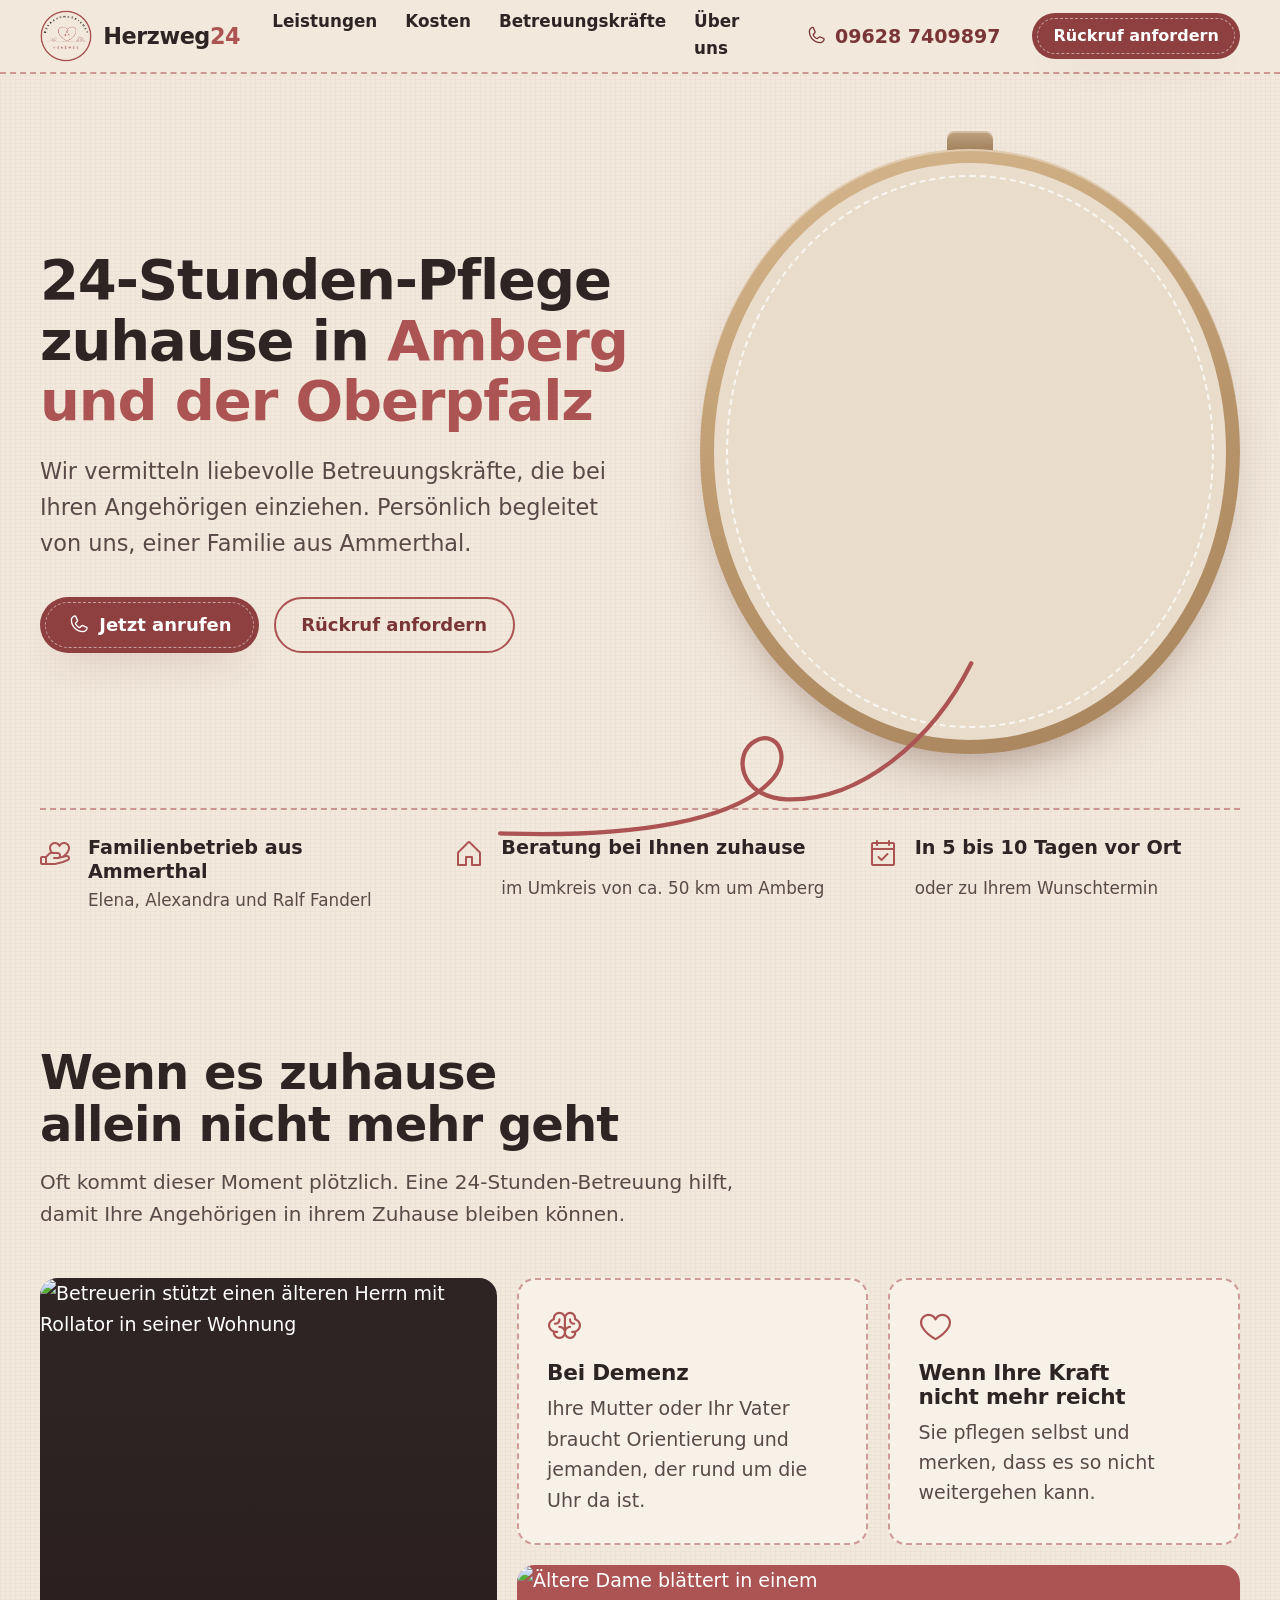
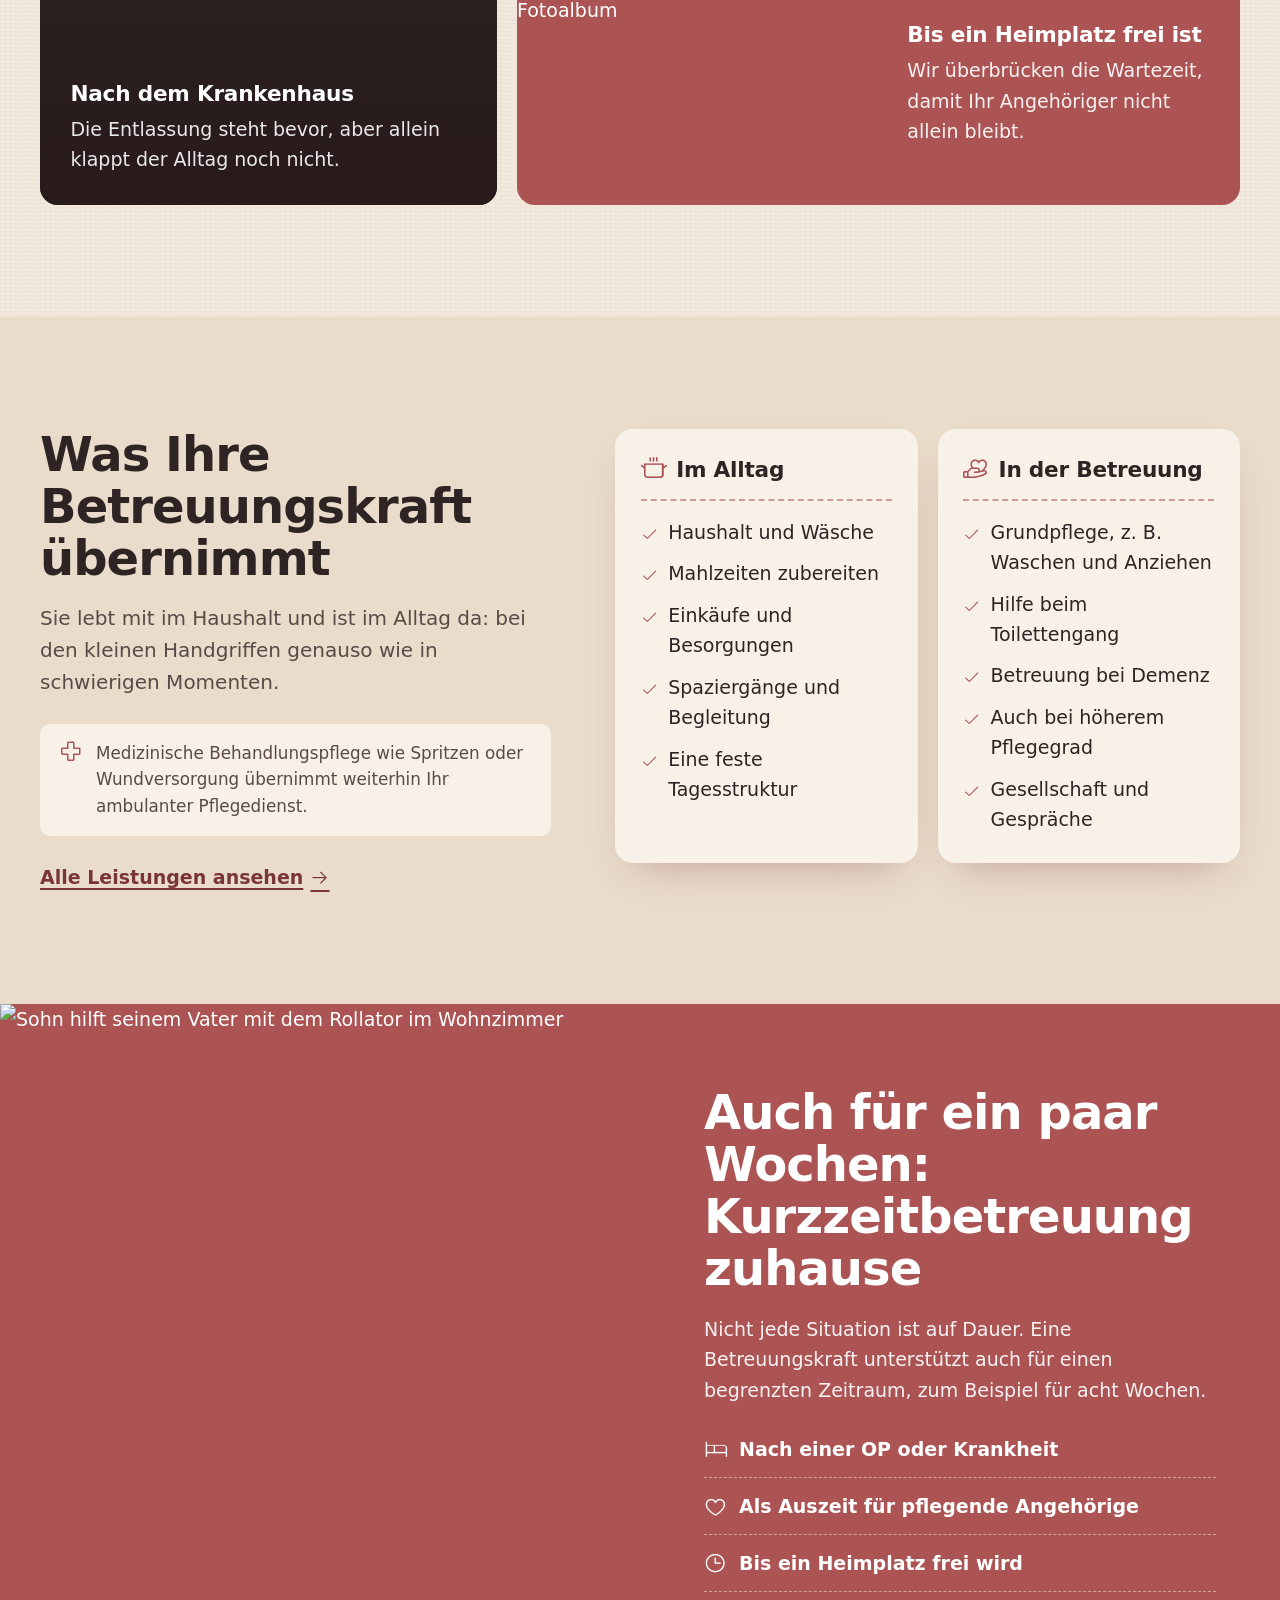
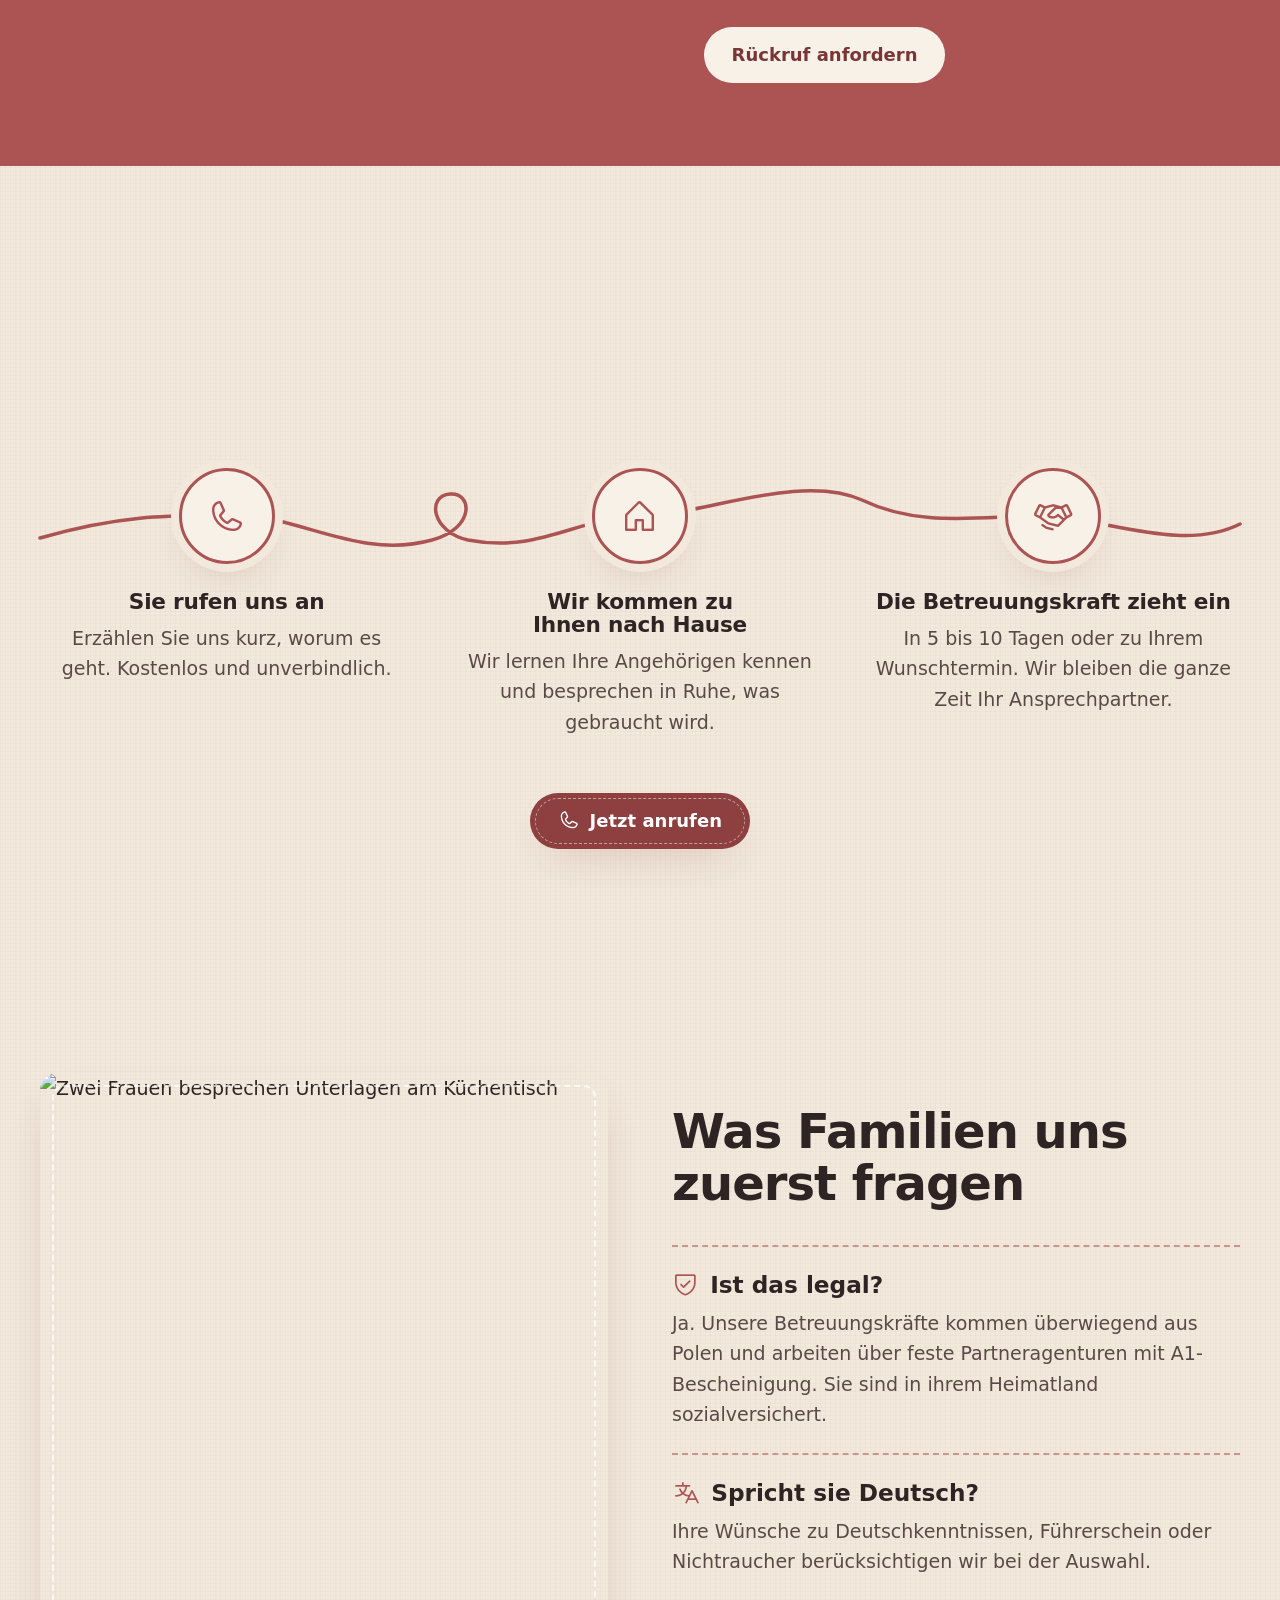
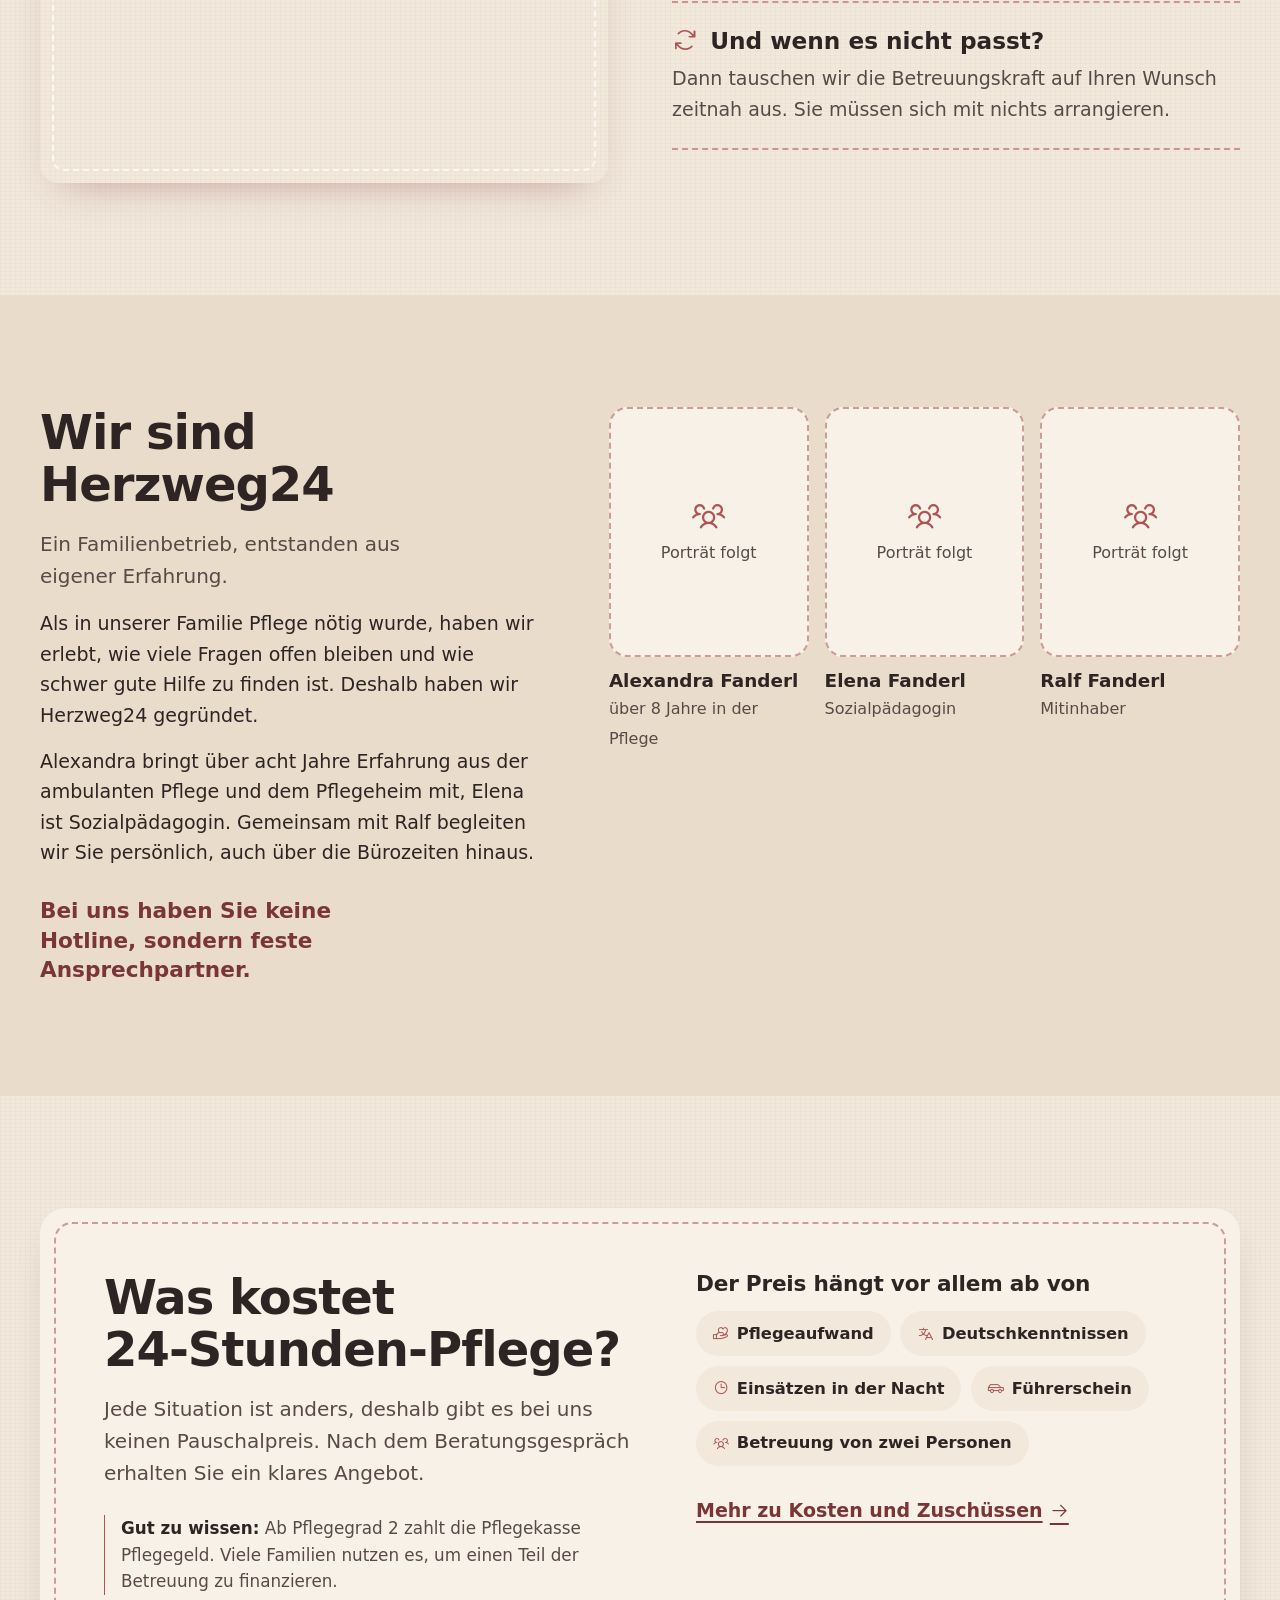
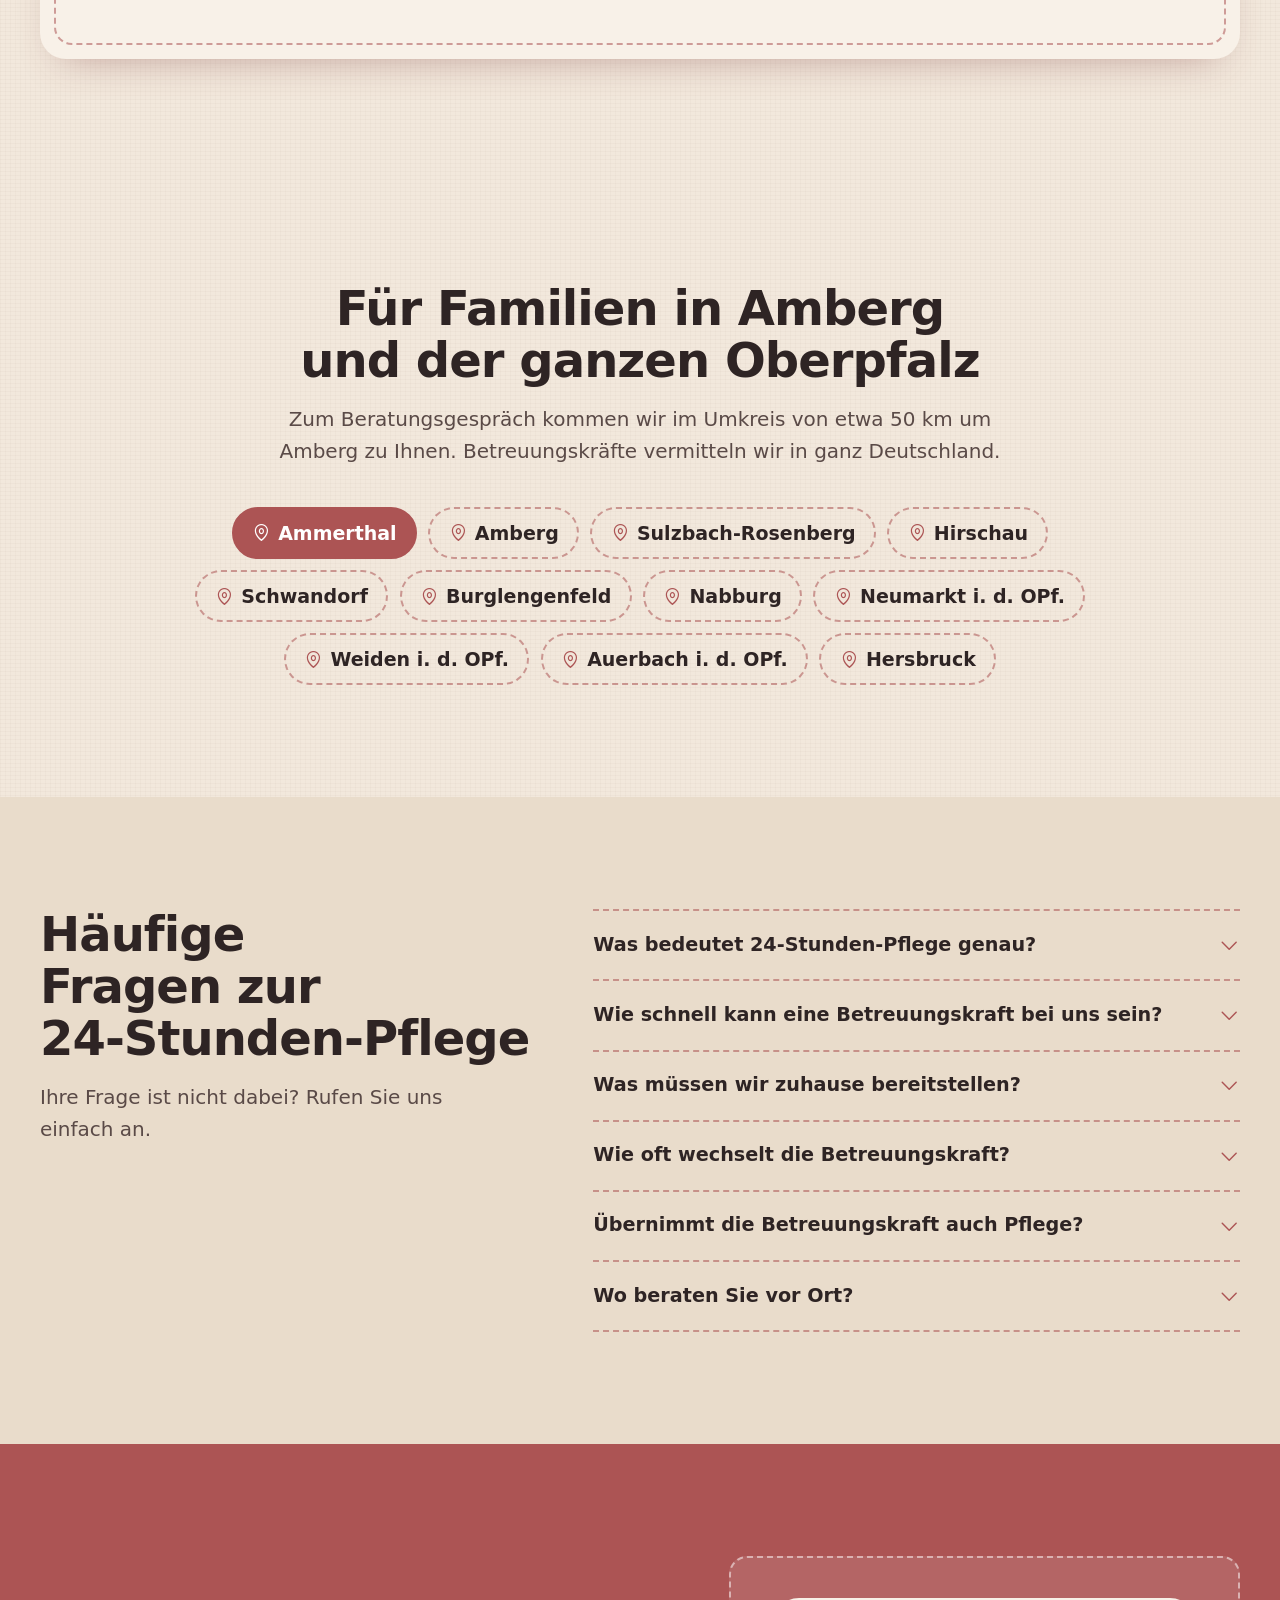
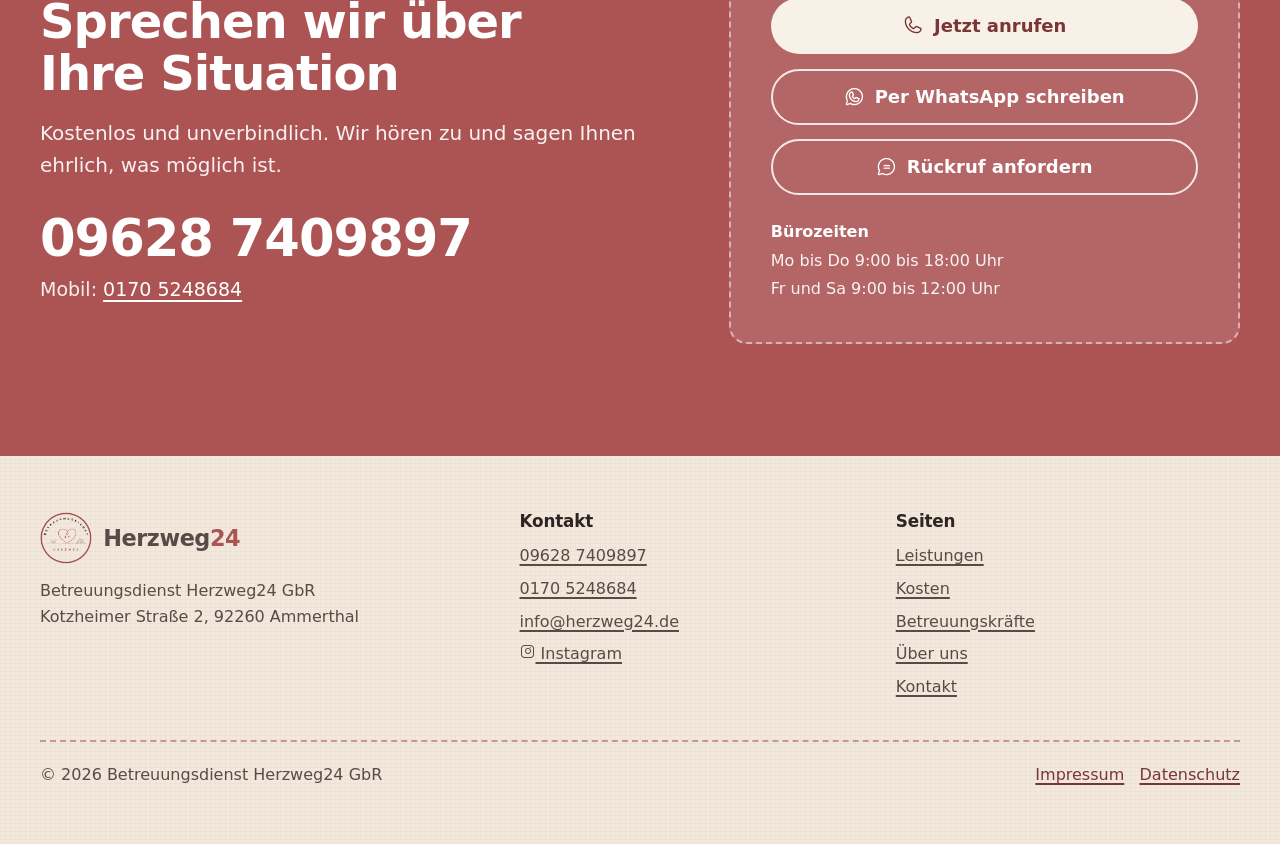
==== index.html @ 2f5ca5cc "Prototyp Startseite: Der rote Faden Startseite mit Hero, Situationen, Leistungen, Kurzzeitbetreuung," ====
<!doctype html>
<html lang="de">
<head>
  <meta charset="utf-8">
  <meta name="viewport" content="width=device-width, initial-scale=1">
  <title>24 Stunden Pflege Amberg &amp; Oberpfalz | Herzweg24</title>
  <meta name="description" content="Liebevolle 24-Stunden-Betreuung für Ihre Angehörigen in den eigenen vier Wänden. Persönliche Beratung vor Ort im Raum Amberg. Jetzt kostenlos anfragen.">
  <meta name="theme-color" content="#f2e8dc">
  <link rel="icon" href="assets/img/logo-herzweg24.png">
  <link rel="preload" href="assets/fonts/bricolage-grotesque-latin-800-normal.woff2" as="font" type="font/woff2" crossorigin>
  <link rel="preload" href="assets/fonts/atkinson-hyperlegible-next-latin-400-normal.woff2" as="font" type="font/woff2" crossorigin>
  <link rel="stylesheet" href="assets/icons/icons.css">
  <link rel="stylesheet" href="assets/css/style.css">
  <meta property="og:title" content="24-Stunden-Pflege zuhause in Amberg und der Oberpfalz | Herzweg24">
  <meta property="og:description" content="Familienbetrieb aus Ammerthal. Persönliche Beratung bei Ihnen zuhause, Betreuungskraft in 5 bis 10 Tagen.">
  <meta property="og:locale" content="de_DE">
  <script>document.documentElement.classList.add('js')</script>
  <script type="application/ld+json">
  {
    "@context": "https://schema.org",
    "@type": "LocalBusiness",
    "name": "Betreuungsdienst Herzweg24",
    "description": "Vermittlung von 24-Stunden-Betreuungskräften im Raum Amberg und Oberpfalz",
    "url": "https://www.herzweg24.de/",
    "telephone": "+49 9628 7409897",
    "email": "info@herzweg24.de",
    "address": { "@type": "PostalAddress", "streetAddress": "Kotzheimer Straße 2", "postalCode": "92260", "addressLocality": "Ammerthal", "addressRegion": "Bayern", "addressCountry": "DE" },
    "areaServed": ["Amberg", "Amberg-Sulzbach", "Oberpfalz"],
    "openingHoursSpecification": [
      { "@type": "OpeningHoursSpecification", "dayOfWeek": ["Monday", "Tuesday", "Wednesday", "Thursday"], "opens": "09:00", "closes": "18:00" },
      { "@type": "OpeningHoursSpecification", "dayOfWeek": ["Friday", "Saturday"], "opens": "09:00", "closes": "12:00" }
    ]
  }
  </script>
</head>
<body>

<a class="sr-only" href="#inhalt">Zum Inhalt springen</a>

<header class="site-header" id="top">
  <div class="wrap header-inner">
    <a class="brand" href="#top" aria-label="Herzweg24 Startseite">
      <img src="assets/img/logo-herzweg24.png" alt="" width="52" height="52">
      <span>Herzweg<b>24</b></span>
    </a>
    <nav class="main-nav" aria-label="Hauptnavigation">
      <a href="#leistungen">Leistungen</a>
      <a href="#kosten">Kosten</a>
      <a href="#betreuungskraefte">Betreuungskräfte</a>
      <a href="#ueber-uns">Über uns</a>
    </nav>
    <a class="header-phone" href="tel:+4996287409897" data-conversion="anruf"><i class="ph ph-phone" aria-hidden="true"></i>09628 7409897</a>
    <a class="btn btn-primary header-cta" href="https://forms.cloud.microsoft/Pages/ResponsePage.aspx?id=EPrh1cgauUe2HvMaPHXPu1EsKyl7h5tHnTXdQtuc9rlUN0JQUEFRRExWUlhVMlFURk5WVlhBMkpTNy4u" target="_blank" rel="noopener" data-conversion="formular">Rückruf anfordern</a>
    <button class="menu-toggle" type="button" aria-expanded="false" aria-controls="nav" aria-label="Menü öffnen"><i class="ph ph-list" aria-hidden="true"></i></button>
  </div>
</header>

<main id="inhalt">

  <!-- Hero -->
  <section class="hero">
    <div class="wrap hero-grid">
      <div class="hero-copy">
        <h1>24-Stunden-Pflege zuhause in <span class="accent">Amberg und der Oberpfalz</span></h1>
        <p class="hero-sub">Wir vermitteln liebevolle Betreuungskräfte, die bei Ihren Angehörigen einziehen. Persönlich begleitet von uns, einer Familie aus Ammerthal.</p>
        <div class="hero-actions">
          <a class="btn btn-primary" href="tel:+4996287409897" data-conversion="anruf"><i class="ph ph-phone" aria-hidden="true"></i>Jetzt anrufen</a>
          <a class="btn btn-ghost" href="https://forms.cloud.microsoft/Pages/ResponsePage.aspx?id=EPrh1cgauUe2HvMaPHXPu1EsKyl7h5tHnTXdQtuc9rlUN0JQUEFRRExWUlhVMlFURk5WVlhBMkpTNy4u" target="_blank" rel="noopener" data-conversion="formular">Rückruf anfordern</a>
        </div>
      </div>
      <div class="hoop">
        <span class="hoop-screw" aria-hidden="true"></span>
        <div class="hoop-frame">
          <!-- Platzhalter: wird durch das Teamfoto ersetzt -->
          <img src="https://img.magnific.com/premium-photo/senior-woman-caregiver-drinking-coffee-kitchen-with-talking-bonding-healthcare-support-assisted-living-home-old-person-with-beverage-wellness-retirement-assistance-service_590464-648895.jpg?w=1100" width="1100" height="734" alt="Betreuungskraft und ältere Dame beim Kaffee in der Küche" fetchpriority="high">
        </div>
        <svg class="hoop-thread draw" viewBox="0 0 400 160" aria-hidden="true">
          <path class="thread-path" pathLength="1" d="M392 6 C 360 70, 300 120, 240 118 C 200 116, 196 80, 214 70 C 232 60, 246 84, 226 104 C 196 134, 120 150, 4 146"/>
        </svg>
      </div>
    </div>
  </section>

  <section class="facts" aria-label="Das Wichtigste auf einen Blick">
    <div class="wrap">
      <ul class="facts-list">
        <li><i class="ph ph-hand-heart" aria-hidden="true"></i><strong>Familienbetrieb aus Ammerthal</strong><span>Elena, Alexandra und Ralf Fanderl</span></li>
        <li><i class="ph ph-house" aria-hidden="true"></i><strong>Beratung bei Ihnen zuhause</strong><span>im Umkreis von ca. 50 km um Amberg</span></li>
        <li><i class="ph ph-calendar-check" aria-hidden="true"></i><strong>In 5 bis 10 Tagen vor Ort</strong><span>oder zu Ihrem Wunschtermin</span></li>
      </ul>
    </div>
  </section>

  <!-- Situationen -->
  <section class="section situations">
    <div class="wrap">
      <div class="situations-head reveal">
        <h2>Wenn es zuhause allein nicht mehr geht</h2>
        <p class="lead">Oft kommt dieser Moment plötzlich. Eine 24-Stunden-Betreuung hilft, damit Ihre Angehörigen in ihrem Zuhause bleiben können.</p>
      </div>
      <div class="situations-grid">
        <article class="sit sit-photo reveal">
          <img src="https://img.magnific.com/premium-photo/old-man-caregiver-help-with-walker-home-mobility-support-assistance-rehabilitation-health-worker-senior-person-walking-guide-assisted-living-facility-balance-recovery_590464-535054.jpg?w=1000" width="1000" height="527" alt="Betreuerin stützt einen älteren Herrn mit Rollator in seiner Wohnung" loading="lazy">
          <div class="sit-body">
            <h3>Nach dem Krankenhaus</h3>
            <p>Die Entlassung steht bevor, aber allein klappt der Alltag noch nicht.</p>
          </div>
        </article>
        <article class="sit sit-plain sit-b reveal">
          <i class="ph ph-brain" aria-hidden="true"></i>
          <h3>Bei Demenz</h3>
          <p>Ihre Mutter oder Ihr Vater braucht Orientierung und jemanden, der rund um die Uhr da ist.</p>
        </article>
        <article class="sit sit-plain sit-c reveal">
          <i class="ph ph-heart" aria-hidden="true"></i>
          <h3>Wenn Ihre Kraft nicht mehr reicht</h3>
          <p>Sie pflegen selbst und merken, dass es so nicht weitergehen kann.</p>
        </article>
        <article class="sit sit-wide reveal">
          <img src="https://img.magnific.com/free-photo/senior-woman-looking-into-photo-album_23-2148388908.jpg?w=900" width="900" height="600" alt="Ältere Dame blättert in einem Fotoalbum" loading="lazy">
          <div class="sit-body">
            <h3>Bis ein Heimplatz frei ist</h3>
            <p>Wir überbrücken die Wartezeit, damit Ihr Angehöriger nicht allein bleibt.</p>
          </div>
        </article>
      </div>
    </div>
  </section>

  <!-- Leistungen -->
  <section class="section services" id="leistungen">
    <div class="wrap services-grid">
      <div class="services-intro reveal">
        <h2>Was Ihre Betreuungskraft übernimmt</h2>
        <p class="lead">Sie lebt mit im Haushalt und ist im Alltag da: bei den kleinen Handgriffen genauso wie in schwierigen Momenten.</p>
        <p class="note"><i class="ph ph-first-aid" aria-hidden="true"></i><span>Medizinische Behandlungspflege wie Spritzen oder Wundversorgung übernimmt weiterhin Ihr ambulanter Pflegedienst.</span></p>
        <a class="text-link" href="#leistungen">Alle Leistungen ansehen <i class="ph ph-arrow-right" aria-hidden="true"></i></a>
      </div>
      <div class="service-groups">
        <div class="service-group reveal">
          <h3><i class="ph ph-cooking-pot" aria-hidden="true"></i>Im Alltag</h3>
          <ul>
            <li><i class="ph ph-check" aria-hidden="true"></i>Haushalt und Wäsche</li>
            <li><i class="ph ph-check" aria-hidden="true"></i>Mahlzeiten zubereiten</li>
            <li><i class="ph ph-check" aria-hidden="true"></i>Einkäufe und Besorgungen</li>
            <li><i class="ph ph-check" aria-hidden="true"></i>Spaziergänge und Begleitung</li>
            <li><i class="ph ph-check" aria-hidden="true"></i>Eine feste Tagesstruktur</li>
          </ul>
        </div>
        <div class="service-group reveal">
          <h3><i class="ph ph-hand-heart" aria-hidden="true"></i>In der Betreuung</h3>
          <ul>
            <li><i class="ph ph-check" aria-hidden="true"></i>Grundpflege, z. B. Waschen und Anziehen</li>
            <li><i class="ph ph-check" aria-hidden="true"></i>Hilfe beim Toilettengang</li>
            <li><i class="ph ph-check" aria-hidden="true"></i>Betreuung bei Demenz</li>
            <li><i class="ph ph-check" aria-hidden="true"></i>Auch bei höherem Pflegegrad</li>
            <li><i class="ph ph-check" aria-hidden="true"></i>Gesellschaft und Gespräche</li>
          </ul>
        </div>
      </div>
    </div>
  </section>

  <!-- Kurzzeitbetreuung -->
  <section class="shortterm" id="kurzzeitbetreuung">
    <div class="shortterm-grid">
      <div class="shortterm-media">
        <img src="https://img.magnific.com/premium-photo/adult-son-carefully-assisting-his-senior-father-using-walker-living-room-father-day-concept_35674-33184.jpg?w=1200" width="1200" height="800" alt="Sohn hilft seinem Vater mit dem Rollator im Wohnzimmer" loading="lazy">
      </div>
      <div class="shortterm-body reveal">
        <h2>Auch für ein paar Wochen: Kurzzeitbetreuung zuhause</h2>
        <p>Nicht jede Situation ist auf Dauer. Eine Betreuungskraft unterstützt auch für einen begrenzten Zeitraum, zum Beispiel für acht Wochen.</p>
        <ul>
          <li><i class="ph ph-bed" aria-hidden="true"></i>Nach einer OP oder Krankheit</li>
          <li><i class="ph ph-heart" aria-hidden="true"></i>Als Auszeit für pflegende Angehörige</li>
          <li><i class="ph ph-clock" aria-hidden="true"></i>Bis ein Heimplatz frei wird</li>
        </ul>
        <a class="btn btn-light" href="https://forms.cloud.microsoft/Pages/ResponsePage.aspx?id=EPrh1cgauUe2HvMaPHXPu1EsKyl7h5tHnTXdQtuc9rlUN0JQUEFRRExWUlhVMlFURk5WVlhBMkpTNy4u" target="_blank" rel="noopener" data-conversion="formular">Rückruf anfordern</a>
      </div>
    </div>
  </section>

  <!-- Ablauf -->
  <section class="section">
    <div class="wrap">
      <div class="steps-head reveal">
        <h2>So einfach geht es los</h2>
        <p class="lead">Vom ersten Anruf bis zur Anreise begleiten wir Sie persönlich.</p>
      </div>
      <div class="steps">
        <svg class="steps-thread draw" viewBox="0 0 1200 150" preserveAspectRatio="none" aria-hidden="true">
          <path class="thread-path" pathLength="1" vector-effect="non-scaling-stroke" d="M0 96 C 90 70, 140 74, 200 74 S 320 118, 392 98 C 436 86, 432 50, 410 52 C 386 54, 392 90, 428 98 C 500 112, 540 74, 600 74 S 760 30, 822 58 C 880 86, 940 74, 1000 74 S 1140 112, 1200 82"/>
        </svg>
        <svg class="steps-thread-v draw" viewBox="0 0 40 1000" preserveAspectRatio="none" aria-hidden="true">
          <path class="thread-path" pathLength="1" vector-effect="non-scaling-stroke" d="M20 0 C 2 180, 38 320, 20 500 S 2 820, 20 1000"/>
        </svg>
        <ol>
          <li class="step reveal">
            <div class="step-knot"><i class="ph ph-phone" aria-hidden="true"></i></div>
            <h3>Sie rufen uns an</h3>
            <p>Erzählen Sie uns kurz, worum es geht. Kostenlos und unverbindlich.</p>
          </li>
          <li class="step reveal">
            <div class="step-knot"><i class="ph ph-house" aria-hidden="true"></i></div>
            <h3>Wir kommen zu Ihnen nach Hause</h3>
            <p>Wir lernen Ihre Angehörigen kennen und besprechen in Ruhe, was gebraucht wird.</p>
          </li>
          <li class="step reveal">
            <div class="step-knot"><i class="ph ph-handshake" aria-hidden="true"></i></div>
            <h3>Die Betreuungskraft zieht ein</h3>
            <p>In 5 bis 10 Tagen oder zu Ihrem Wunschtermin. Wir bleiben die ganze Zeit Ihr Ansprechpartner.</p>
          </li>
        </ol>
      </div>
      <div class="steps-cta">
        <a class="btn btn-primary" href="tel:+4996287409897" data-conversion="anruf"><i class="ph ph-phone" aria-hidden="true"></i>Jetzt anrufen</a>
      </div>
    </div>
  </section>

  <!-- Sorgen -->
  <section class="section worries" id="betreuungskraefte">
    <div class="wrap worries-grid">
      <div class="worries-photo reveal">
        <img src="https://img.magnific.com/premium-photo/smiling-women-talking-papers-kitchen-table_53876-2152100019.jpg?w=1000" width="1000" height="667" alt="Zwei Frauen besprechen Unterlagen am Küchentisch" loading="lazy">
      </div>
      <div class="reveal">
        <h2>Was Familien uns zuerst fragen</h2>
        <dl>
          <div class="worry">
            <dt><i class="ph ph-shield-check" aria-hidden="true"></i>Ist das legal?</dt>
            <dd>Ja. Unsere Betreuungskräfte kommen überwiegend aus Polen und arbeiten über feste Partneragenturen mit A1-Bescheinigung. Sie sind in ihrem Heimatland sozialversichert.</dd>
          </div>
          <div class="worry">
            <dt><i class="ph ph-translate" aria-hidden="true"></i>Spricht sie Deutsch?</dt>
            <dd>Ihre Wünsche zu Deutschkenntnissen, Führerschein oder Nichtraucher berücksichtigen wir bei der Auswahl.</dd>
          </div>
          <div class="worry">
            <dt><i class="ph ph-arrows-clockwise" aria-hidden="true"></i>Und wenn es nicht passt?</dt>
            <dd>Dann tauschen wir die Betreuungskraft auf Ihren Wunsch zeitnah aus. Sie müssen sich mit nichts arrangieren.</dd>
          </div>
        </dl>
      </div>
    </div>
  </section>

  <!-- Über uns -->
  <section class="section team" id="ueber-uns">
    <div class="wrap team-grid">
      <div class="team-text reveal">
        <h2>Wir sind Herzweg24</h2>
        <p class="lead">Ein Familienbetrieb, entstanden aus eigener Erfahrung.</p>
        <p>Als in unserer Familie Pflege nötig wurde, haben wir erlebt, wie viele Fragen offen bleiben und wie schwer gute Hilfe zu finden ist. Deshalb haben wir Herzweg24 gegründet.</p>
        <p>Alexandra bringt über acht Jahre Erfahrung aus der ambulanten Pflege und dem Pflegeheim mit, Elena ist Sozialpädagogin. Gemeinsam mit Ralf begleiten wir Sie persönlich, auch über die Bürozeiten hinaus.</p>
        <p class="quote-line">Bei uns haben Sie keine Hotline, sondern feste Ansprechpartner.</p>
      </div>
      <div class="team-photos">
        <!-- Platzhalter: Fotos vom Fotografen folgen -->
        <figure class="person reveal">
          <div class="photo-slot"><span><i class="ph ph-users-three" aria-hidden="true"></i>Porträt folgt</span></div>
          <figcaption><strong>Alexandra Fanderl</strong><span>über 8 Jahre in der Pflege</span></figcaption>
        </figure>
        <figure class="person reveal">
          <div class="photo-slot"><span><i class="ph ph-users-three" aria-hidden="true"></i>Porträt folgt</span></div>
          <figcaption><strong>Elena Fanderl</strong><span>Sozialpädagogin</span></figcaption>
        </figure>
        <figure class="person reveal">
          <div class="photo-slot"><span><i class="ph ph-users-three" aria-hidden="true"></i>Porträt folgt</span></div>
          <figcaption><strong>Ralf Fanderl</strong><span>Mitinhaber</span></figcaption>
        </figure>
      </div>
    </div>
  </section>

  <!-- Kosten -->
  <section class="section" id="kosten">
    <div class="wrap">
      <div class="costs-card reveal">
        <div>
          <h2>Was kostet <span class="nowrap">24-Stunden-Pflege</span>?</h2>
          <p class="lead">Jede Situation ist anders, deshalb gibt es bei uns keinen Pauschalpreis. Nach dem Beratungsgespräch erhalten Sie ein klares Angebot.</p>
          <p class="tip"><strong>Gut zu wissen:</strong> Ab Pflegegrad 2 zahlt die Pflegekasse Pflegegeld. Viele Familien nutzen es, um einen Teil der Betreuung zu finanzieren.</p>
        </div>
        <div class="factors">
          <h3>Der Preis hängt vor allem ab von</h3>
          <ul>
            <li><i class="ph ph-hand-heart" aria-hidden="true"></i>Pflegeaufwand</li>
            <li><i class="ph ph-translate" aria-hidden="true"></i>Deutschkenntnissen</li>
            <li><i class="ph ph-clock" aria-hidden="true"></i>Einsätzen in der Nacht</li>
            <li><i class="ph ph-car-profile" aria-hidden="true"></i>Führerschein</li>
            <li><i class="ph ph-users-three" aria-hidden="true"></i>Betreuung von zwei Personen</li>
          </ul>
          <a class="text-link" href="#kosten">Mehr zu Kosten und Zuschüssen <i class="ph ph-arrow-right" aria-hidden="true"></i></a>
        </div>
      </div>
    </div>
  </section>

  <!-- Einzugsgebiet -->
  <section class="section area">
    <div class="wrap reveal">
      <h2>Für Familien in Amberg und der ganzen Oberpfalz</h2>
      <p class="lead">Zum Beratungsgespräch kommen wir im Umkreis von etwa 50 km um Amberg zu Ihnen. Betreuungskräfte vermitteln wir in ganz Deutschland.</p>
      <ul class="places">
        <li class="home"><i class="ph ph-map-pin" aria-hidden="true"></i>Ammerthal</li>
        <li><i class="ph ph-map-pin" aria-hidden="true"></i>Amberg</li>
        <li><i class="ph ph-map-pin" aria-hidden="true"></i>Sulzbach-Rosenberg</li>
        <li><i class="ph ph-map-pin" aria-hidden="true"></i>Hirschau</li>
        <li><i class="ph ph-map-pin" aria-hidden="true"></i>Schwandorf</li>
        <li><i class="ph ph-map-pin" aria-hidden="true"></i>Burglengenfeld</li>
        <li><i class="ph ph-map-pin" aria-hidden="true"></i>Nabburg</li>
        <li><i class="ph ph-map-pin" aria-hidden="true"></i>Neumarkt i. d. OPf.</li>
        <li><i class="ph ph-map-pin" aria-hidden="true"></i>Weiden i. d. OPf.</li>
        <li><i class="ph ph-map-pin" aria-hidden="true"></i>Auerbach i. d. OPf.</li>
        <li><i class="ph ph-map-pin" aria-hidden="true"></i>Hersbruck</li>
      </ul>
    </div>
  </section>

  <!-- FAQ -->
  <section class="section faq" id="faq">
    <div class="wrap faq-grid">
      <div class="reveal">
        <h2>Häufige Fragen zur <span class="nowrap">24-Stunden-Pflege</span></h2>
        <p class="lead" style="margin-top:1rem">Ihre Frage ist nicht dabei? Rufen Sie uns einfach an.</p>
      </div>
      <div class="faq-list reveal">
        <details>
          <summary>Was bedeutet 24-Stunden-Pflege genau?<i class="ph ph-caret-down" aria-hidden="true"></i></summary>
          <p class="answer">Eine Betreuungskraft wohnt mit im Haushalt Ihres Angehörigen und unterstützt im Alltag und bei der Grundpflege. Sie hat geregelte Pausen und Freizeit, ist aber im Haus und damit da, wenn sie gebraucht wird.</p>
        </details>
        <details>
          <summary>Wie schnell kann eine Betreuungskraft bei uns sein?<i class="ph ph-caret-down" aria-hidden="true"></i></summary>
          <p class="answer">In der Regel innerhalb von 5 bis 10 Tagen nach dem Beratungsgespräch. Wenn Sie einen bestimmten Starttermin brauchen, zum Beispiel die Entlassung aus dem Krankenhaus, planen wir darauf hin.</p>
        </details>
        <details>
          <summary>Was müssen wir zuhause bereitstellen?<i class="ph ph-caret-down" aria-hidden="true"></i></summary>
          <p class="answer">Ein eigenes Zimmer für die Betreuungskraft, einen Internetzugang sowie die Mitbenutzung von Bad und Küche.</p>
        </details>
        <details>
          <summary>Wie oft wechselt die Betreuungskraft?<i class="ph ph-caret-down" aria-hidden="true"></i></summary>
          <p class="answer">Üblich ist ein Wechsel alle 2 bis 3 Monate. Wir begleiten jeden Wechsel persönlich, damit die Übergabe gut gelingt.</p>
        </details>
        <details>
          <summary>Übernimmt die Betreuungskraft auch Pflege?<i class="ph ph-caret-down" aria-hidden="true"></i></summary>
          <p class="answer">Ja, die Grundpflege wie Waschen, Anziehen und Hilfe beim Toilettengang. Medizinische Behandlungspflege wie Spritzen oder Wundversorgung übernimmt ein ambulanter Pflegedienst.</p>
        </details>
        <details>
          <summary>Wo beraten Sie vor Ort?<i class="ph ph-caret-down" aria-hidden="true"></i></summary>
          <p class="answer">Im Umkreis von etwa 50 km um Amberg, also zum Beispiel in Sulzbach-Rosenberg, Schwandorf, Neumarkt und Weiden. Außerhalb davon vermitteln wir ebenfalls und beraten Sie telefonisch.</p>
        </details>
      </div>
    </div>
  </section>

  <!-- Abschluss -->
  <section class="section closing" id="kontakt">
    <div class="wrap closing-grid">
      <div class="reveal">
        <h2>Sprechen wir über Ihre Situation</h2>
        <p class="lead">Kostenlos und unverbindlich. Wir hören zu und sagen Ihnen ehrlich, was möglich ist.</p>
        <a class="closing-phone" href="tel:+4996287409897" data-conversion="anruf">09628 7409897</a>
        <p class="closing-mobile">Mobil: <a href="tel:+491705248684" data-conversion="anruf">0170 5248684</a></p>
      </div>
      <div class="closing-actions reveal">
        <a class="btn btn-light" href="tel:+4996287409897" data-conversion="anruf"><i class="ph ph-phone" aria-hidden="true"></i>Jetzt anrufen</a>
        <a class="btn btn-onred" href="https://wa.me/491705248684" target="_blank" rel="noopener" data-conversion="whatsapp"><i class="ph ph-whatsapp-logo" aria-hidden="true"></i>Per WhatsApp schreiben</a>
        <a class="btn btn-onred" href="https://forms.cloud.microsoft/Pages/ResponsePage.aspx?id=EPrh1cgauUe2HvMaPHXPu1EsKyl7h5tHnTXdQtuc9rlUN0JQUEFRRExWUlhVMlFURk5WVlhBMkpTNy4u" target="_blank" rel="noopener" data-conversion="formular"><i class="ph ph-chat-circle-text" aria-hidden="true"></i>Rückruf anfordern</a>
        <div class="hours">
          <strong>Bürozeiten</strong>
          <span>Mo bis Do 9:00 bis 18:00 Uhr</span>
          <span>Fr und Sa 9:00 bis 12:00 Uhr</span>
        </div>
      </div>
    </div>
  </section>

</main>

<footer class="site-footer">
  <div class="wrap">
    <div class="footer-grid">
      <div class="footer-brand">
        <a class="brand" href="#top"><img src="assets/img/logo-herzweg24.png" alt="" width="52" height="52"><span>Herzweg<b>24</b></span></a>
        <p>Betreuungsdienst Herzweg24 GbR<br>Kotzheimer Straße 2, 92260 Ammerthal</p>
      </div>
      <div>
        <h3>Kontakt</h3>
        <ul>
          <li><a href="tel:+4996287409897" data-conversion="anruf">09628 7409897</a></li>
          <li><a href="tel:+491705248684" data-conversion="anruf">0170 5248684</a></li>
          <li><a href="mailto:info@herzweg24.de">info@herzweg24.de</a></li>
          <li><a href="#" aria-disabled="true"><i class="ph ph-instagram-logo" aria-hidden="true"></i> Instagram</a></li>
        </ul>
      </div>
      <div>
        <h3>Seiten</h3>
        <ul>
          <li><a href="#leistungen">Leistungen</a></li>
          <li><a href="#kosten">Kosten</a></li>
          <li><a href="#betreuungskraefte">Betreuungskräfte</a></li>
          <li><a href="#ueber-uns">Über uns</a></li>
          <li><a href="#kontakt">Kontakt</a></li>
        </ul>
      </div>
    </div>
    <div class="footer-bottom">
      <span>© 2026 Betreuungsdienst Herzweg24 GbR</span>
      <span><a href="#">Impressum</a> &nbsp; <a href="#">Datenschutz</a></span>
    </div>
  </div>
</footer>

<nav class="mobile-bar" aria-label="Schnellkontakt">
  <a class="call" href="tel:+4996287409897" data-conversion="anruf"><i class="ph ph-phone" aria-hidden="true"></i>Anrufen</a>
  <a href="https://wa.me/491705248684" target="_blank" rel="noopener" data-conversion="whatsapp"><i class="ph ph-whatsapp-logo" aria-hidden="true"></i>WhatsApp</a>
  <a href="https://forms.cloud.microsoft/Pages/ResponsePage.aspx?id=EPrh1cgauUe2HvMaPHXPu1EsKyl7h5tHnTXdQtuc9rlUN0JQUEFRRExWUlhVMlFURk5WVlhBMkpTNy4u" target="_blank" rel="noopener" data-conversion="formular"><i class="ph ph-chat-circle-text" aria-hidden="true"></i>Rückruf</a>
</nav>

<script>
(function () {
  // Menü
  var header = document.querySelector('.site-header');
  var toggle = document.querySelector('.menu-toggle');
  var nav = document.querySelector('.main-nav');
  nav.id = 'nav';
  toggle.addEventListener('click', function () {
    var open = header.classList.toggle('open');
    toggle.setAttribute('aria-expanded', open);
    toggle.setAttribute('aria-label', open ? 'Menü schließen' : 'Menü öffnen');
    toggle.firstElementChild.className = 'ph ' + (open ? 'ph-x' : 'ph-list');
  });
  nav.addEventListener('click', function (e) { if (e.target.tagName === 'A') { header.classList.remove('open'); toggle.setAttribute('aria-expanded', false); toggle.firstElementChild.className = 'ph ph-list'; } });

  // Roter Faden zeichnet sich, Inhalte erscheinen
  var reduce = window.matchMedia('(prefers-reduced-motion: reduce)').matches;
  var items = document.querySelectorAll('.draw, .reveal');
  if (reduce || !('IntersectionObserver' in window)) {
    items.forEach(function (el) { el.classList.add('is-drawn', 'is-in'); });
    return;
  }
  var io = new IntersectionObserver(function (entries) {
    entries.forEach(function (entry) {
      if (!entry.isIntersecting) return;
      entry.target.classList.add('is-drawn', 'is-in');
      io.unobserve(entry.target);
    });
  }, { rootMargin: '0px 0px -12% 0px', threshold: 0.15 });
  items.forEach(function (el) { io.observe(el); });
})();
</script>
</body>
</html>
---- assets/icons/icons.css ----
@font-face{font-family:"Phosphor";src:url("Phosphor.woff2") format("woff2");font-display:block}
.ph{font-family:"Phosphor"!important;font-style:normal;font-weight:normal;line-height:1;speak:never;-webkit-font-smoothing:antialiased;display:inline-block}
.ph-phone:before{content:"\e3b8"}
.ph-whatsapp-logo:before{content:"\e5d0"}
.ph-house:before{content:"\e2c2"}
.ph-heart:before{content:"\e2a8"}
.ph-handshake:before{content:"\e582"}
.ph-clock:before{content:"\e19a"}
.ph-shield-check:before{content:"\e40c"}
.ph-translate:before{content:"\e4a2"}
.ph-arrows-clockwise:before{content:"\e094"}
.ph-map-pin:before{content:"\e316"}
.ph-calendar-check:before{content:"\e712"}
.ph-chat-circle-text:before{content:"\e16e"}
.ph-bed:before{content:"\e0cc"}
.ph-first-aid:before{content:"\e56e"}
.ph-caret-down:before{content:"\e136"}
.ph-arrow-right:before{content:"\e06c"}
.ph-envelope-simple:before{content:"\e218"}
.ph-instagram-logo:before{content:"\e2d0"}
.ph-car-profile:before{content:"\e8cc"}
.ph-check:before{content:"\e182"}
.ph-list:before{content:"\e2f0"}
.ph-x:before{content:"\e4f6"}
.ph-users-three:before{content:"\e68e"}
.ph-hand-heart:before{content:"\e810"}
.ph-brain:before{content:"\e74e"}
.ph-cooking-pot:before{content:"\e764"}
.ph-person-simple-walk:before{content:"\e73a"}
---- assets/css/style.css ----
/* Herzweg24 Startseite, Prototyp */

@font-face { font-family: "Bricolage"; src: url("../fonts/bricolage-grotesque-latin-500-normal.woff2") format("woff2"); font-weight: 500; font-display: swap; }
@font-face { font-family: "Bricolage"; src: url("../fonts/bricolage-grotesque-latin-700-normal.woff2") format("woff2"); font-weight: 700; font-display: swap; }
@font-face { font-family: "Bricolage"; src: url("../fonts/bricolage-grotesque-latin-800-normal.woff2") format("woff2"); font-weight: 800; font-display: swap; }
@font-face { font-family: "Atkinson"; src: url("../fonts/atkinson-hyperlegible-next-latin-400-normal.woff2") format("woff2"); font-weight: 400; font-display: swap; }
@font-face { font-family: "Atkinson"; src: url("../fonts/atkinson-hyperlegible-next-latin-700-normal.woff2") format("woff2"); font-weight: 700; font-display: swap; }

/* Ziffern aus Bricolage: Atkinson hat eine durchgestrichene Null, die in Telefonnummern wie "Ø" wirkt */
@font-face { font-family: "Digits"; src: url("../fonts/bricolage-grotesque-latin-500-normal.woff2") format("woff2"); font-weight: 400; unicode-range: U+0030-0039; font-display: swap; }
@font-face { font-family: "Digits"; src: url("../fonts/bricolage-grotesque-latin-700-normal.woff2") format("woff2"); font-weight: 700; unicode-range: U+0030-0039; font-display: swap; }

:root {
  --linen: #f2e8dc;
  --linen-deep: #e9dccb;
  --linen-light: #f8f1e8;
  --thread: #ac5454;
  --thread-dark: #8e3f40;
  --thread-ink: #7a3536;
  --ink: #2e2424;
  --ink-soft: #5a4a47;
  --stitch: rgb(172 84 84 / .55);
  --radius: 18px;
  --radius-sm: 10px;
  --shadow: 0 18px 40px -22px rgb(122 53 54 / .45);
  --display: "Bricolage", "Atkinson", system-ui, sans-serif;
  --body: "Digits", "Atkinson", system-ui, sans-serif;
  --wrap: min(1200px, 100% - 2.5rem);
  --ease: cubic-bezier(.16, 1, .3, 1);
  color-scheme: light;
}

*, *::before, *::after { box-sizing: border-box; }
html { scroll-behavior: smooth; scroll-padding-top: 6rem; -webkit-text-size-adjust: 100%; }
@media (prefers-reduced-motion: reduce) { html { scroll-behavior: auto; } }

body {
  margin: 0;
  font-family: var(--body);
  font-size: 1.1875rem;
  line-height: 1.6;
  color: var(--ink);
  background-color: var(--linen);
  /* Leinenstruktur: feine Kett- und Schussfäden */
  background-image:
    repeating-linear-gradient(0deg, rgb(120 90 70 / .035) 0 1px, transparent 1px 4px),
    repeating-linear-gradient(90deg, rgb(120 90 70 / .03) 0 1px, transparent 1px 5px);
  -webkit-font-smoothing: antialiased;
  text-rendering: optimizeLegibility;
}

::selection { background: var(--thread); color: #fff; }
:focus-visible { outline: 3px solid var(--thread); outline-offset: 3px; border-radius: 6px; }
html { scrollbar-color: var(--thread) var(--linen-deep); }

img { display: block; max-width: 100%; height: auto; }
a { color: var(--thread-ink); text-underline-offset: .2em; text-decoration-thickness: 1.5px; }
a:hover { color: var(--thread-dark); }

h1, h2, h3 { font-family: var(--display); line-height: 1.08; letter-spacing: -.02em; margin: 0; text-wrap: balance; color: var(--ink); }
h1 { font-size: clamp(2.2rem, 1.5rem + 2.6vw, 3.5rem); font-weight: 800; }
h2 { font-size: clamp(1.9rem, 1.3rem + 2.2vw, 3rem); font-weight: 800; }
h3 { font-size: 1.35rem; font-weight: 700; letter-spacing: -.01em; }
p { margin: 0; text-wrap: pretty; }

.wrap { width: var(--wrap); margin-inline: auto; }
.section { padding-block: clamp(4.5rem, 3rem + 5vw, 7.5rem); }
.facts + .section { padding-top: clamp(2.5rem, 1.5rem + 3vw, 4.5rem); }
.nowrap { white-space: nowrap; }
.lead { font-size: 1.25rem; color: var(--ink-soft); max-width: 58ch; }
.sr-only { position: absolute; width: 1px; height: 1px; overflow: hidden; clip: rect(0 0 0 0); white-space: nowrap; }

/* Vorstich-Naht */
.seam { border: 0; height: 0; border-top: 2px dashed var(--stitch); margin: 0; }

/* Buttons */
.btn {
  display: inline-flex; align-items: center; justify-content: center; gap: .6rem;
  min-height: 3.5rem; padding: .85rem 1.6rem;
  font: 700 1.125rem/1.1 var(--body); text-decoration: none; white-space: nowrap;
  border-radius: 999px; border: 2px solid transparent; cursor: pointer;
  transition: transform .2s var(--ease), background-color .2s var(--ease), box-shadow .3s var(--ease);
}
.btn .ph { font-size: 1.35rem; }
.btn:active { transform: translateY(1px) scale(.985); }
.btn-primary { background: var(--thread-dark); color: #fff; box-shadow: var(--shadow); }
.btn-primary:hover { background: var(--thread-ink); color: #fff; }
/* Ziernaht innen */
.btn-primary { outline: 1.5px dashed rgb(255 255 255 / .5); outline-offset: -6px; }
.btn-primary:focus-visible { outline: 3px solid var(--ink); outline-offset: 3px; }
.btn-ghost { background: transparent; color: var(--thread-ink); border-color: var(--thread); }
.btn-ghost:hover { background: rgb(172 84 84 / .08); color: var(--thread-dark); }
.btn-light { background: var(--linen-light); color: var(--thread-ink); }
.btn-light:hover { background: #fff; color: var(--thread-dark); }

/* Header */
.site-header {
  position: sticky; top: 0; z-index: 30;
  background: rgb(242 232 220 / .94);
  backdrop-filter: saturate(1.2) blur(8px);
  border-bottom: 2px dashed var(--stitch);
}
.header-inner { display: flex; align-items: center; gap: 2rem; min-height: 4.5rem; }
.brand { display: flex; align-items: center; gap: .7rem; text-decoration: none; color: var(--ink); flex-shrink: 0; }
.brand img { width: 52px; height: 52px; border-radius: 50%; mix-blend-mode: multiply; }
.brand span { font: 800 1.4rem/1 var(--display); letter-spacing: -.02em; }
.brand span b { color: var(--thread); font-weight: 800; }
.main-nav { display: flex; gap: 1.75rem; margin-left: auto; }
.main-nav a { color: var(--ink); text-decoration: none; font-weight: 700; font-size: 1.05rem; padding-block: .4rem; border-bottom: 2px dashed transparent; }
.main-nav a:hover { color: var(--thread-ink); border-bottom-color: var(--thread); }
.header-phone { display: flex; align-items: center; gap: .5rem; font-weight: 700; color: var(--thread-ink); text-decoration: none; white-space: nowrap; }
.header-phone .ph { font-size: 1.3rem; }
.header-cta { min-height: 2.9rem; padding: .6rem 1.2rem; font-size: 1rem; }
.menu-toggle { display: none; margin-left: auto; background: none; border: 0; padding: .6rem; color: var(--ink); cursor: pointer; font-size: 1.8rem; }

@media (max-width: 1080px) {
  .header-phone { display: none; }
}
@media (max-width: 880px) {
  .main-nav, .header-cta { display: none; }
  .menu-toggle { display: inline-flex; }
  .site-header.open .main-nav {
    display: flex; flex-direction: column; gap: 0; position: absolute; inset: 100% 0 auto 0;
    background: var(--linen); border-bottom: 2px dashed var(--stitch); padding: .5rem 1.25rem 1.25rem;
  }
  .site-header.open .main-nav a { padding: .9rem 0; border-bottom: 1px dashed var(--stitch); font-size: 1.15rem; }
}

/* Hero */
.hero { padding-block: clamp(2.5rem, 1.5rem + 4vw, 5rem) clamp(2rem, 1rem + 3vw, 3.5rem); position: relative; }
.hero-grid { display: grid; grid-template-columns: 1.05fr .95fr; gap: clamp(2rem, 4vw, 4.5rem); align-items: center; }
.hero h1 { max-width: 18ch; }
.hero h1 .accent { color: var(--thread); }
.hero-sub { margin-top: 1.4rem; font-size: clamp(1.2rem, 1.1rem + .4vw, 1.4rem); color: var(--ink-soft); max-width: 40ch; }
.hero-actions { display: flex; flex-wrap: wrap; gap: .9rem; margin-top: 2.2rem; }

.hoop { position: relative; aspect-ratio: 5 / 5.6; max-width: 540px; justify-self: end; width: 100%; }
.hoop-frame {
  position: absolute; inset: 0; border-radius: 50%;
  padding: 14px; background: #c9a77f;
  background-image: linear-gradient(160deg, #d8b98f, #b8946a 55%, #a7845c);
  box-shadow: 0 30px 60px -30px rgb(80 40 30 / .55), inset 0 2px 0 rgb(255 255 255 / .35);
}
.hoop-frame::after { /* Stichkante auf dem Stoff */
  content: ""; position: absolute; inset: 26px; border-radius: 50%; border: 2px dashed rgb(255 255 255 / .75); pointer-events: none;
}
.hoop-frame img { width: 100%; height: 100%; object-fit: cover; border-radius: 50%; background: var(--linen-deep); color: transparent; }
.hoop-screw { position: absolute; top: -18px; left: 50%; translate: -50% 0; width: 46px; height: 30px; border-radius: 8px; background: linear-gradient(#bfa27d, #93724e); box-shadow: inset 0 2px 0 rgb(255 255 255 / .3); }
.hoop-thread { position: absolute; left: -38%; bottom: -16%; width: 90%; height: auto; overflow: visible; pointer-events: none; }
.thread-path { fill: none; stroke: var(--thread); stroke-width: 3.5; stroke-linecap: round; stroke-linejoin: round; }

@media (max-width: 880px) {
  .hero-grid { grid-template-columns: 1fr; }
  .hoop { justify-self: center; max-width: 300px; aspect-ratio: 1 / 1.05; margin-top: .5rem; }
  .hoop-thread { display: none; }
  .hero h1 { max-width: none; }
}

/* Vertrauens-Leiste */
.facts { padding-block: 0 clamp(3rem, 2rem + 3vw, 4.5rem); }
.facts-list { list-style: none; margin: 0; padding: 1.6rem 0 0; display: grid; grid-template-columns: repeat(3, 1fr); gap: 1.5rem 2.5rem; border-top: 2px dashed var(--stitch); }
.facts-list li { display: grid; grid-template-columns: auto 1fr; gap: .2rem 1rem; align-items: start; }
.facts-list .ph { grid-row: span 2; font-size: 2rem; color: var(--thread); padding-top: .15rem; }
.facts-list strong { font: 700 1.2rem/1.25 var(--display); }
.facts-list span { color: var(--ink-soft); font-size: 1.05rem; }
@media (max-width: 880px) { .facts-list { grid-template-columns: 1fr; } }

/* Situationen */
.situations-head { max-width: 46rem; }
.situations-head .lead { margin-top: 1rem; }
.situations-grid {
  margin-top: 3rem; display: grid; gap: 1.25rem;
  grid-template-columns: 1.3fr 1fr 1fr;
  grid-template-areas: "a b c" "a d d";
}
.sit { border-radius: var(--radius); padding: 1.75rem; position: relative; overflow: hidden; }
.sit h3 { margin-bottom: .55rem; }
.sit p { color: var(--ink-soft); }
.sit-photo { grid-area: a; padding: 0; min-height: 520px; display: flex; align-items: flex-end; color: #fff; background: var(--ink); }
.sit-photo img { position: absolute; inset: 0; width: 100%; height: 100%; object-fit: cover; }
.sit-photo::before { content: ""; position: absolute; inset: 0; background: linear-gradient(to top, rgb(40 25 25 / .88) 0%, rgb(40 25 25 / .25) 55%, transparent 80%); z-index: 1; }
.sit-photo .sit-body { position: relative; z-index: 2; padding: 1.9rem; }
.sit-photo h3, .sit-photo p { color: #fff; }
.sit-photo p { color: rgb(255 255 255 / .9); }
.sit-plain { background: var(--linen-light); border: 2px dashed var(--stitch); }
.sit-plain .ph { font-size: 2.2rem; color: var(--thread); display: block; margin-bottom: 1.1rem; }
.sit-b { grid-area: b; }
.sit-c { grid-area: c; }
.sit-wide { grid-area: d; padding: 0; display: grid; grid-template-columns: 1fr 1.1fr; background: var(--thread); color: #fff; }
.sit-wide img { width: 100%; height: 100%; object-fit: cover; min-height: 240px; }
.sit-wide .sit-body { padding: 1.9rem; align-self: center; }
.sit-wide h3 { color: #fff; }
.sit-wide p { color: rgb(255 255 255 / .92); }
@media (max-width: 980px) {
  .situations-grid { grid-template-columns: 1fr 1fr; grid-template-areas: "a a" "b c" "d d"; }
  .sit-photo { min-height: 420px; }
}
@media (max-width: 640px) {
  .situations-grid { grid-template-columns: 1fr; grid-template-areas: "a" "b" "c" "d"; }
  .sit-photo { min-height: 380px; }
  .sit-wide { grid-template-columns: 1fr; }
  .sit-wide img { min-height: 200px; max-height: 240px; }
}

/* Leistungen */
.services { background: var(--linen-deep); }
.services-grid { display: grid; grid-template-columns: .9fr 1.1fr; gap: clamp(2rem, 5vw, 5rem); align-items: start; }
.services-intro .lead { margin-top: 1.1rem; }
.services-intro .note { margin-top: 1.6rem; display: flex; gap: .8rem; font-size: 1.05rem; color: var(--ink-soft); background: var(--linen-light); border-radius: var(--radius-sm); padding: 1rem 1.2rem; }
.services-intro .note .ph { color: var(--thread); font-size: 1.5rem; flex-shrink: 0; }
.services-intro .text-link { margin-top: 1.6rem; display: inline-flex; align-items: center; gap: .45rem; font-weight: 700; }
.service-groups { display: grid; grid-template-columns: 1fr 1fr; gap: 1.25rem; }
.service-group { background: var(--linen-light); border-radius: var(--radius); padding: 1.75rem 1.6rem; box-shadow: var(--shadow); }
.service-group h3 { display: flex; align-items: center; gap: .6rem; padding-bottom: 1rem; border-bottom: 2px dashed var(--stitch); margin-bottom: 1rem; }
.service-group h3 .ph { color: var(--thread); font-size: 1.6rem; }
.service-group ul { list-style: none; margin: 0; padding: 0; display: grid; gap: .7rem; }
.service-group li { display: flex; gap: .65rem; align-items: baseline; }
.service-group li .ph { color: var(--thread); font-size: 1.05rem; flex-shrink: 0; transform: translateY(2px); }
@media (max-width: 980px) { .services-grid { grid-template-columns: 1fr; } }
@media (max-width: 640px) { .service-groups { grid-template-columns: 1fr; } }

/* Kurzzeitbetreuung */
.shortterm { background: var(--thread); color: #fff; overflow: hidden; }
.shortterm-grid { display: grid; grid-template-columns: 1fr 1fr; align-items: stretch; min-height: 520px; }
.shortterm-media { position: relative; }
.shortterm-media img { position: absolute; inset: 0; width: 100%; height: 100%; object-fit: cover; }
.shortterm-body { padding: clamp(3rem, 2rem + 4vw, 6rem) clamp(1.5rem, 5vw, 5rem); align-self: center; }
.shortterm h2 { color: #fff; max-width: 14ch; }
.shortterm-body > p { margin-top: 1.2rem; color: rgb(255 255 255 / .92); max-width: 46ch; }
.shortterm ul { list-style: none; padding: 0; margin: 1.8rem 0 2.2rem; display: grid; gap: .8rem; }
.shortterm li { display: flex; gap: .75rem; align-items: center; font-weight: 700; padding-bottom: .8rem; border-bottom: 1.5px dashed rgb(255 255 255 / .45); }
.shortterm li .ph { font-size: 1.4rem; }
@media (max-width: 880px) {
  .shortterm-grid { grid-template-columns: 1fr; min-height: 0; }
  .shortterm-media { aspect-ratio: 16 / 10; }
}

/* Ablauf mit rotem Faden */
.steps-head { text-align: center; max-width: 40rem; margin-inline: auto; }
.steps-head .lead { margin: 1rem auto 0; }
.steps { position: relative; margin-top: 4rem; }
.steps-thread { position: absolute; left: 0; top: 0; width: 100%; height: 150px; overflow: visible; pointer-events: none; }
.steps-thread-v { display: none; }
.steps ol { list-style: none; margin: 0; padding: 0; display: grid; grid-template-columns: repeat(3, 1fr); gap: 2.5rem; position: relative; }
.step { text-align: center; padding-inline: .5rem; }
.step-knot {
  width: 96px; height: 96px; margin: 26px auto 1.6rem; border-radius: 50%;
  display: grid; place-items: center; background: var(--linen-light);
  border: 3px solid var(--thread); box-shadow: 0 0 0 8px var(--linen), var(--shadow);
  font-size: 2.4rem; color: var(--thread);
}
.step h3 { margin-bottom: .6rem; }
.step p { color: var(--ink-soft); max-width: 30ch; margin-inline: auto; }
.steps-cta { margin-top: 3.5rem; display: flex; justify-content: center; }

.draw .thread-path { stroke-dasharray: 1; stroke-dashoffset: 1; }
.draw.is-drawn .thread-path { stroke-dashoffset: 0; transition: stroke-dashoffset 2.2s var(--ease); }
@media (prefers-reduced-motion: reduce) {
  .draw .thread-path { stroke-dasharray: none; stroke-dashoffset: 0; }
}
@media (max-width: 880px) {
  .steps-thread { display: none; }
  .steps-thread-v { display: block; position: absolute; left: 47px; top: 0; height: 100%; width: 40px; overflow: visible; }
  .steps ol { grid-template-columns: 1fr; gap: 2.5rem; }
  .step { text-align: left; display: grid; grid-template-columns: 96px 1fr; gap: 0 1.25rem; align-items: start; padding: 0; }
  .step-knot { margin: 0; width: 80px; height: 80px; font-size: 2rem; grid-row: span 2; margin-left: 8px; }
  .step p { margin: 0; }
}

/* Sorgen */
.worries-grid { display: grid; grid-template-columns: 1fr 1fr; gap: clamp(2rem, 5vw, 5rem); align-items: center; }
.worries-photo { border-radius: var(--radius); overflow: hidden; box-shadow: var(--shadow); aspect-ratio: 4 / 5; position: relative; }
.worries-photo img { width: 100%; height: 100%; object-fit: cover; }
.worries-photo::after { content: ""; position: absolute; inset: 12px; border: 2px dashed rgb(255 255 255 / .7); border-radius: calc(var(--radius) - 6px); pointer-events: none; }
.worries dl { margin: 2.2rem 0 0; display: grid; gap: 0; }
.worry { padding: 1.5rem 0; border-top: 2px dashed var(--stitch); }
.worry:last-child { border-bottom: 2px dashed var(--stitch); }
.worry dt { font: 800 1.45rem/1.2 var(--display); display: flex; gap: .7rem; align-items: center; }
.worry dt .ph { color: var(--thread); font-size: 1.7rem; }
.worry dd { margin: .55rem 0 0; color: var(--ink-soft); max-width: 52ch; }
@media (max-width: 880px) {
  .worries-grid { grid-template-columns: 1fr; }
  .worries-photo { aspect-ratio: 4 / 3; }
}

/* Über uns */
.team { background: var(--linen-deep); }
.team-grid { display: grid; grid-template-columns: 1fr 1.25fr; gap: clamp(2rem, 5vw, 5rem); align-items: start; }
.team-text .lead { margin-top: 1.1rem; }
.team-text p + p { margin-top: 1rem; }
.team-text .quote-line { margin-top: 1.8rem; font: 700 1.35rem/1.35 var(--display); color: var(--thread-ink); max-width: 26ch; }
.team-photos { display: grid; grid-template-columns: repeat(3, 1fr); gap: 1rem; }
.person figure, .person { margin: 0; }
.photo-slot {
  aspect-ratio: 4 / 5; border-radius: var(--radius); background: var(--linen-light);
  border: 2px dashed var(--stitch); display: grid; place-items: center; text-align: center;
  color: var(--ink-soft); font-size: .95rem; padding: 1rem;
}
.photo-slot .ph { font-size: 2.2rem; color: var(--thread); display: block; margin: 0 auto .4rem; }
.photo-slot-group { grid-column: 1 / -1; aspect-ratio: 16 / 8; }
.person figcaption { margin-top: .8rem; }
.person strong { display: block; font: 700 1.15rem/1.2 var(--display); }
.person span { color: var(--ink-soft); font-size: 1rem; }
@media (max-width: 980px) { .team-grid { grid-template-columns: 1fr; } }
@media (max-width: 520px) {
  .team-photos { grid-template-columns: 1fr 1fr; }
  .team-photos .person:last-of-type { grid-column: 1 / -1; }
  .team-photos .person:last-of-type .photo-slot { aspect-ratio: 16 / 10; }
}

/* Kosten */
.costs-card {
  display: grid; grid-template-columns: 1.1fr 1fr; gap: clamp(2rem, 5vw, 4.5rem);
  background: var(--linen-light); border-radius: calc(var(--radius) + 8px); padding: clamp(2rem, 1rem + 4vw, 4rem);
  box-shadow: var(--shadow); position: relative;
}
.costs-card::before { content: ""; position: absolute; inset: 14px; border: 2px dashed var(--stitch); border-radius: var(--radius); pointer-events: none; }
.costs-card .lead { margin-top: 1.1rem; }
.costs-card .tip { margin-top: 1.6rem; padding-left: 1rem; border-left: 1px solid var(--thread); font-size: 1.05rem; color: var(--ink-soft); }
.costs-card .tip strong { color: var(--ink); }
.factors h3 { margin-bottom: 1rem; }
.factors ul { list-style: none; margin: 0; padding: 0; display: flex; flex-wrap: wrap; gap: .6rem; }
.factors li { background: var(--linen); border-radius: 999px; padding: .6rem 1.05rem; font-weight: 700; font-size: 1.02rem; display: flex; align-items: center; gap: .5rem; }
.factors li .ph { color: var(--thread); }
.factors .text-link { margin-top: 1.8rem; display: inline-flex; align-items: center; gap: .45rem; font-weight: 700; }
@media (max-width: 880px) { .costs-card { grid-template-columns: 1fr; } }

/* Einzugsgebiet */
.area { text-align: center; }
.area .lead { margin: 1rem auto 0; }
.places { list-style: none; padding: 0; margin: 2.5rem auto 0; max-width: 60rem; display: flex; flex-wrap: wrap; justify-content: center; gap: .7rem; }
.places li { border: 2px dashed var(--stitch); border-radius: 999px; padding: .55rem 1.15rem; font-weight: 700; display: flex; align-items: center; gap: .45rem; }
.places li .ph { color: var(--thread); }
.places li.home { background: var(--thread); color: #fff; border-style: solid; border-color: var(--thread); }
.places li.home .ph { color: #fff; }

/* FAQ */
.faq { background: var(--linen-deep); }
.faq-grid { display: grid; grid-template-columns: .8fr 1.2fr; gap: clamp(2rem, 5vw, 5rem); align-items: start; }
.faq-list details { border-top: 2px dashed var(--stitch); }
.faq-list details:last-child { border-bottom: 2px dashed var(--stitch); }
.faq-list summary { list-style: none; cursor: pointer; padding: 1.35rem 0; display: flex; justify-content: space-between; gap: 1rem; align-items: center; font: 700 1.2rem/1.3 var(--display); }
.faq-list summary::-webkit-details-marker { display: none; }
.faq-list summary .ph { color: var(--thread); font-size: 1.4rem; transition: transform .3s var(--ease); flex-shrink: 0; }
.faq-list details[open] summary .ph { transform: rotate(180deg); }
.faq-list summary:hover { color: var(--thread-ink); }
.faq-list .answer { padding: 0 0 1.4rem; color: var(--ink-soft); max-width: 60ch; }
@media (max-width: 880px) { .faq-grid { grid-template-columns: 1fr; } }

/* Abschluss */
.closing { background: var(--thread); color: #fff; position: relative; overflow: hidden; }
.closing-grid { display: grid; grid-template-columns: 1.1fr .9fr; gap: clamp(2rem, 5vw, 5rem); align-items: center; }
.closing h2 { color: #fff; max-width: 16ch; }
.closing .lead { color: rgb(255 255 255 / .92); margin-top: 1.1rem; }
.closing-phone { display: block; margin-top: 2rem; font: 800 clamp(2rem, 1.4rem + 2.6vw, 3.2rem)/1 var(--display); color: #fff; text-decoration: none; letter-spacing: -.02em; }
.closing-phone:hover { color: var(--linen); }
.closing-mobile { margin-top: .6rem; color: rgb(255 255 255 / .9); }
.closing-mobile a { color: #fff; }
.closing-actions { display: grid; gap: .9rem; background: rgb(255 255 255 / .1); border: 2px dashed rgb(255 255 255 / .5); border-radius: var(--radius); padding: clamp(1.5rem, 4vw, 2.5rem); }
.closing-actions .btn { width: 100%; }
.btn-onred { background: transparent; color: #fff; border-color: rgb(255 255 255 / .85); }
.btn-onred:hover { background: rgb(255 255 255 / .12); color: #fff; }
.hours { margin-top: .6rem; font-size: 1rem; color: rgb(255 255 255 / .92); display: grid; gap: .2rem; }
.hours strong { color: #fff; }
.closing :focus-visible { outline-color: #fff; }
@media (max-width: 880px) { .closing-grid { grid-template-columns: 1fr; } }

/* Footer */
.site-footer { padding-block: 3.5rem 7rem; font-size: 1rem; color: var(--ink-soft); }
.footer-grid { display: grid; grid-template-columns: 1.3fr 1fr 1fr; gap: 2rem; }
.footer-grid h3 { font-size: 1.05rem; margin-bottom: .8rem; color: var(--ink); }
.footer-grid ul { list-style: none; margin: 0; padding: 0; display: grid; gap: .45rem; }
.footer-grid a { color: var(--ink-soft); }
.footer-grid a:hover { color: var(--thread-ink); }
.footer-brand p { margin-top: .9rem; max-width: 34ch; }
.footer-bottom { margin-top: 2.5rem; padding-top: 1.3rem; border-top: 2px dashed var(--stitch); display: flex; flex-wrap: wrap; gap: 1rem 2rem; justify-content: space-between; }
@media (max-width: 760px) { .footer-grid { grid-template-columns: 1fr; } }
@media (min-width: 881px) { .site-footer { padding-bottom: 3.5rem; } }

/* Mobile Kontaktleiste */
.mobile-bar { display: none; }
@media (max-width: 880px) {
  .mobile-bar {
    display: grid; grid-template-columns: 1fr 1fr 1fr; position: fixed; inset: auto 0 0 0; z-index: 40;
    background: var(--linen-light); border-top: 2px dashed var(--stitch);
    padding: .5rem .5rem calc(.5rem + env(safe-area-inset-bottom));
    box-shadow: 0 -10px 30px -18px rgb(80 40 30 / .5);
  }
  .mobile-bar a { display: flex; flex-direction: column; align-items: center; gap: .15rem; padding: .45rem .25rem; text-decoration: none; color: var(--ink); font-weight: 700; font-size: .9rem; border-radius: 12px; }
  .mobile-bar a .ph { font-size: 1.6rem; color: var(--thread); }
  .mobile-bar a.call { background: var(--thread-dark); color: #fff; }
  .mobile-bar a.call .ph { color: #fff; }
}

/* Einblenden beim Scrollen (nur mit JS, sichtbarer Standard) */
@media (prefers-reduced-motion: no-preference) {
  .js .reveal { opacity: 0; transform: translateY(18px); transition: opacity .8s var(--ease), transform .8s var(--ease); }
  .js .reveal.is-in { opacity: 1; transform: none; }
}
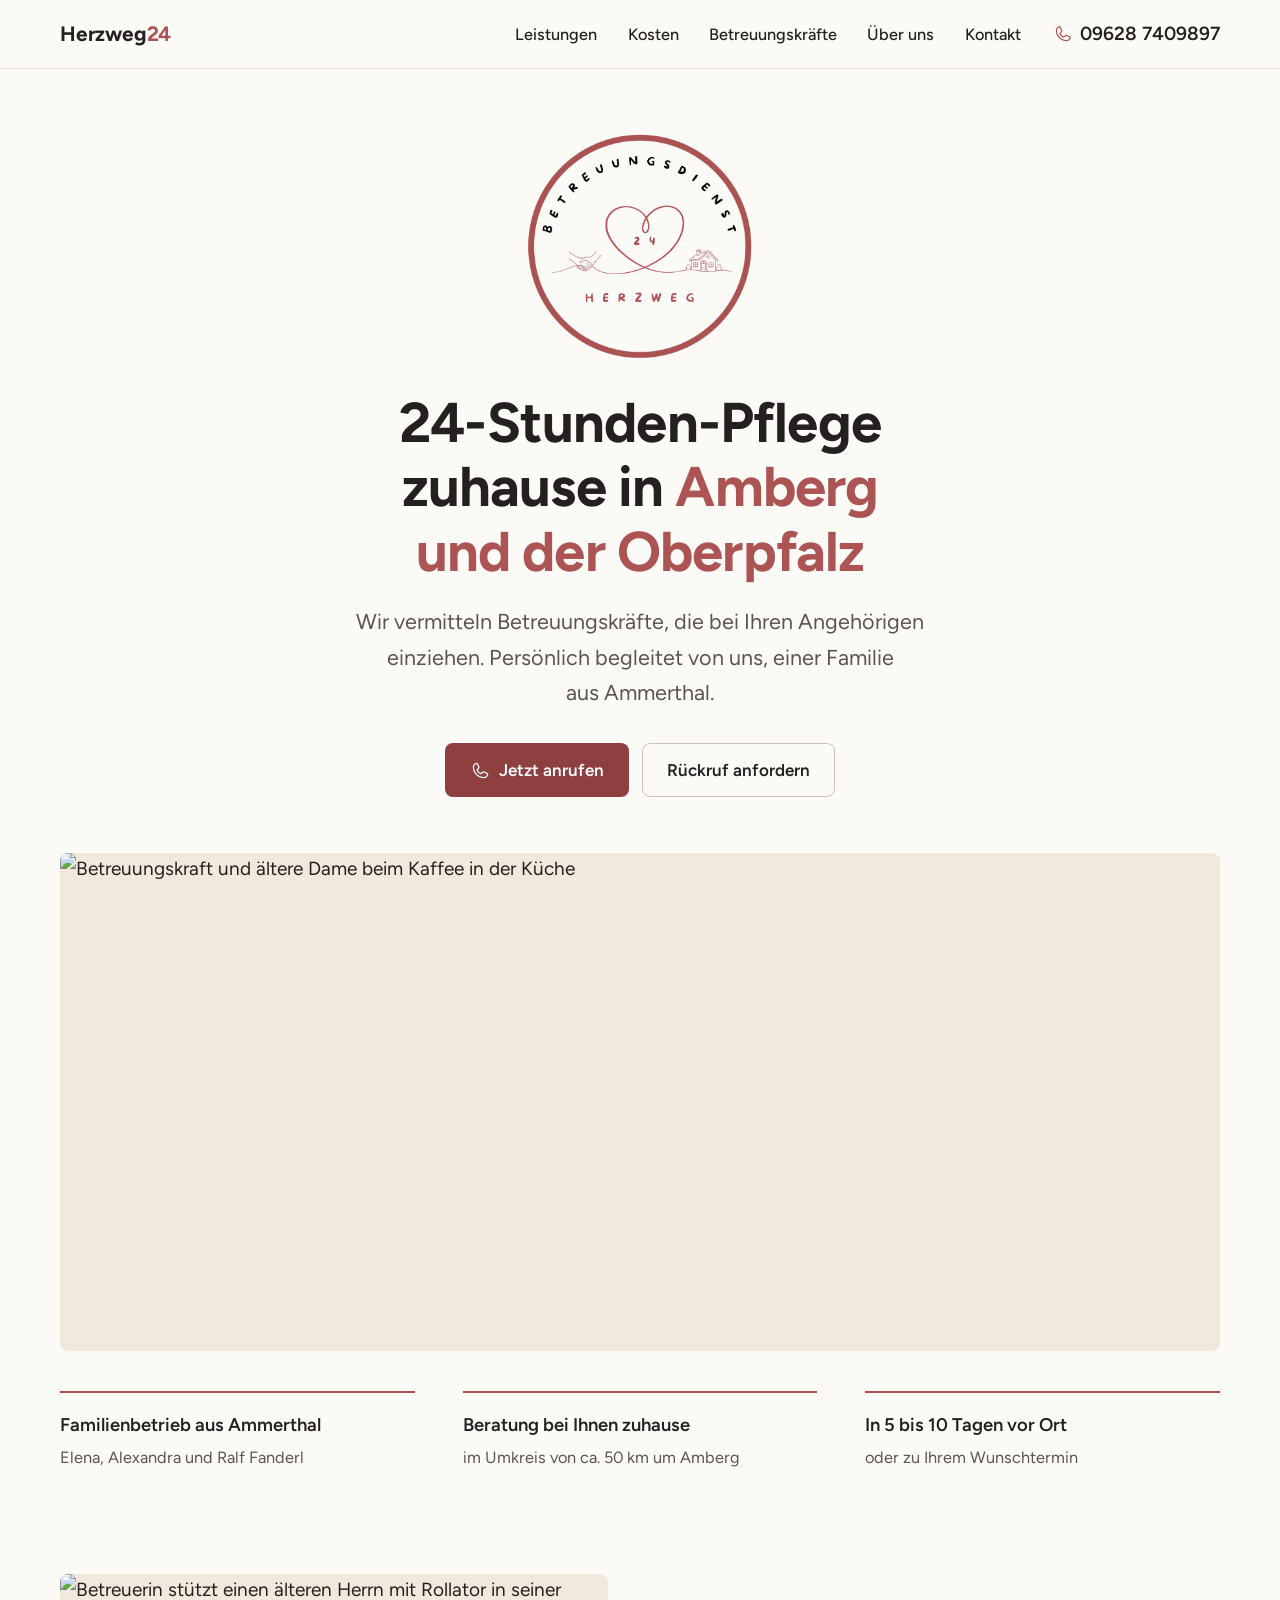
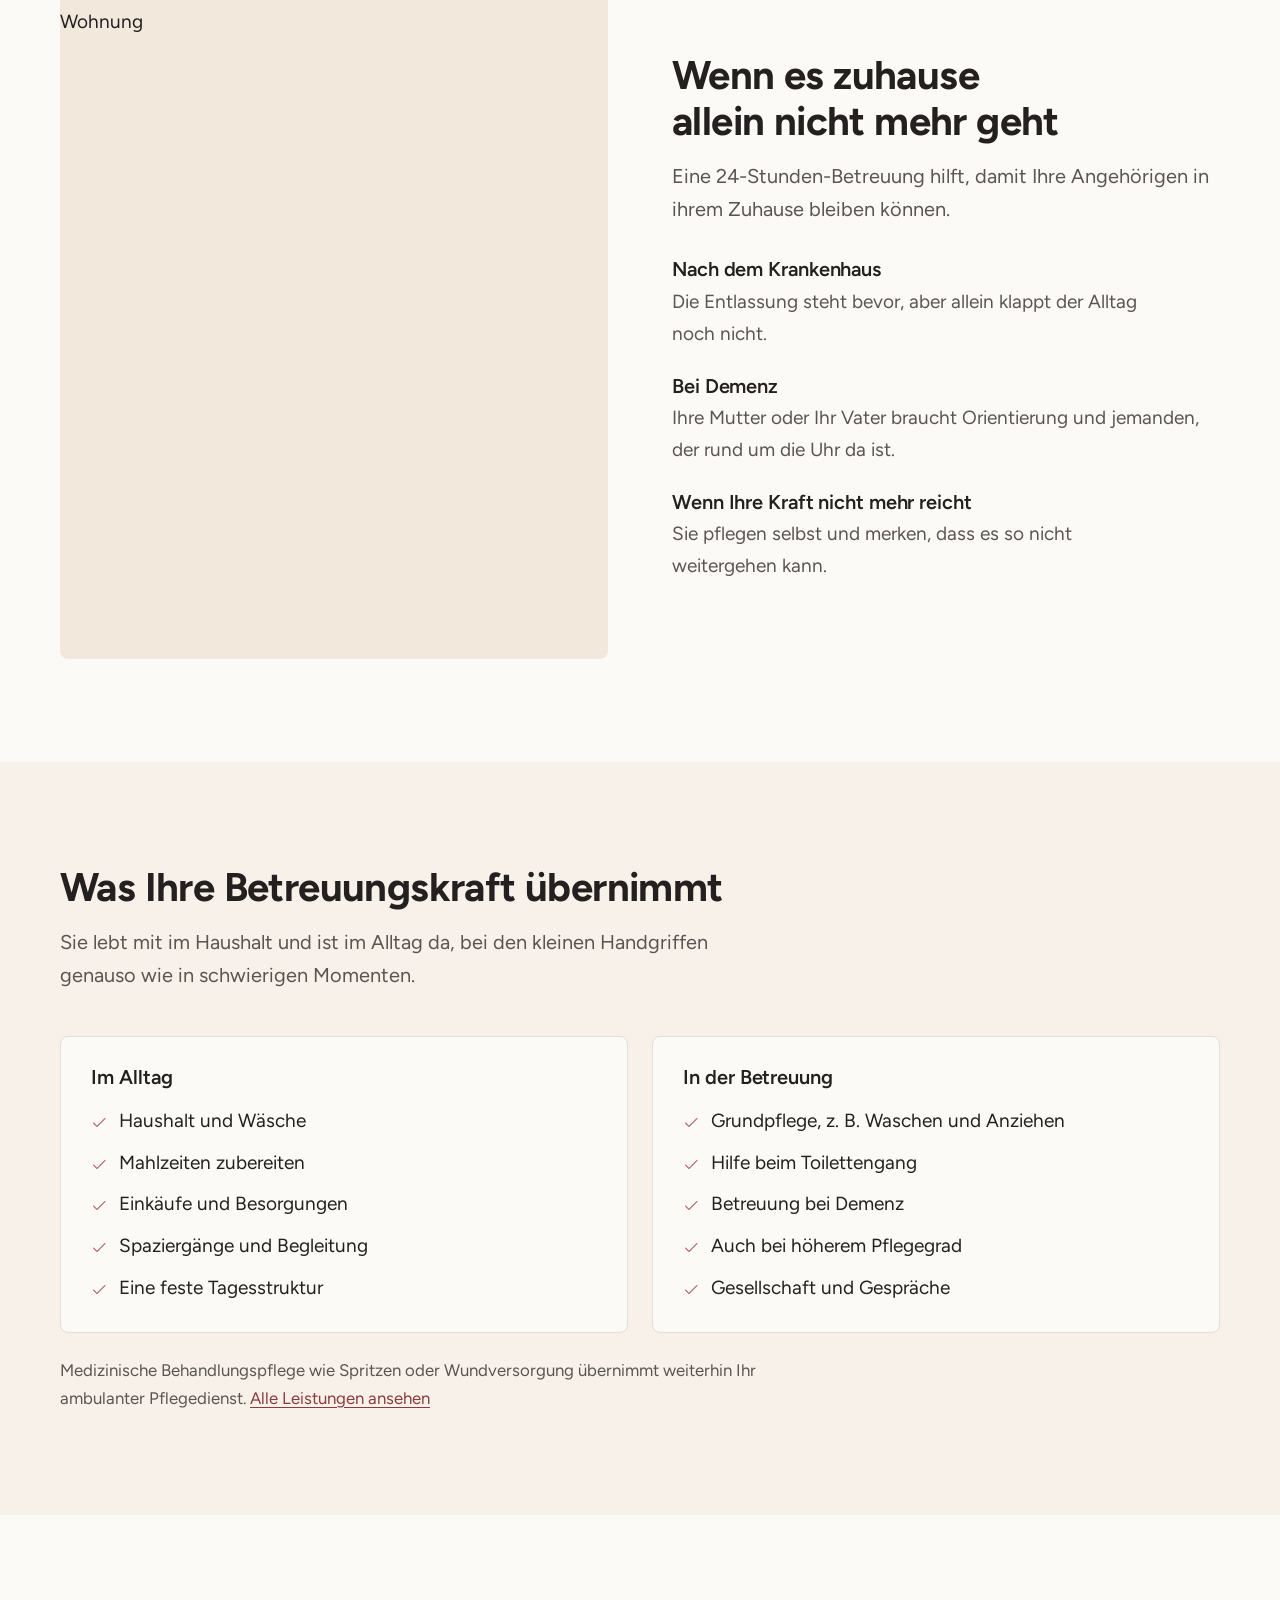
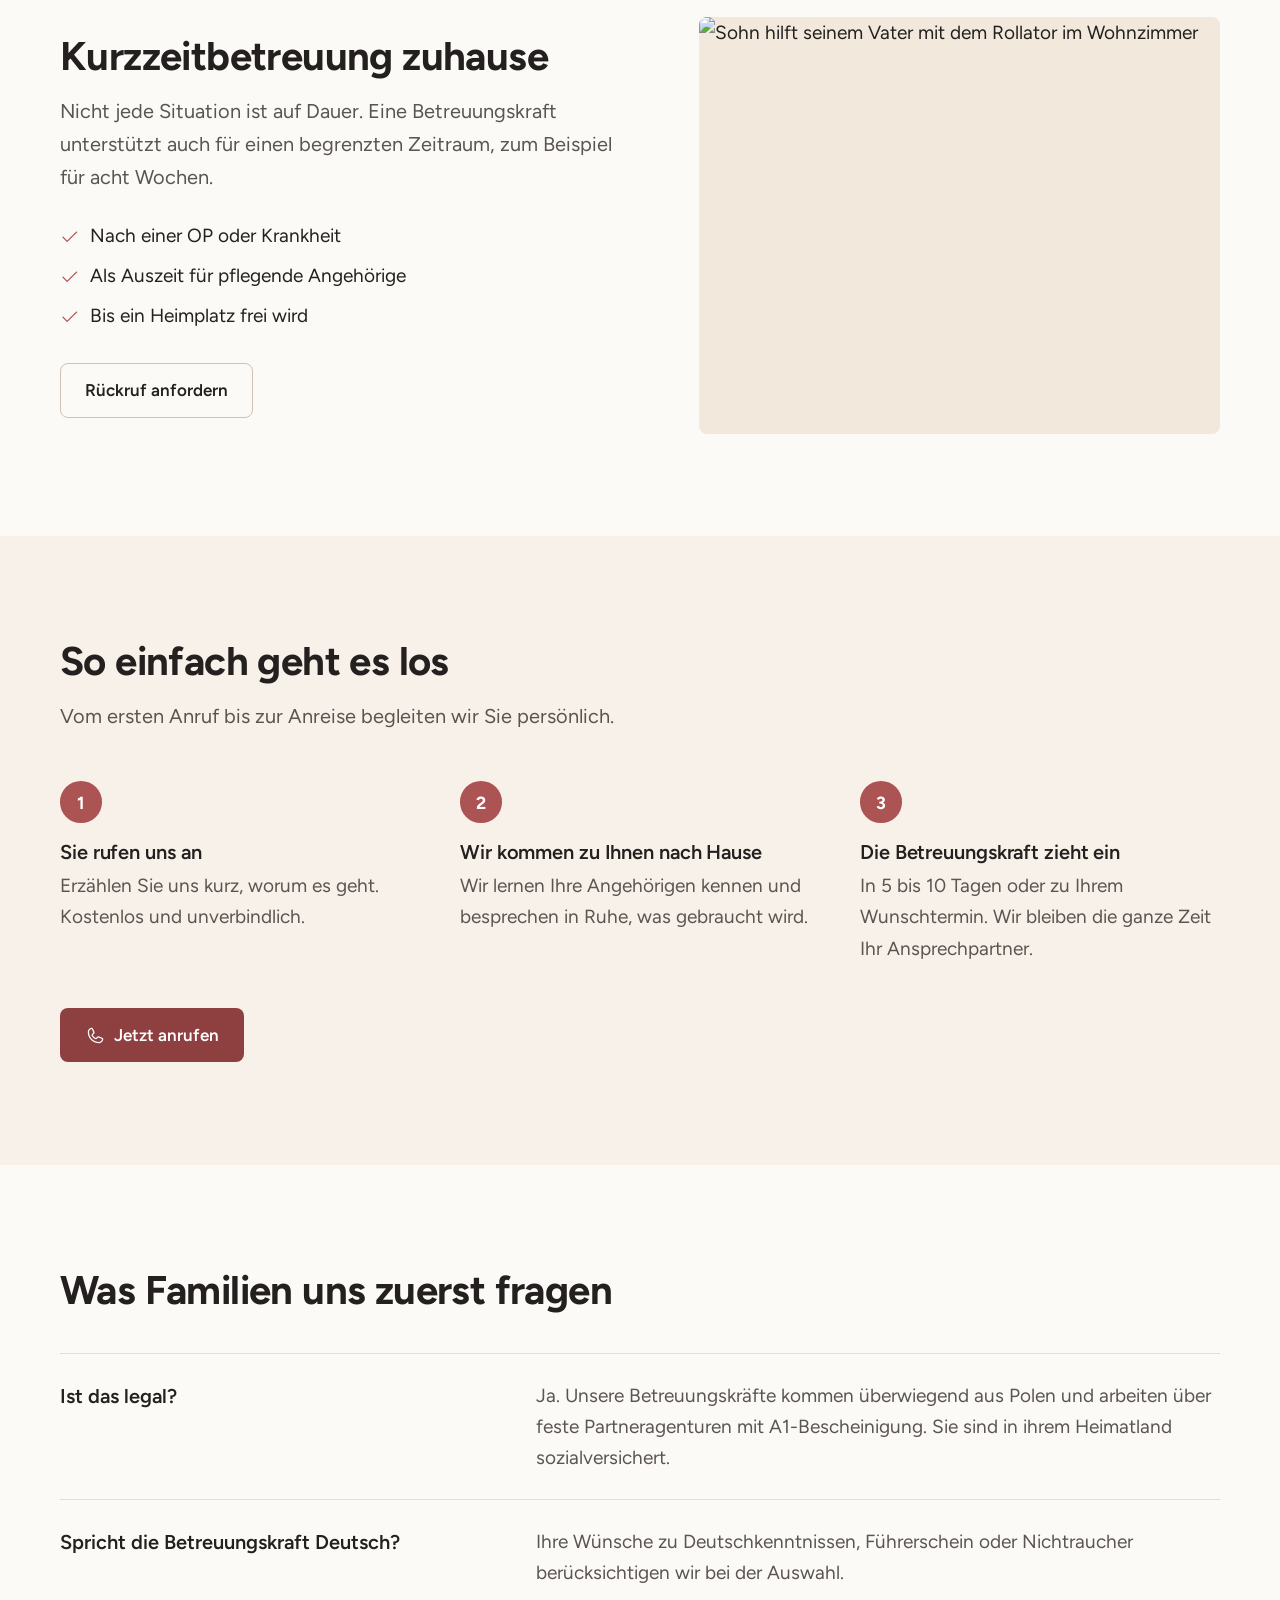
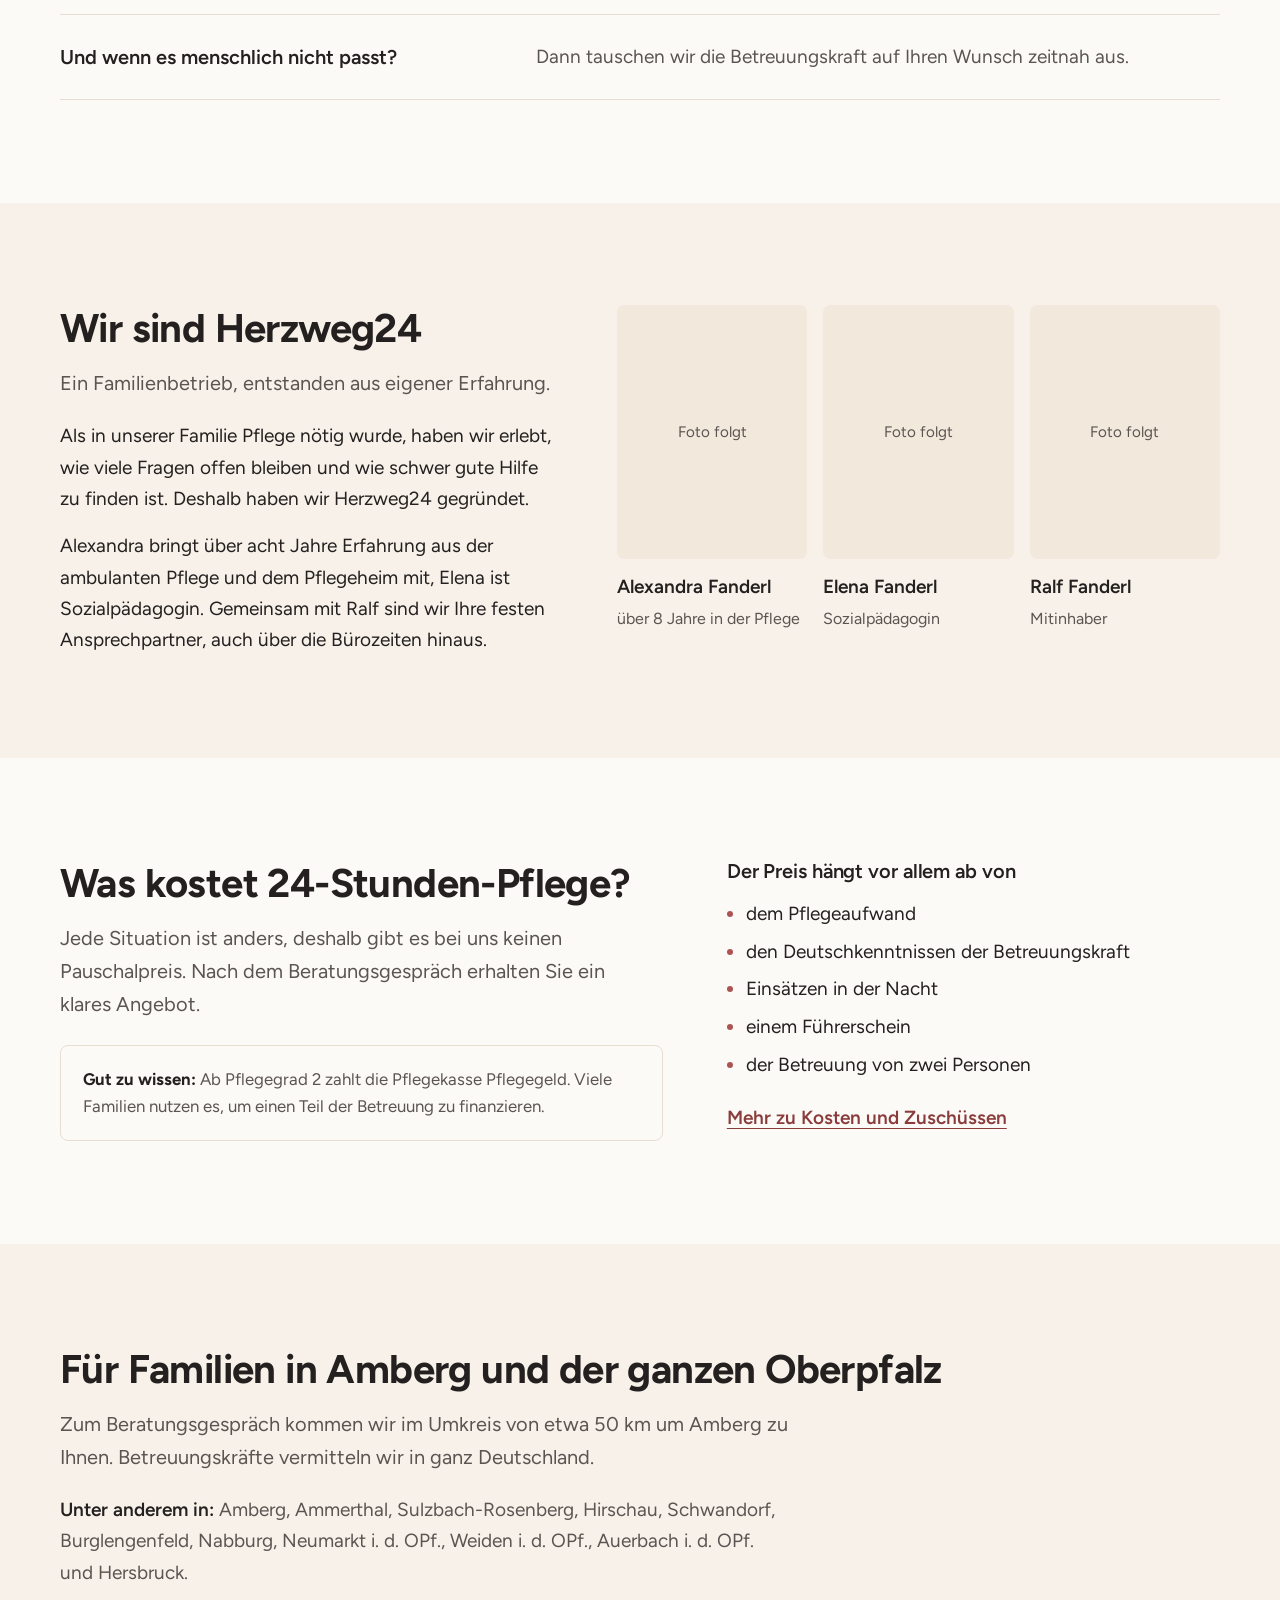
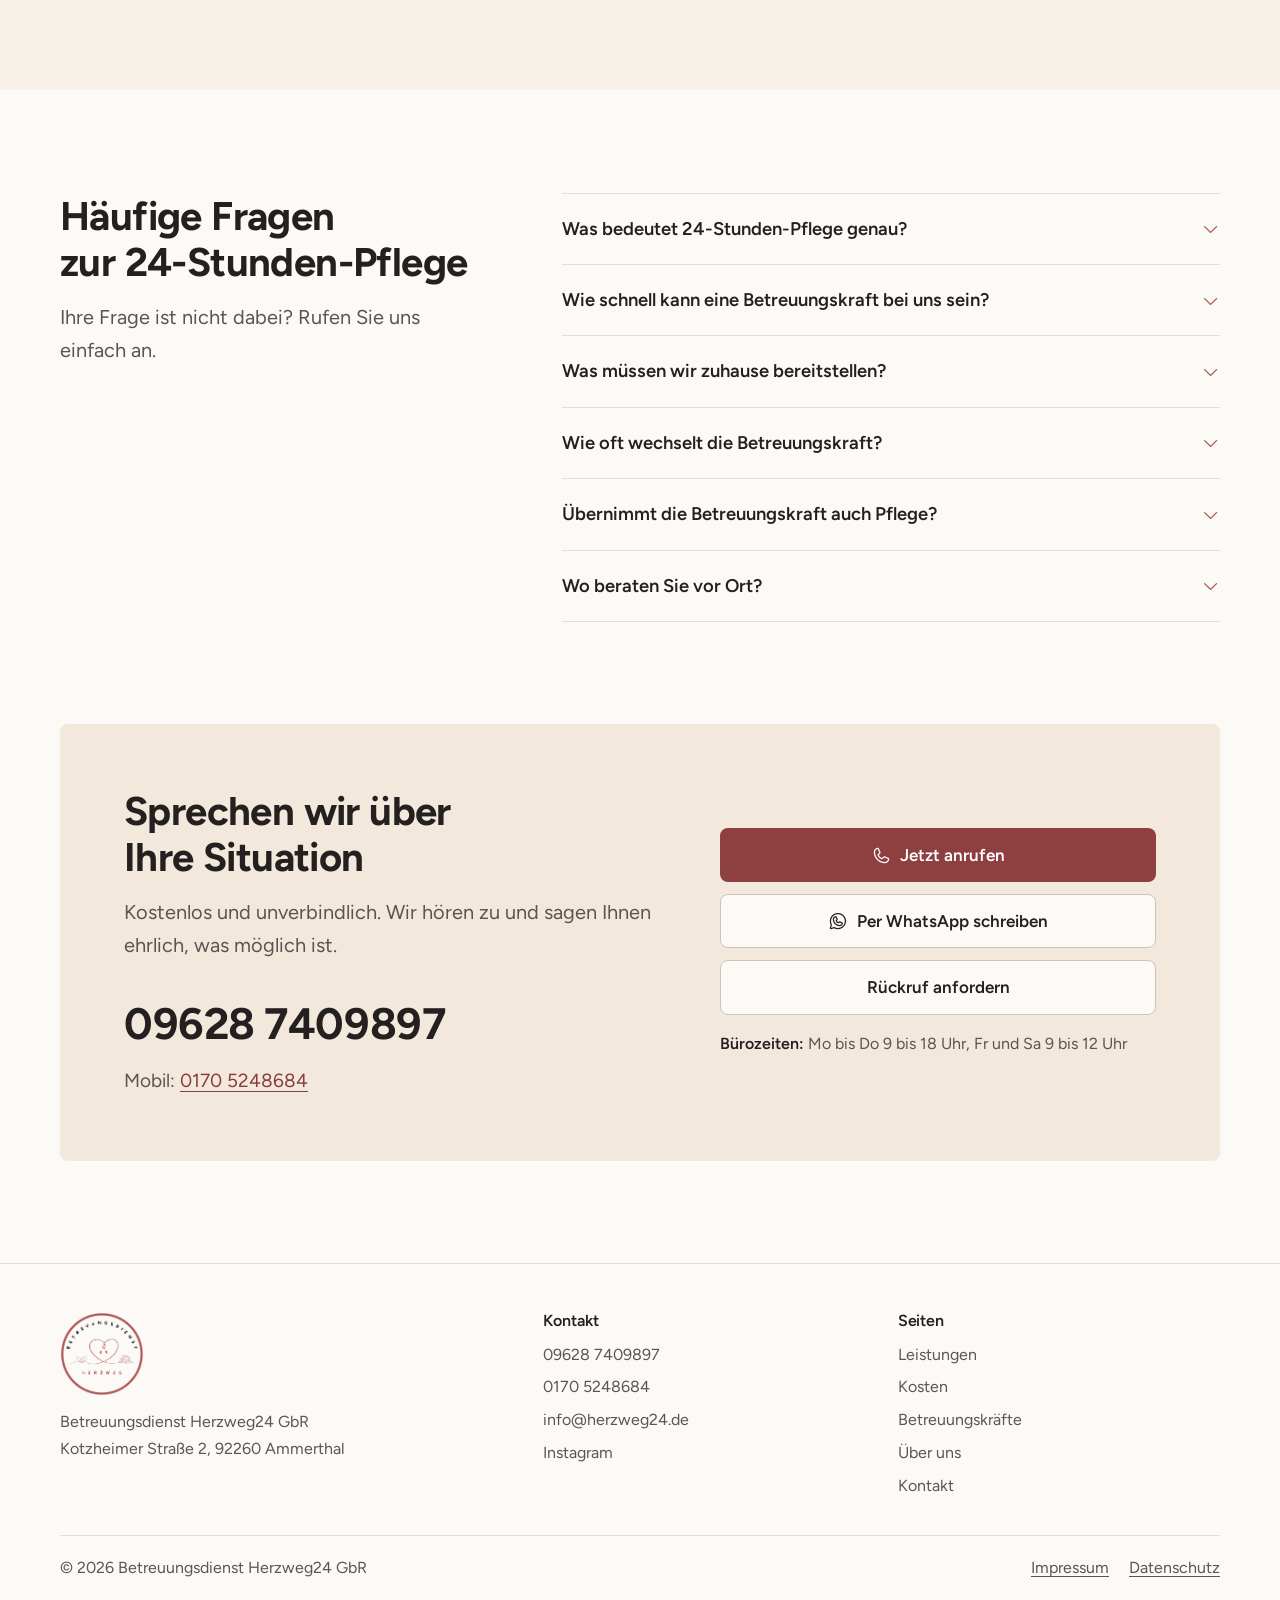
==== commit b6414fac: "Startseite v2: ruhig und seriös Deko (Stickrahmen, Faden, Nähte) entfernt, Logo groß und mittig im H" ====
--- a/index.html
+++ b/index.html
@@ -5,16 +5,15 @@
   <meta name="viewport" content="width=device-width, initial-scale=1">
   <title>24 Stunden Pflege Amberg &amp; Oberpfalz | Herzweg24</title>
   <meta name="description" content="Liebevolle 24-Stunden-Betreuung für Ihre Angehörigen in den eigenen vier Wänden. Persönliche Beratung vor Ort im Raum Amberg. Jetzt kostenlos anfragen.">
-  <meta name="theme-color" content="#f2e8dc">
+  <meta name="theme-color" content="#fcfaf7">
   <link rel="icon" href="assets/img/logo-herzweg24.png">
-  <link rel="preload" href="assets/fonts/bricolage-grotesque-latin-800-normal.woff2" as="font" type="font/woff2" crossorigin>
-  <link rel="preload" href="assets/fonts/atkinson-hyperlegible-next-latin-400-normal.woff2" as="font" type="font/woff2" crossorigin>
+  <link rel="preload" href="assets/fonts/figtree-latin-700-normal.woff2" as="font" type="font/woff2" crossorigin>
+  <link rel="preload" href="assets/fonts/figtree-latin-400-normal.woff2" as="font" type="font/woff2" crossorigin>
   <link rel="stylesheet" href="assets/icons/icons.css">
   <link rel="stylesheet" href="assets/css/style.css">
   <meta property="og:title" content="24-Stunden-Pflege zuhause in Amberg und der Oberpfalz | Herzweg24">
   <meta property="og:description" content="Familienbetrieb aus Ammerthal. Persönliche Beratung bei Ihnen zuhause, Betreuungskraft in 5 bis 10 Tagen.">
   <meta property="og:locale" content="de_DE">
-  <script>document.documentElement.classList.add('js')</script>
   <script type="application/ld+json">
   {
     "@context": "https://schema.org",
@@ -32,6 +31,20 @@
     ]
   }
   </script>
+  <script type="application/ld+json">
+  {
+    "@context": "https://schema.org",
+    "@type": "FAQPage",
+    "mainEntity": [
+      { "@type": "Question", "name": "Was bedeutet 24-Stunden-Pflege genau?", "acceptedAnswer": { "@type": "Answer", "text": "Eine Betreuungskraft wohnt mit im Haushalt Ihres Angehörigen und unterstützt im Alltag und bei der Grundpflege. Sie hat geregelte Pausen und Freizeit, ist aber im Haus und damit da, wenn sie gebraucht wird." } },
+      { "@type": "Question", "name": "Wie schnell kann eine Betreuungskraft bei uns sein?", "acceptedAnswer": { "@type": "Answer", "text": "In der Regel innerhalb von 5 bis 10 Tagen nach dem Beratungsgespräch oder zu Ihrem Wunschtermin." } },
+      { "@type": "Question", "name": "Was müssen wir zuhause bereitstellen?", "acceptedAnswer": { "@type": "Answer", "text": "Ein eigenes Zimmer für die Betreuungskraft, einen Internetzugang sowie die Mitbenutzung von Bad und Küche." } },
+      { "@type": "Question", "name": "Wie oft wechselt die Betreuungskraft?", "acceptedAnswer": { "@type": "Answer", "text": "Üblich ist ein Wechsel alle 2 bis 3 Monate. Wir begleiten jeden Wechsel persönlich." } },
+      { "@type": "Question", "name": "Übernimmt die Betreuungskraft auch Pflege?", "acceptedAnswer": { "@type": "Answer", "text": "Ja, die Grundpflege wie Waschen, Anziehen und Hilfe beim Toilettengang. Medizinische Behandlungspflege übernimmt ein ambulanter Pflegedienst." } },
+      { "@type": "Question", "name": "Wo beraten Sie vor Ort?", "acceptedAnswer": { "@type": "Answer", "text": "Im Umkreis von etwa 50 km um Amberg. Außerhalb davon vermitteln wir ebenfalls und beraten Sie telefonisch." } }
+    ]
+  }
+  </script>
 </head>
 <body>
 
@@ -39,106 +52,74 @@
 
 <header class="site-header" id="top">
   <div class="wrap header-inner">
-    <a class="brand" href="#top" aria-label="Herzweg24 Startseite">
-      <img src="assets/img/logo-herzweg24.png" alt="" width="52" height="52">
-      <span>Herzweg<b>24</b></span>
-    </a>
-    <nav class="main-nav" aria-label="Hauptnavigation">
+    <a class="wordmark" href="#top">Herzweg<b>24</b></a>
+    <nav class="main-nav" id="nav" aria-label="Hauptnavigation">
       <a href="#leistungen">Leistungen</a>
       <a href="#kosten">Kosten</a>
       <a href="#betreuungskraefte">Betreuungskräfte</a>
       <a href="#ueber-uns">Über uns</a>
+      <a href="#kontakt">Kontakt</a>
     </nav>
     <a class="header-phone" href="tel:+4996287409897" data-conversion="anruf"><i class="ph ph-phone" aria-hidden="true"></i>09628 7409897</a>
-    <a class="btn btn-primary header-cta" href="https://forms.cloud.microsoft/Pages/ResponsePage.aspx?id=EPrh1cgauUe2HvMaPHXPu1EsKyl7h5tHnTXdQtuc9rlUN0JQUEFRRExWUlhVMlFURk5WVlhBMkpTNy4u" target="_blank" rel="noopener" data-conversion="formular">Rückruf anfordern</a>
     <button class="menu-toggle" type="button" aria-expanded="false" aria-controls="nav" aria-label="Menü öffnen"><i class="ph ph-list" aria-hidden="true"></i></button>
   </div>
 </header>
 
 <main id="inhalt">
 
-  <!-- Hero -->
   <section class="hero">
-    <div class="wrap hero-grid">
-      <div class="hero-copy">
-        <h1>24-Stunden-Pflege zuhause in <span class="accent">Amberg und der Oberpfalz</span></h1>
-        <p class="hero-sub">Wir vermitteln liebevolle Betreuungskräfte, die bei Ihren Angehörigen einziehen. Persönlich begleitet von uns, einer Familie aus Ammerthal.</p>
-        <div class="hero-actions">
-          <a class="btn btn-primary" href="tel:+4996287409897" data-conversion="anruf"><i class="ph ph-phone" aria-hidden="true"></i>Jetzt anrufen</a>
-          <a class="btn btn-ghost" href="https://forms.cloud.microsoft/Pages/ResponsePage.aspx?id=EPrh1cgauUe2HvMaPHXPu1EsKyl7h5tHnTXdQtuc9rlUN0JQUEFRRExWUlhVMlFURk5WVlhBMkpTNy4u" target="_blank" rel="noopener" data-conversion="formular">Rückruf anfordern</a>
-        </div>
-      </div>
-      <div class="hoop">
-        <span class="hoop-screw" aria-hidden="true"></span>
-        <div class="hoop-frame">
-          <!-- Platzhalter: wird durch das Teamfoto ersetzt -->
-          <img src="https://img.magnific.com/premium-photo/senior-woman-caregiver-drinking-coffee-kitchen-with-talking-bonding-healthcare-support-assisted-living-home-old-person-with-beverage-wellness-retirement-assistance-service_590464-648895.jpg?w=1100" width="1100" height="734" alt="Betreuungskraft und ältere Dame beim Kaffee in der Küche" fetchpriority="high">
-        </div>
-        <svg class="hoop-thread draw" viewBox="0 0 400 160" aria-hidden="true">
-          <path class="thread-path" pathLength="1" d="M392 6 C 360 70, 300 120, 240 118 C 200 116, 196 80, 214 70 C 232 60, 246 84, 226 104 C 196 134, 120 150, 4 146"/>
-        </svg>
-      </div>
-    </div>
-  </section>
+    <div class="wrap">
+      <img class="hero-logo" src="assets/img/logo-herzweg24.png" width="230" height="231" alt="Betreuungsdienst Herzweg24">
+      <h1>24-Stunden-Pflege zuhause in <span>Amberg und der Oberpfalz</span></h1>
+      <p class="hero-sub">Wir vermitteln Betreuungskräfte, die bei Ihren Angehörigen einziehen. Persönlich begleitet von uns, einer Familie aus Ammerthal.</p>
+      <div class="hero-actions">
+        <a class="btn btn-primary" href="tel:+4996287409897" data-conversion="anruf"><i class="ph ph-phone" aria-hidden="true"></i>Jetzt anrufen</a>
+        <a class="btn btn-secondary" href="https://forms.cloud.microsoft/Pages/ResponsePage.aspx?id=EPrh1cgauUe2HvMaPHXPu1EsKyl7h5tHnTXdQtuc9rlUN0JQUEFRRExWUlhVMlFURk5WVlhBMkpTNy4u" target="_blank" rel="noopener" data-conversion="formular">Rückruf anfordern</a>
+      </div>
+    </div>
+  </section>
+
+  <div class="hero-photo">
+    <!-- Platzhalter: später Teamfoto oder echtes Foto aus einer Betreuung -->
+    <img src="https://img.magnific.com/premium-photo/senior-woman-caregiver-drinking-coffee-kitchen-with-talking-bonding-healthcare-support-assisted-living-home-old-person-with-beverage-wellness-retirement-assistance-service_590464-648895.jpg?w=1600" width="1600" height="686" alt="Betreuungskraft und ältere Dame beim Kaffee in der Küche" fetchpriority="high">
+  </div>
 
   <section class="facts" aria-label="Das Wichtigste auf einen Blick">
     <div class="wrap">
-      <ul class="facts-list">
-        <li><i class="ph ph-hand-heart" aria-hidden="true"></i><strong>Familienbetrieb aus Ammerthal</strong><span>Elena, Alexandra und Ralf Fanderl</span></li>
-        <li><i class="ph ph-house" aria-hidden="true"></i><strong>Beratung bei Ihnen zuhause</strong><span>im Umkreis von ca. 50 km um Amberg</span></li>
-        <li><i class="ph ph-calendar-check" aria-hidden="true"></i><strong>In 5 bis 10 Tagen vor Ort</strong><span>oder zu Ihrem Wunschtermin</span></li>
+      <ul>
+        <li><strong>Familienbetrieb aus Ammerthal</strong><span>Elena, Alexandra und Ralf Fanderl</span></li>
+        <li><strong>Beratung bei Ihnen zuhause</strong><span>im Umkreis von ca. 50 km um Amberg</span></li>
+        <li><strong>In 5 bis 10 Tagen vor Ort</strong><span>oder zu Ihrem Wunschtermin</span></li>
       </ul>
     </div>
   </section>
 
-  <!-- Situationen -->
-  <section class="section situations">
-    <div class="wrap">
-      <div class="situations-head reveal">
+  <section class="section">
+    <div class="wrap split">
+      <div class="split-photo">
+        <img src="https://img.magnific.com/premium-photo/old-man-caregiver-help-with-walker-home-mobility-support-assistance-rehabilitation-health-worker-senior-person-walking-guide-assisted-living-facility-balance-recovery_590464-535054.jpg?w=1000" width="1000" height="1250" alt="Betreuerin stützt einen älteren Herrn mit Rollator in seiner Wohnung" loading="lazy">
+      </div>
+      <div>
         <h2>Wenn es zuhause allein nicht mehr geht</h2>
-        <p class="lead">Oft kommt dieser Moment plötzlich. Eine 24-Stunden-Betreuung hilft, damit Ihre Angehörigen in ihrem Zuhause bleiben können.</p>
-      </div>
-      <div class="situations-grid">
-        <article class="sit sit-photo reveal">
-          <img src="https://img.magnific.com/premium-photo/old-man-caregiver-help-with-walker-home-mobility-support-assistance-rehabilitation-health-worker-senior-person-walking-guide-assisted-living-facility-balance-recovery_590464-535054.jpg?w=1000" width="1000" height="527" alt="Betreuerin stützt einen älteren Herrn mit Rollator in seiner Wohnung" loading="lazy">
-          <div class="sit-body">
-            <h3>Nach dem Krankenhaus</h3>
-            <p>Die Entlassung steht bevor, aber allein klappt der Alltag noch nicht.</p>
-          </div>
-        </article>
-        <article class="sit sit-plain sit-b reveal">
-          <i class="ph ph-brain" aria-hidden="true"></i>
-          <h3>Bei Demenz</h3>
-          <p>Ihre Mutter oder Ihr Vater braucht Orientierung und jemanden, der rund um die Uhr da ist.</p>
-        </article>
-        <article class="sit sit-plain sit-c reveal">
-          <i class="ph ph-heart" aria-hidden="true"></i>
-          <h3>Wenn Ihre Kraft nicht mehr reicht</h3>
-          <p>Sie pflegen selbst und merken, dass es so nicht weitergehen kann.</p>
-        </article>
-        <article class="sit sit-wide reveal">
-          <img src="https://img.magnific.com/free-photo/senior-woman-looking-into-photo-album_23-2148388908.jpg?w=900" width="900" height="600" alt="Ältere Dame blättert in einem Fotoalbum" loading="lazy">
-          <div class="sit-body">
-            <h3>Bis ein Heimplatz frei ist</h3>
-            <p>Wir überbrücken die Wartezeit, damit Ihr Angehöriger nicht allein bleibt.</p>
-          </div>
-        </article>
-      </div>
-    </div>
-  </section>
-
-  <!-- Leistungen -->
-  <section class="section services" id="leistungen">
-    <div class="wrap services-grid">
-      <div class="services-intro reveal">
+        <p class="lead" style="margin-top:1rem">Eine 24-Stunden-Betreuung hilft, damit Ihre Angehörigen in ihrem Zuhause bleiben können.</p>
+        <div class="situations-list">
+          <div><h3>Nach dem Krankenhaus</h3><p>Die Entlassung steht bevor, aber allein klappt der Alltag noch nicht.</p></div>
+          <div><h3>Bei Demenz</h3><p>Ihre Mutter oder Ihr Vater braucht Orientierung und jemanden, der rund um die Uhr da ist.</p></div>
+          <div><h3>Wenn Ihre Kraft nicht mehr reicht</h3><p>Sie pflegen selbst und merken, dass es so nicht weitergehen kann.</p></div>
+        </div>
+      </div>
+    </div>
+  </section>
+
+  <section class="section tint" id="leistungen">
+    <div class="wrap">
+      <div class="head">
         <h2>Was Ihre Betreuungskraft übernimmt</h2>
-        <p class="lead">Sie lebt mit im Haushalt und ist im Alltag da: bei den kleinen Handgriffen genauso wie in schwierigen Momenten.</p>
-        <p class="note"><i class="ph ph-first-aid" aria-hidden="true"></i><span>Medizinische Behandlungspflege wie Spritzen oder Wundversorgung übernimmt weiterhin Ihr ambulanter Pflegedienst.</span></p>
-        <a class="text-link" href="#leistungen">Alle Leistungen ansehen <i class="ph ph-arrow-right" aria-hidden="true"></i></a>
-      </div>
-      <div class="service-groups">
-        <div class="service-group reveal">
-          <h3><i class="ph ph-cooking-pot" aria-hidden="true"></i>Im Alltag</h3>
+        <p class="lead">Sie lebt mit im Haushalt und ist im Alltag da, bei den kleinen Handgriffen genauso wie in schwierigen Momenten.</p>
+      </div>
+      <div class="services-cols">
+        <div class="services-col">
+          <h3>Im Alltag</h3>
           <ul>
             <li><i class="ph ph-check" aria-hidden="true"></i>Haushalt und Wäsche</li>
             <li><i class="ph ph-check" aria-hidden="true"></i>Mahlzeiten zubereiten</li>
@@ -147,8 +128,8 @@
             <li><i class="ph ph-check" aria-hidden="true"></i>Eine feste Tagesstruktur</li>
           </ul>
         </div>
-        <div class="service-group reveal">
-          <h3><i class="ph ph-hand-heart" aria-hidden="true"></i>In der Betreuung</h3>
+        <div class="services-col">
+          <h3>In der Betreuung</h3>
           <ul>
             <li><i class="ph ph-check" aria-hidden="true"></i>Grundpflege, z. B. Waschen und Anziehen</li>
             <li><i class="ph ph-check" aria-hidden="true"></i>Hilfe beim Toilettengang</li>
@@ -158,173 +139,120 @@
           </ul>
         </div>
       </div>
-    </div>
-  </section>
-
-  <!-- Kurzzeitbetreuung -->
-  <section class="shortterm" id="kurzzeitbetreuung">
-    <div class="shortterm-grid">
-      <div class="shortterm-media">
-        <img src="https://img.magnific.com/premium-photo/adult-son-carefully-assisting-his-senior-father-using-walker-living-room-father-day-concept_35674-33184.jpg?w=1200" width="1200" height="800" alt="Sohn hilft seinem Vater mit dem Rollator im Wohnzimmer" loading="lazy">
-      </div>
-      <div class="shortterm-body reveal">
-        <h2>Auch für ein paar Wochen: Kurzzeitbetreuung zuhause</h2>
-        <p>Nicht jede Situation ist auf Dauer. Eine Betreuungskraft unterstützt auch für einen begrenzten Zeitraum, zum Beispiel für acht Wochen.</p>
+      <p class="services-note">Medizinische Behandlungspflege wie Spritzen oder Wundversorgung übernimmt weiterhin Ihr ambulanter Pflegedienst. <a href="#leistungen">Alle Leistungen ansehen</a></p>
+    </div>
+  </section>
+
+  <section class="section shortterm" id="kurzzeitbetreuung">
+    <div class="wrap split">
+      <div>
+        <h2>Kurzzeitbetreuung zuhause</h2>
+        <p class="lead" style="margin-top:1rem">Nicht jede Situation ist auf Dauer. Eine Betreuungskraft unterstützt auch für einen begrenzten Zeitraum, zum Beispiel für acht Wochen.</p>
         <ul>
-          <li><i class="ph ph-bed" aria-hidden="true"></i>Nach einer OP oder Krankheit</li>
-          <li><i class="ph ph-heart" aria-hidden="true"></i>Als Auszeit für pflegende Angehörige</li>
-          <li><i class="ph ph-clock" aria-hidden="true"></i>Bis ein Heimplatz frei wird</li>
+          <li><i class="ph ph-check" aria-hidden="true"></i>Nach einer OP oder Krankheit</li>
+          <li><i class="ph ph-check" aria-hidden="true"></i>Als Auszeit für pflegende Angehörige</li>
+          <li><i class="ph ph-check" aria-hidden="true"></i>Bis ein Heimplatz frei wird</li>
         </ul>
-        <a class="btn btn-light" href="https://forms.cloud.microsoft/Pages/ResponsePage.aspx?id=EPrh1cgauUe2HvMaPHXPu1EsKyl7h5tHnTXdQtuc9rlUN0JQUEFRRExWUlhVMlFURk5WVlhBMkpTNy4u" target="_blank" rel="noopener" data-conversion="formular">Rückruf anfordern</a>
-      </div>
-    </div>
-  </section>
-
-  <!-- Ablauf -->
-  <section class="section">
-    <div class="wrap">
-      <div class="steps-head reveal">
+        <a class="btn btn-secondary" href="https://forms.cloud.microsoft/Pages/ResponsePage.aspx?id=EPrh1cgauUe2HvMaPHXPu1EsKyl7h5tHnTXdQtuc9rlUN0JQUEFRRExWUlhVMlFURk5WVlhBMkpTNy4u" target="_blank" rel="noopener" data-conversion="formular">Rückruf anfordern</a>
+      </div>
+      <div class="split-photo">
+        <img src="https://img.magnific.com/premium-photo/adult-son-carefully-assisting-his-senior-father-using-walker-living-room-father-day-concept_35674-33184.jpg?w=1100" width="1100" height="880" alt="Sohn hilft seinem Vater mit dem Rollator im Wohnzimmer" loading="lazy">
+      </div>
+    </div>
+  </section>
+
+  <section class="section tint">
+    <div class="wrap">
+      <div class="head">
         <h2>So einfach geht es los</h2>
         <p class="lead">Vom ersten Anruf bis zur Anreise begleiten wir Sie persönlich.</p>
       </div>
-      <div class="steps">
-        <svg class="steps-thread draw" viewBox="0 0 1200 150" preserveAspectRatio="none" aria-hidden="true">
-          <path class="thread-path" pathLength="1" vector-effect="non-scaling-stroke" d="M0 96 C 90 70, 140 74, 200 74 S 320 118, 392 98 C 436 86, 432 50, 410 52 C 386 54, 392 90, 428 98 C 500 112, 540 74, 600 74 S 760 30, 822 58 C 880 86, 940 74, 1000 74 S 1140 112, 1200 82"/>
-        </svg>
-        <svg class="steps-thread-v draw" viewBox="0 0 40 1000" preserveAspectRatio="none" aria-hidden="true">
-          <path class="thread-path" pathLength="1" vector-effect="non-scaling-stroke" d="M20 0 C 2 180, 38 320, 20 500 S 2 820, 20 1000"/>
-        </svg>
-        <ol>
-          <li class="step reveal">
-            <div class="step-knot"><i class="ph ph-phone" aria-hidden="true"></i></div>
-            <h3>Sie rufen uns an</h3>
-            <p>Erzählen Sie uns kurz, worum es geht. Kostenlos und unverbindlich.</p>
-          </li>
-          <li class="step reveal">
-            <div class="step-knot"><i class="ph ph-house" aria-hidden="true"></i></div>
-            <h3>Wir kommen zu Ihnen nach Hause</h3>
-            <p>Wir lernen Ihre Angehörigen kennen und besprechen in Ruhe, was gebraucht wird.</p>
-          </li>
-          <li class="step reveal">
-            <div class="step-knot"><i class="ph ph-handshake" aria-hidden="true"></i></div>
-            <h3>Die Betreuungskraft zieht ein</h3>
-            <p>In 5 bis 10 Tagen oder zu Ihrem Wunschtermin. Wir bleiben die ganze Zeit Ihr Ansprechpartner.</p>
-          </li>
-        </ol>
-      </div>
+      <ol class="steps">
+        <li><h3>Sie rufen uns an</h3><p>Erzählen Sie uns kurz, worum es geht. Kostenlos und unverbindlich.</p></li>
+        <li><h3>Wir kommen zu Ihnen nach Hause</h3><p>Wir lernen Ihre Angehörigen kennen und besprechen in Ruhe, was gebraucht wird.</p></li>
+        <li><h3>Die Betreuungskraft zieht ein</h3><p>In 5 bis 10 Tagen oder zu Ihrem Wunschtermin. Wir bleiben die ganze Zeit Ihr Ansprechpartner.</p></li>
+      </ol>
       <div class="steps-cta">
         <a class="btn btn-primary" href="tel:+4996287409897" data-conversion="anruf"><i class="ph ph-phone" aria-hidden="true"></i>Jetzt anrufen</a>
       </div>
     </div>
   </section>
 
-  <!-- Sorgen -->
-  <section class="section worries" id="betreuungskraefte">
-    <div class="wrap worries-grid">
-      <div class="worries-photo reveal">
-        <img src="https://img.magnific.com/premium-photo/smiling-women-talking-papers-kitchen-table_53876-2152100019.jpg?w=1000" width="1000" height="667" alt="Zwei Frauen besprechen Unterlagen am Küchentisch" loading="lazy">
-      </div>
-      <div class="reveal">
+  <section class="section" id="betreuungskraefte">
+    <div class="wrap">
+      <div class="head">
         <h2>Was Familien uns zuerst fragen</h2>
-        <dl>
-          <div class="worry">
-            <dt><i class="ph ph-shield-check" aria-hidden="true"></i>Ist das legal?</dt>
-            <dd>Ja. Unsere Betreuungskräfte kommen überwiegend aus Polen und arbeiten über feste Partneragenturen mit A1-Bescheinigung. Sie sind in ihrem Heimatland sozialversichert.</dd>
-          </div>
-          <div class="worry">
-            <dt><i class="ph ph-translate" aria-hidden="true"></i>Spricht sie Deutsch?</dt>
-            <dd>Ihre Wünsche zu Deutschkenntnissen, Führerschein oder Nichtraucher berücksichtigen wir bei der Auswahl.</dd>
-          </div>
-          <div class="worry">
-            <dt><i class="ph ph-arrows-clockwise" aria-hidden="true"></i>Und wenn es nicht passt?</dt>
-            <dd>Dann tauschen wir die Betreuungskraft auf Ihren Wunsch zeitnah aus. Sie müssen sich mit nichts arrangieren.</dd>
-          </div>
-        </dl>
-      </div>
-    </div>
-  </section>
-
-  <!-- Über uns -->
-  <section class="section team" id="ueber-uns">
+      </div>
+      <dl class="answers">
+        <div class="answer-row">
+          <dt>Ist das legal?</dt>
+          <dd>Ja. Unsere Betreuungskräfte kommen überwiegend aus Polen und arbeiten über feste Partneragenturen mit A1-Bescheinigung. Sie sind in ihrem Heimatland sozialversichert.</dd>
+        </div>
+        <div class="answer-row">
+          <dt>Spricht die Betreuungskraft Deutsch?</dt>
+          <dd>Ihre Wünsche zu Deutschkenntnissen, Führerschein oder Nichtraucher berücksichtigen wir bei der Auswahl.</dd>
+        </div>
+        <div class="answer-row">
+          <dt>Und wenn es menschlich nicht passt?</dt>
+          <dd>Dann tauschen wir die Betreuungskraft auf Ihren Wunsch zeitnah aus.</dd>
+        </div>
+      </dl>
+    </div>
+  </section>
+
+  <section class="section tint" id="ueber-uns">
     <div class="wrap team-grid">
-      <div class="team-text reveal">
+      <div class="team-text">
         <h2>Wir sind Herzweg24</h2>
         <p class="lead">Ein Familienbetrieb, entstanden aus eigener Erfahrung.</p>
         <p>Als in unserer Familie Pflege nötig wurde, haben wir erlebt, wie viele Fragen offen bleiben und wie schwer gute Hilfe zu finden ist. Deshalb haben wir Herzweg24 gegründet.</p>
-        <p>Alexandra bringt über acht Jahre Erfahrung aus der ambulanten Pflege und dem Pflegeheim mit, Elena ist Sozialpädagogin. Gemeinsam mit Ralf begleiten wir Sie persönlich, auch über die Bürozeiten hinaus.</p>
-        <p class="quote-line">Bei uns haben Sie keine Hotline, sondern feste Ansprechpartner.</p>
-      </div>
-      <div class="team-photos">
-        <!-- Platzhalter: Fotos vom Fotografen folgen -->
-        <figure class="person reveal">
-          <div class="photo-slot"><span><i class="ph ph-users-three" aria-hidden="true"></i>Porträt folgt</span></div>
-          <figcaption><strong>Alexandra Fanderl</strong><span>über 8 Jahre in der Pflege</span></figcaption>
-        </figure>
-        <figure class="person reveal">
-          <div class="photo-slot"><span><i class="ph ph-users-three" aria-hidden="true"></i>Porträt folgt</span></div>
-          <figcaption><strong>Elena Fanderl</strong><span>Sozialpädagogin</span></figcaption>
-        </figure>
-        <figure class="person reveal">
-          <div class="photo-slot"><span><i class="ph ph-users-three" aria-hidden="true"></i>Porträt folgt</span></div>
-          <figcaption><strong>Ralf Fanderl</strong><span>Mitinhaber</span></figcaption>
-        </figure>
-      </div>
-    </div>
-  </section>
-
-  <!-- Kosten -->
+        <p>Alexandra bringt über acht Jahre Erfahrung aus der ambulanten Pflege und dem Pflegeheim mit, Elena ist Sozialpädagogin. Gemeinsam mit Ralf sind wir Ihre festen Ansprechpartner, auch über die Bürozeiten hinaus.</p>
+      </div>
+      <div class="people">
+        <!-- Platzhalter: Porträts vom Fotografen folgen -->
+        <figure><div class="photo-slot">Foto folgt</div><figcaption><strong>Alexandra Fanderl</strong><span>über 8 Jahre in der Pflege</span></figcaption></figure>
+        <figure><div class="photo-slot">Foto folgt</div><figcaption><strong>Elena Fanderl</strong><span>Sozialpädagogin</span></figcaption></figure>
+        <figure><div class="photo-slot">Foto folgt</div><figcaption><strong>Ralf Fanderl</strong><span>Mitinhaber</span></figcaption></figure>
+      </div>
+    </div>
+  </section>
+
   <section class="section" id="kosten">
-    <div class="wrap">
-      <div class="costs-card reveal">
-        <div>
-          <h2>Was kostet <span class="nowrap">24-Stunden-Pflege</span>?</h2>
-          <p class="lead">Jede Situation ist anders, deshalb gibt es bei uns keinen Pauschalpreis. Nach dem Beratungsgespräch erhalten Sie ein klares Angebot.</p>
-          <p class="tip"><strong>Gut zu wissen:</strong> Ab Pflegegrad 2 zahlt die Pflegekasse Pflegegeld. Viele Familien nutzen es, um einen Teil der Betreuung zu finanzieren.</p>
-        </div>
-        <div class="factors">
-          <h3>Der Preis hängt vor allem ab von</h3>
-          <ul>
-            <li><i class="ph ph-hand-heart" aria-hidden="true"></i>Pflegeaufwand</li>
-            <li><i class="ph ph-translate" aria-hidden="true"></i>Deutschkenntnissen</li>
-            <li><i class="ph ph-clock" aria-hidden="true"></i>Einsätzen in der Nacht</li>
-            <li><i class="ph ph-car-profile" aria-hidden="true"></i>Führerschein</li>
-            <li><i class="ph ph-users-three" aria-hidden="true"></i>Betreuung von zwei Personen</li>
-          </ul>
-          <a class="text-link" href="#kosten">Mehr zu Kosten und Zuschüssen <i class="ph ph-arrow-right" aria-hidden="true"></i></a>
-        </div>
-      </div>
-    </div>
-  </section>
-
-  <!-- Einzugsgebiet -->
-  <section class="section area">
-    <div class="wrap reveal">
+    <div class="wrap costs-grid">
+      <div>
+        <h2>Was kostet <span class="nowrap">24-Stunden-Pflege</span>?</h2>
+        <p class="lead">Jede Situation ist anders, deshalb gibt es bei uns keinen Pauschalpreis. Nach dem Beratungsgespräch erhalten Sie ein klares Angebot.</p>
+        <p class="costs-hint"><strong>Gut zu wissen:</strong> Ab Pflegegrad 2 zahlt die Pflegekasse Pflegegeld. Viele Familien nutzen es, um einen Teil der Betreuung zu finanzieren.</p>
+      </div>
+      <div class="factors">
+        <h3>Der Preis hängt vor allem ab von</h3>
+        <ul>
+          <li>dem Pflegeaufwand</li>
+          <li>den Deutschkenntnissen der Betreuungskraft</li>
+          <li>Einsätzen in der Nacht</li>
+          <li>einem Führerschein</li>
+          <li>der Betreuung von zwei Personen</li>
+        </ul>
+        <a href="#kosten">Mehr zu Kosten und Zuschüssen</a>
+      </div>
+    </div>
+  </section>
+
+  <section class="section tint area">
+    <div class="wrap">
       <h2>Für Familien in Amberg und der ganzen Oberpfalz</h2>
-      <p class="lead">Zum Beratungsgespräch kommen wir im Umkreis von etwa 50 km um Amberg zu Ihnen. Betreuungskräfte vermitteln wir in ganz Deutschland.</p>
-      <ul class="places">
-        <li class="home"><i class="ph ph-map-pin" aria-hidden="true"></i>Ammerthal</li>
-        <li><i class="ph ph-map-pin" aria-hidden="true"></i>Amberg</li>
-        <li><i class="ph ph-map-pin" aria-hidden="true"></i>Sulzbach-Rosenberg</li>
-        <li><i class="ph ph-map-pin" aria-hidden="true"></i>Hirschau</li>
-        <li><i class="ph ph-map-pin" aria-hidden="true"></i>Schwandorf</li>
-        <li><i class="ph ph-map-pin" aria-hidden="true"></i>Burglengenfeld</li>
-        <li><i class="ph ph-map-pin" aria-hidden="true"></i>Nabburg</li>
-        <li><i class="ph ph-map-pin" aria-hidden="true"></i>Neumarkt i. d. OPf.</li>
-        <li><i class="ph ph-map-pin" aria-hidden="true"></i>Weiden i. d. OPf.</li>
-        <li><i class="ph ph-map-pin" aria-hidden="true"></i>Auerbach i. d. OPf.</li>
-        <li><i class="ph ph-map-pin" aria-hidden="true"></i>Hersbruck</li>
-      </ul>
-    </div>
-  </section>
-
-  <!-- FAQ -->
-  <section class="section faq" id="faq">
+      <p class="lead" style="margin-top:1rem">Zum Beratungsgespräch kommen wir im Umkreis von etwa 50 km um Amberg zu Ihnen. Betreuungskräfte vermitteln wir in ganz Deutschland.</p>
+      <p class="places"><strong>Unter anderem in:</strong> Amberg, Ammerthal, Sulzbach-Rosenberg, Hirschau, Schwandorf, Burglengenfeld, Nabburg, Neumarkt i. d. OPf., Weiden i. d. OPf., Auerbach i. d. OPf. und Hersbruck.</p>
+    </div>
+  </section>
+
+  <section class="section" id="faq">
     <div class="wrap faq-grid">
-      <div class="reveal">
+      <div>
         <h2>Häufige Fragen zur <span class="nowrap">24-Stunden-Pflege</span></h2>
-        <p class="lead" style="margin-top:1rem">Ihre Frage ist nicht dabei? Rufen Sie uns einfach an.</p>
-      </div>
-      <div class="faq-list reveal">
+        <p class="lead">Ihre Frage ist nicht dabei? Rufen Sie uns einfach an.</p>
+      </div>
+      <div class="faq-list">
         <details>
           <summary>Was bedeutet 24-Stunden-Pflege genau?<i class="ph ph-caret-down" aria-hidden="true"></i></summary>
           <p class="answer">Eine Betreuungskraft wohnt mit im Haushalt Ihres Angehörigen und unterstützt im Alltag und bei der Grundpflege. Sie hat geregelte Pausen und Freizeit, ist aber im Haus und damit da, wenn sie gebraucht wird.</p>
@@ -347,29 +275,28 @@
         </details>
         <details>
           <summary>Wo beraten Sie vor Ort?<i class="ph ph-caret-down" aria-hidden="true"></i></summary>
-          <p class="answer">Im Umkreis von etwa 50 km um Amberg, also zum Beispiel in Sulzbach-Rosenberg, Schwandorf, Neumarkt und Weiden. Außerhalb davon vermitteln wir ebenfalls und beraten Sie telefonisch.</p>
-        </details>
-      </div>
-    </div>
-  </section>
-
-  <!-- Abschluss -->
-  <section class="section closing" id="kontakt">
-    <div class="wrap closing-grid">
-      <div class="reveal">
-        <h2>Sprechen wir über Ihre Situation</h2>
-        <p class="lead">Kostenlos und unverbindlich. Wir hören zu und sagen Ihnen ehrlich, was möglich ist.</p>
-        <a class="closing-phone" href="tel:+4996287409897" data-conversion="anruf">09628 7409897</a>
-        <p class="closing-mobile">Mobil: <a href="tel:+491705248684" data-conversion="anruf">0170 5248684</a></p>
-      </div>
-      <div class="closing-actions reveal">
-        <a class="btn btn-light" href="tel:+4996287409897" data-conversion="anruf"><i class="ph ph-phone" aria-hidden="true"></i>Jetzt anrufen</a>
-        <a class="btn btn-onred" href="https://wa.me/491705248684" target="_blank" rel="noopener" data-conversion="whatsapp"><i class="ph ph-whatsapp-logo" aria-hidden="true"></i>Per WhatsApp schreiben</a>
-        <a class="btn btn-onred" href="https://forms.cloud.microsoft/Pages/ResponsePage.aspx?id=EPrh1cgauUe2HvMaPHXPu1EsKyl7h5tHnTXdQtuc9rlUN0JQUEFRRExWUlhVMlFURk5WVlhBMkpTNy4u" target="_blank" rel="noopener" data-conversion="formular"><i class="ph ph-chat-circle-text" aria-hidden="true"></i>Rückruf anfordern</a>
-        <div class="hours">
-          <strong>Bürozeiten</strong>
-          <span>Mo bis Do 9:00 bis 18:00 Uhr</span>
-          <span>Fr und Sa 9:00 bis 12:00 Uhr</span>
+          <p class="answer">Im Umkreis von etwa 50 km um Amberg, zum Beispiel in Sulzbach-Rosenberg, Schwandorf, Neumarkt und Weiden. Außerhalb davon vermitteln wir ebenfalls und beraten Sie telefonisch.</p>
+        </details>
+      </div>
+    </div>
+  </section>
+
+  <section class="section" id="kontakt" style="padding-top:0">
+    <div class="wrap">
+      <div class="contact-box">
+        <div>
+          <h2>Sprechen wir über Ihre Situation</h2>
+          <p class="lead">Kostenlos und unverbindlich. Wir hören zu und sagen Ihnen ehrlich, was möglich ist.</p>
+          <a class="contact-phone" href="tel:+4996287409897" data-conversion="anruf">09628 7409897</a>
+          <p class="contact-mobile">Mobil: <a href="tel:+491705248684" data-conversion="anruf">0170 5248684</a></p>
+        </div>
+        <div>
+          <div class="contact-actions">
+            <a class="btn btn-primary" href="tel:+4996287409897" data-conversion="anruf"><i class="ph ph-phone" aria-hidden="true"></i>Jetzt anrufen</a>
+            <a class="btn btn-secondary" href="https://wa.me/491705248684" target="_blank" rel="noopener" data-conversion="whatsapp"><i class="ph ph-whatsapp-logo" aria-hidden="true"></i>Per WhatsApp schreiben</a>
+            <a class="btn btn-secondary" href="https://forms.cloud.microsoft/Pages/ResponsePage.aspx?id=EPrh1cgauUe2HvMaPHXPu1EsKyl7h5tHnTXdQtuc9rlUN0JQUEFRRExWUlhVMlFURk5WVlhBMkpTNy4u" target="_blank" rel="noopener" data-conversion="formular">Rückruf anfordern</a>
+          </div>
+          <p class="hours"><strong>Bürozeiten:</strong> Mo bis Do 9 bis 18 Uhr, Fr und Sa 9 bis 12 Uhr</p>
         </div>
       </div>
     </div>
@@ -381,7 +308,7 @@
   <div class="wrap">
     <div class="footer-grid">
       <div class="footer-brand">
-        <a class="brand" href="#top"><img src="assets/img/logo-herzweg24.png" alt="" width="52" height="52"><span>Herzweg<b>24</b></span></a>
+        <img src="assets/img/logo-herzweg24.png" alt="Herzweg24" width="84" height="84">
         <p>Betreuungsdienst Herzweg24 GbR<br>Kotzheimer Straße 2, 92260 Ammerthal</p>
       </div>
       <div>
@@ -390,7 +317,7 @@
           <li><a href="tel:+4996287409897" data-conversion="anruf">09628 7409897</a></li>
           <li><a href="tel:+491705248684" data-conversion="anruf">0170 5248684</a></li>
           <li><a href="mailto:info@herzweg24.de">info@herzweg24.de</a></li>
-          <li><a href="#" aria-disabled="true"><i class="ph ph-instagram-logo" aria-hidden="true"></i> Instagram</a></li>
+          <li><a href="#">Instagram</a></li>
         </ul>
       </div>
       <div>
@@ -406,7 +333,7 @@
     </div>
     <div class="footer-bottom">
       <span>© 2026 Betreuungsdienst Herzweg24 GbR</span>
-      <span><a href="#">Impressum</a> &nbsp; <a href="#">Datenschutz</a></span>
+      <span><a href="#">Impressum</a><a href="#">Datenschutz</a></span>
     </div>
   </div>
 </footer>
@@ -419,34 +346,17 @@
 
 <script>
 (function () {
-  // Menü
   var header = document.querySelector('.site-header');
   var toggle = document.querySelector('.menu-toggle');
-  var nav = document.querySelector('.main-nav');
-  nav.id = 'nav';
-  toggle.addEventListener('click', function () {
-    var open = header.classList.toggle('open');
+  var nav = document.getElementById('nav');
+  function setOpen(open) {
+    header.classList.toggle('open', open);
     toggle.setAttribute('aria-expanded', open);
     toggle.setAttribute('aria-label', open ? 'Menü schließen' : 'Menü öffnen');
     toggle.firstElementChild.className = 'ph ' + (open ? 'ph-x' : 'ph-list');
-  });
-  nav.addEventListener('click', function (e) { if (e.target.tagName === 'A') { header.classList.remove('open'); toggle.setAttribute('aria-expanded', false); toggle.firstElementChild.className = 'ph ph-list'; } });
-
-  // Roter Faden zeichnet sich, Inhalte erscheinen
-  var reduce = window.matchMedia('(prefers-reduced-motion: reduce)').matches;
-  var items = document.querySelectorAll('.draw, .reveal');
-  if (reduce || !('IntersectionObserver' in window)) {
-    items.forEach(function (el) { el.classList.add('is-drawn', 'is-in'); });
-    return;
   }
-  var io = new IntersectionObserver(function (entries) {
-    entries.forEach(function (entry) {
-      if (!entry.isIntersecting) return;
-      entry.target.classList.add('is-drawn', 'is-in');
-      io.unobserve(entry.target);
-    });
-  }, { rootMargin: '0px 0px -12% 0px', threshold: 0.15 });
-  items.forEach(function (el) { io.observe(el); });
+  toggle.addEventListener('click', function () { setOpen(!header.classList.contains('open')); });
+  nav.addEventListener('click', function (e) { if (e.target.tagName === 'A') setOpen(false); });
 })();
 </script>
 </body>
--- a/assets/css/style.css
+++ b/assets/css/style.css
@@ -1,399 +1,236 @@
-/* Herzweg24 Startseite, Prototyp */
-
-@font-face { font-family: "Bricolage"; src: url("../fonts/bricolage-grotesque-latin-500-normal.woff2") format("woff2"); font-weight: 500; font-display: swap; }
-@font-face { font-family: "Bricolage"; src: url("../fonts/bricolage-grotesque-latin-700-normal.woff2") format("woff2"); font-weight: 700; font-display: swap; }
-@font-face { font-family: "Bricolage"; src: url("../fonts/bricolage-grotesque-latin-800-normal.woff2") format("woff2"); font-weight: 800; font-display: swap; }
-@font-face { font-family: "Atkinson"; src: url("../fonts/atkinson-hyperlegible-next-latin-400-normal.woff2") format("woff2"); font-weight: 400; font-display: swap; }
-@font-face { font-family: "Atkinson"; src: url("../fonts/atkinson-hyperlegible-next-latin-700-normal.woff2") format("woff2"); font-weight: 700; font-display: swap; }
-
-/* Ziffern aus Bricolage: Atkinson hat eine durchgestrichene Null, die in Telefonnummern wie "Ø" wirkt */
-@font-face { font-family: "Digits"; src: url("../fonts/bricolage-grotesque-latin-500-normal.woff2") format("woff2"); font-weight: 400; unicode-range: U+0030-0039; font-display: swap; }
-@font-face { font-family: "Digits"; src: url("../fonts/bricolage-grotesque-latin-700-normal.woff2") format("woff2"); font-weight: 700; unicode-range: U+0030-0039; font-display: swap; }
+/* Herzweg24 Startseite, Prototyp v2 (ruhig und seriös) */
+
+@font-face { font-family: "Figtree"; src: url("../fonts/figtree-latin-400-normal.woff2") format("woff2"); font-weight: 400; font-display: swap; }
+@font-face { font-family: "Figtree"; src: url("../fonts/figtree-latin-500-normal.woff2") format("woff2"); font-weight: 500; font-display: swap; }
+@font-face { font-family: "Figtree"; src: url("../fonts/figtree-latin-600-normal.woff2") format("woff2"); font-weight: 600; font-display: swap; }
+@font-face { font-family: "Figtree"; src: url("../fonts/figtree-latin-700-normal.woff2") format("woff2"); font-weight: 700; font-display: swap; }
 
 :root {
-  --linen: #f2e8dc;
-  --linen-deep: #e9dccb;
-  --linen-light: #f8f1e8;
-  --thread: #ac5454;
-  --thread-dark: #8e3f40;
-  --thread-ink: #7a3536;
-  --ink: #2e2424;
-  --ink-soft: #5a4a47;
-  --stitch: rgb(172 84 84 / .55);
-  --radius: 18px;
-  --radius-sm: 10px;
-  --shadow: 0 18px 40px -22px rgb(122 53 54 / .45);
-  --display: "Bricolage", "Atkinson", system-ui, sans-serif;
-  --body: "Digits", "Atkinson", system-ui, sans-serif;
-  --wrap: min(1200px, 100% - 2.5rem);
-  --ease: cubic-bezier(.16, 1, .3, 1);
+  --bg: #fcfaf7;
+  --cream: #f2e8dc;
+  --cream-soft: #f7f1ea;
+  --line: #e7ddd1;
+  --red: #ac5454;
+  --red-dark: #8e3f40;
+  --red-ink: #8a3c3d;
+  --ink: #23201f;
+  --ink-soft: #5b5552;
+  --radius: 8px;
+  --font: "Figtree", system-ui, -apple-system, "Segoe UI", sans-serif;
+  --wrap: min(1160px, 100% - 2.5rem);
   color-scheme: light;
 }
 
 *, *::before, *::after { box-sizing: border-box; }
-html { scroll-behavior: smooth; scroll-padding-top: 6rem; -webkit-text-size-adjust: 100%; }
+html { scroll-behavior: smooth; scroll-padding-top: 5.5rem; -webkit-text-size-adjust: 100%; }
 @media (prefers-reduced-motion: reduce) { html { scroll-behavior: auto; } }
 
 body {
-  margin: 0;
-  font-family: var(--body);
-  font-size: 1.1875rem;
-  line-height: 1.6;
-  color: var(--ink);
-  background-color: var(--linen);
-  /* Leinenstruktur: feine Kett- und Schussfäden */
-  background-image:
-    repeating-linear-gradient(0deg, rgb(120 90 70 / .035) 0 1px, transparent 1px 4px),
-    repeating-linear-gradient(90deg, rgb(120 90 70 / .03) 0 1px, transparent 1px 5px);
-  -webkit-font-smoothing: antialiased;
-  text-rendering: optimizeLegibility;
-}
-
-::selection { background: var(--thread); color: #fff; }
-:focus-visible { outline: 3px solid var(--thread); outline-offset: 3px; border-radius: 6px; }
-html { scrollbar-color: var(--thread) var(--linen-deep); }
+  margin: 0; font-family: var(--font); font-size: 1.1875rem; line-height: 1.65;
+  color: var(--ink); background: var(--bg); -webkit-font-smoothing: antialiased;
+}
+::selection { background: var(--red); color: #fff; }
+:focus-visible { outline: 3px solid var(--red); outline-offset: 3px; border-radius: 4px; }
 
 img { display: block; max-width: 100%; height: auto; }
-a { color: var(--thread-ink); text-underline-offset: .2em; text-decoration-thickness: 1.5px; }
-a:hover { color: var(--thread-dark); }
-
-h1, h2, h3 { font-family: var(--display); line-height: 1.08; letter-spacing: -.02em; margin: 0; text-wrap: balance; color: var(--ink); }
-h1 { font-size: clamp(2.2rem, 1.5rem + 2.6vw, 3.5rem); font-weight: 800; }
-h2 { font-size: clamp(1.9rem, 1.3rem + 2.2vw, 3rem); font-weight: 800; }
-h3 { font-size: 1.35rem; font-weight: 700; letter-spacing: -.01em; }
+a { color: var(--red-ink); text-underline-offset: .2em; text-decoration-thickness: 1px; }
+a:hover { color: var(--red-dark); }
+
+h1, h2, h3 { margin: 0; line-height: 1.15; letter-spacing: -.015em; text-wrap: balance; font-weight: 700; }
+h1 { font-size: clamp(2.2rem, 1.6rem + 2.4vw, 3.5rem); }
+h2 { font-size: clamp(1.75rem, 1.35rem + 1.6vw, 2.5rem); }
+h3 { font-size: 1.25rem; font-weight: 600; letter-spacing: -.005em; }
 p { margin: 0; text-wrap: pretty; }
 
 .wrap { width: var(--wrap); margin-inline: auto; }
-.section { padding-block: clamp(4.5rem, 3rem + 5vw, 7.5rem); }
-.facts + .section { padding-top: clamp(2.5rem, 1.5rem + 3vw, 4.5rem); }
+.section { padding-block: clamp(4rem, 2.8rem + 4.5vw, 7rem); }
+.tint { background: var(--cream-soft); }
+.lead { font-size: 1.25rem; color: var(--ink-soft); max-width: 60ch; }
+.head { max-width: 44rem; }
+.head .lead { margin-top: 1rem; }
 .nowrap { white-space: nowrap; }
-.lead { font-size: 1.25rem; color: var(--ink-soft); max-width: 58ch; }
 .sr-only { position: absolute; width: 1px; height: 1px; overflow: hidden; clip: rect(0 0 0 0); white-space: nowrap; }
-
-/* Vorstich-Naht */
-.seam { border: 0; height: 0; border-top: 2px dashed var(--stitch); margin: 0; }
 
 /* Buttons */
 .btn {
-  display: inline-flex; align-items: center; justify-content: center; gap: .6rem;
-  min-height: 3.5rem; padding: .85rem 1.6rem;
-  font: 700 1.125rem/1.1 var(--body); text-decoration: none; white-space: nowrap;
-  border-radius: 999px; border: 2px solid transparent; cursor: pointer;
-  transition: transform .2s var(--ease), background-color .2s var(--ease), box-shadow .3s var(--ease);
-}
-.btn .ph { font-size: 1.35rem; }
-.btn:active { transform: translateY(1px) scale(.985); }
-.btn-primary { background: var(--thread-dark); color: #fff; box-shadow: var(--shadow); }
-.btn-primary:hover { background: var(--thread-ink); color: #fff; }
-/* Ziernaht innen */
-.btn-primary { outline: 1.5px dashed rgb(255 255 255 / .5); outline-offset: -6px; }
-.btn-primary:focus-visible { outline: 3px solid var(--ink); outline-offset: 3px; }
-.btn-ghost { background: transparent; color: var(--thread-ink); border-color: var(--thread); }
-.btn-ghost:hover { background: rgb(172 84 84 / .08); color: var(--thread-dark); }
-.btn-light { background: var(--linen-light); color: var(--thread-ink); }
-.btn-light:hover { background: #fff; color: var(--thread-dark); }
+  display: inline-flex; align-items: center; justify-content: center; gap: .55rem;
+  min-height: 3.4rem; padding: .8rem 1.5rem; border-radius: var(--radius);
+  font: 600 1.0625rem/1.1 var(--font); text-decoration: none; white-space: nowrap;
+  border: 1.5px solid transparent; cursor: pointer;
+  transition: background-color .2s ease, border-color .2s ease, color .2s ease;
+}
+.btn .ph { font-size: 1.25rem; }
+.btn:active { transform: translateY(1px); }
+.btn-primary { background: var(--red-dark); color: #fff; }
+.btn-primary:hover { background: #7a3536; color: #fff; }
+.btn-secondary { background: transparent; color: var(--ink); border-color: #cfc3b6; }
+.btn-secondary:hover { border-color: var(--ink); color: var(--ink); }
 
 /* Header */
-.site-header {
-  position: sticky; top: 0; z-index: 30;
-  background: rgb(242 232 220 / .94);
-  backdrop-filter: saturate(1.2) blur(8px);
-  border-bottom: 2px dashed var(--stitch);
-}
-.header-inner { display: flex; align-items: center; gap: 2rem; min-height: 4.5rem; }
-.brand { display: flex; align-items: center; gap: .7rem; text-decoration: none; color: var(--ink); flex-shrink: 0; }
-.brand img { width: 52px; height: 52px; border-radius: 50%; mix-blend-mode: multiply; }
-.brand span { font: 800 1.4rem/1 var(--display); letter-spacing: -.02em; }
-.brand span b { color: var(--thread); font-weight: 800; }
-.main-nav { display: flex; gap: 1.75rem; margin-left: auto; }
-.main-nav a { color: var(--ink); text-decoration: none; font-weight: 700; font-size: 1.05rem; padding-block: .4rem; border-bottom: 2px dashed transparent; }
-.main-nav a:hover { color: var(--thread-ink); border-bottom-color: var(--thread); }
-.header-phone { display: flex; align-items: center; gap: .5rem; font-weight: 700; color: var(--thread-ink); text-decoration: none; white-space: nowrap; }
-.header-phone .ph { font-size: 1.3rem; }
-.header-cta { min-height: 2.9rem; padding: .6rem 1.2rem; font-size: 1rem; }
-.menu-toggle { display: none; margin-left: auto; background: none; border: 0; padding: .6rem; color: var(--ink); cursor: pointer; font-size: 1.8rem; }
-
-@media (max-width: 1080px) {
-  .header-phone { display: none; }
-}
-@media (max-width: 880px) {
-  .main-nav, .header-cta { display: none; }
+.site-header { position: sticky; top: 0; z-index: 30; background: rgb(252 250 247 / .96); border-bottom: 1px solid var(--line); }
+.header-inner { display: flex; align-items: center; gap: 2rem; min-height: 4.25rem; }
+.wordmark { font-weight: 700; font-size: 1.3rem; letter-spacing: -.01em; color: var(--ink); text-decoration: none; }
+.wordmark b { color: var(--red); font-weight: 700; }
+.main-nav { display: flex; gap: 1.9rem; margin-left: auto; }
+.main-nav a { color: var(--ink); text-decoration: none; font-weight: 500; font-size: 1.02rem; }
+.main-nav a:hover { color: var(--red-ink); }
+.header-phone { display: inline-flex; align-items: center; gap: .45rem; font-weight: 600; color: var(--ink); text-decoration: none; white-space: nowrap; }
+.header-phone .ph { color: var(--red); font-size: 1.2rem; }
+.menu-toggle { display: none; margin-left: auto; background: none; border: 0; padding: .5rem; color: var(--ink); cursor: pointer; font-size: 1.7rem; }
+@media (max-width: 960px) { .main-nav { gap: 1.3rem; } }
+@media (max-width: 860px) {
+  .main-nav, .header-phone { display: none; }
   .menu-toggle { display: inline-flex; }
   .site-header.open .main-nav {
     display: flex; flex-direction: column; gap: 0; position: absolute; inset: 100% 0 auto 0;
-    background: var(--linen); border-bottom: 2px dashed var(--stitch); padding: .5rem 1.25rem 1.25rem;
+    background: var(--bg); border-bottom: 1px solid var(--line); padding: .25rem 1.25rem 1rem;
   }
-  .site-header.open .main-nav a { padding: .9rem 0; border-bottom: 1px dashed var(--stitch); font-size: 1.15rem; }
+  .site-header.open .main-nav a { padding: .85rem 0; border-bottom: 1px solid var(--line); font-size: 1.1rem; }
 }
 
 /* Hero */
-.hero { padding-block: clamp(2.5rem, 1.5rem + 4vw, 5rem) clamp(2rem, 1rem + 3vw, 3.5rem); position: relative; }
-.hero-grid { display: grid; grid-template-columns: 1.05fr .95fr; gap: clamp(2rem, 4vw, 4.5rem); align-items: center; }
-.hero h1 { max-width: 18ch; }
-.hero h1 .accent { color: var(--thread); }
-.hero-sub { margin-top: 1.4rem; font-size: clamp(1.2rem, 1.1rem + .4vw, 1.4rem); color: var(--ink-soft); max-width: 40ch; }
-.hero-actions { display: flex; flex-wrap: wrap; gap: .9rem; margin-top: 2.2rem; }
-
-.hoop { position: relative; aspect-ratio: 5 / 5.6; max-width: 540px; justify-self: end; width: 100%; }
-.hoop-frame {
-  position: absolute; inset: 0; border-radius: 50%;
-  padding: 14px; background: #c9a77f;
-  background-image: linear-gradient(160deg, #d8b98f, #b8946a 55%, #a7845c);
-  box-shadow: 0 30px 60px -30px rgb(80 40 30 / .55), inset 0 2px 0 rgb(255 255 255 / .35);
-}
-.hoop-frame::after { /* Stichkante auf dem Stoff */
-  content: ""; position: absolute; inset: 26px; border-radius: 50%; border: 2px dashed rgb(255 255 255 / .75); pointer-events: none;
-}
-.hoop-frame img { width: 100%; height: 100%; object-fit: cover; border-radius: 50%; background: var(--linen-deep); color: transparent; }
-.hoop-screw { position: absolute; top: -18px; left: 50%; translate: -50% 0; width: 46px; height: 30px; border-radius: 8px; background: linear-gradient(#bfa27d, #93724e); box-shadow: inset 0 2px 0 rgb(255 255 255 / .3); }
-.hoop-thread { position: absolute; left: -38%; bottom: -16%; width: 90%; height: auto; overflow: visible; pointer-events: none; }
-.thread-path { fill: none; stroke: var(--thread); stroke-width: 3.5; stroke-linecap: round; stroke-linejoin: round; }
-
-@media (max-width: 880px) {
-  .hero-grid { grid-template-columns: 1fr; }
-  .hoop { justify-self: center; max-width: 300px; aspect-ratio: 1 / 1.05; margin-top: .5rem; }
-  .hoop-thread { display: none; }
-  .hero h1 { max-width: none; }
-}
-
-/* Vertrauens-Leiste */
-.facts { padding-block: 0 clamp(3rem, 2rem + 3vw, 4.5rem); }
-.facts-list { list-style: none; margin: 0; padding: 1.6rem 0 0; display: grid; grid-template-columns: repeat(3, 1fr); gap: 1.5rem 2.5rem; border-top: 2px dashed var(--stitch); }
-.facts-list li { display: grid; grid-template-columns: auto 1fr; gap: .2rem 1rem; align-items: start; }
-.facts-list .ph { grid-row: span 2; font-size: 2rem; color: var(--thread); padding-top: .15rem; }
-.facts-list strong { font: 700 1.2rem/1.25 var(--display); }
-.facts-list span { color: var(--ink-soft); font-size: 1.05rem; }
-@media (max-width: 880px) { .facts-list { grid-template-columns: 1fr; } }
+.hero { text-align: center; padding-block: clamp(2.5rem, 1.5rem + 3vw, 4rem) clamp(2.5rem, 1.5rem + 3vw, 3.5rem); }
+.hero-logo { width: clamp(150px, 12vw + 90px, 230px); height: auto; margin: 0 auto 1.8rem; mix-blend-mode: multiply; }
+.hero h1 { max-width: 20ch; margin-inline: auto; }
+.hero h1 span { color: var(--red); }
+.hero-sub { margin: 1.25rem auto 0; font-size: clamp(1.15rem, 1.05rem + .4vw, 1.35rem); color: var(--ink-soft); max-width: 44ch; }
+.hero-actions { display: flex; flex-wrap: wrap; justify-content: center; gap: .8rem; margin-top: 2rem; }
+.hero-photo { width: var(--wrap); margin: 0 auto; }
+.hero-photo img { width: 100%; aspect-ratio: 21 / 9; object-fit: cover; border-radius: var(--radius); background: var(--cream); }
+@media (max-width: 640px) { .hero-photo img { aspect-ratio: 4 / 3; } }
+
+/* Fakten unter dem Bild */
+.facts { padding-block: 2.5rem 0; }
+.facts ul { list-style: none; margin: 0; padding: 0; display: grid; grid-template-columns: repeat(3, 1fr); gap: 1.5rem 3rem; }
+.facts li { padding-top: 1.1rem; border-top: 2px solid var(--red); }
+.facts strong { display: block; font-size: 1.15rem; font-weight: 600; }
+.facts span { color: var(--ink-soft); font-size: 1.02rem; }
+@media (max-width: 760px) { .facts ul { grid-template-columns: 1fr; } }
 
 /* Situationen */
-.situations-head { max-width: 46rem; }
-.situations-head .lead { margin-top: 1rem; }
-.situations-grid {
-  margin-top: 3rem; display: grid; gap: 1.25rem;
-  grid-template-columns: 1.3fr 1fr 1fr;
-  grid-template-areas: "a b c" "a d d";
-}
-.sit { border-radius: var(--radius); padding: 1.75rem; position: relative; overflow: hidden; }
-.sit h3 { margin-bottom: .55rem; }
-.sit p { color: var(--ink-soft); }
-.sit-photo { grid-area: a; padding: 0; min-height: 520px; display: flex; align-items: flex-end; color: #fff; background: var(--ink); }
-.sit-photo img { position: absolute; inset: 0; width: 100%; height: 100%; object-fit: cover; }
-.sit-photo::before { content: ""; position: absolute; inset: 0; background: linear-gradient(to top, rgb(40 25 25 / .88) 0%, rgb(40 25 25 / .25) 55%, transparent 80%); z-index: 1; }
-.sit-photo .sit-body { position: relative; z-index: 2; padding: 1.9rem; }
-.sit-photo h3, .sit-photo p { color: #fff; }
-.sit-photo p { color: rgb(255 255 255 / .9); }
-.sit-plain { background: var(--linen-light); border: 2px dashed var(--stitch); }
-.sit-plain .ph { font-size: 2.2rem; color: var(--thread); display: block; margin-bottom: 1.1rem; }
-.sit-b { grid-area: b; }
-.sit-c { grid-area: c; }
-.sit-wide { grid-area: d; padding: 0; display: grid; grid-template-columns: 1fr 1.1fr; background: var(--thread); color: #fff; }
-.sit-wide img { width: 100%; height: 100%; object-fit: cover; min-height: 240px; }
-.sit-wide .sit-body { padding: 1.9rem; align-self: center; }
-.sit-wide h3 { color: #fff; }
-.sit-wide p { color: rgb(255 255 255 / .92); }
-@media (max-width: 980px) {
-  .situations-grid { grid-template-columns: 1fr 1fr; grid-template-areas: "a a" "b c" "d d"; }
-  .sit-photo { min-height: 420px; }
-}
-@media (max-width: 640px) {
-  .situations-grid { grid-template-columns: 1fr; grid-template-areas: "a" "b" "c" "d"; }
-  .sit-photo { min-height: 380px; }
-  .sit-wide { grid-template-columns: 1fr; }
-  .sit-wide img { min-height: 200px; max-height: 240px; }
+.split { display: grid; grid-template-columns: 1fr 1fr; gap: clamp(2rem, 5vw, 5rem); align-items: center; }
+.split-photo img { width: 100%; aspect-ratio: 4 / 5; object-fit: cover; border-radius: var(--radius); background: var(--cream); }
+.situations-list { margin-top: 2rem; display: grid; gap: 1.6rem; }
+.situations-list h3 { margin-bottom: .3rem; }
+.situations-list p { color: var(--ink-soft); }
+@media (max-width: 860px) {
+  .split { grid-template-columns: 1fr; }
+  .split-photo img { aspect-ratio: 4 / 3; }
 }
 
 /* Leistungen */
-.services { background: var(--linen-deep); }
-.services-grid { display: grid; grid-template-columns: .9fr 1.1fr; gap: clamp(2rem, 5vw, 5rem); align-items: start; }
-.services-intro .lead { margin-top: 1.1rem; }
-.services-intro .note { margin-top: 1.6rem; display: flex; gap: .8rem; font-size: 1.05rem; color: var(--ink-soft); background: var(--linen-light); border-radius: var(--radius-sm); padding: 1rem 1.2rem; }
-.services-intro .note .ph { color: var(--thread); font-size: 1.5rem; flex-shrink: 0; }
-.services-intro .text-link { margin-top: 1.6rem; display: inline-flex; align-items: center; gap: .45rem; font-weight: 700; }
-.service-groups { display: grid; grid-template-columns: 1fr 1fr; gap: 1.25rem; }
-.service-group { background: var(--linen-light); border-radius: var(--radius); padding: 1.75rem 1.6rem; box-shadow: var(--shadow); }
-.service-group h3 { display: flex; align-items: center; gap: .6rem; padding-bottom: 1rem; border-bottom: 2px dashed var(--stitch); margin-bottom: 1rem; }
-.service-group h3 .ph { color: var(--thread); font-size: 1.6rem; }
-.service-group ul { list-style: none; margin: 0; padding: 0; display: grid; gap: .7rem; }
-.service-group li { display: flex; gap: .65rem; align-items: baseline; }
-.service-group li .ph { color: var(--thread); font-size: 1.05rem; flex-shrink: 0; transform: translateY(2px); }
-@media (max-width: 980px) { .services-grid { grid-template-columns: 1fr; } }
-@media (max-width: 640px) { .service-groups { grid-template-columns: 1fr; } }
+.services-cols { margin-top: 2.75rem; display: grid; grid-template-columns: 1fr 1fr; gap: 1.5rem; }
+.services-col { background: var(--bg); border: 1px solid var(--line); border-radius: var(--radius); padding: 1.8rem 1.9rem; }
+.services-col h3 { margin-bottom: 1rem; }
+.services-col ul { list-style: none; margin: 0; padding: 0; display: grid; gap: .65rem; }
+.services-col li { display: flex; gap: .7rem; align-items: baseline; }
+.services-col li .ph { color: var(--red); font-size: 1rem; flex-shrink: 0; transform: translateY(2px); }
+.services-note { margin-top: 1.5rem; color: var(--ink-soft); font-size: 1.05rem; max-width: 70ch; }
+@media (max-width: 760px) { .services-cols { grid-template-columns: 1fr; } }
 
 /* Kurzzeitbetreuung */
-.shortterm { background: var(--thread); color: #fff; overflow: hidden; }
-.shortterm-grid { display: grid; grid-template-columns: 1fr 1fr; align-items: stretch; min-height: 520px; }
-.shortterm-media { position: relative; }
-.shortterm-media img { position: absolute; inset: 0; width: 100%; height: 100%; object-fit: cover; }
-.shortterm-body { padding: clamp(3rem, 2rem + 4vw, 6rem) clamp(1.5rem, 5vw, 5rem); align-self: center; }
-.shortterm h2 { color: #fff; max-width: 14ch; }
-.shortterm-body > p { margin-top: 1.2rem; color: rgb(255 255 255 / .92); max-width: 46ch; }
-.shortterm ul { list-style: none; padding: 0; margin: 1.8rem 0 2.2rem; display: grid; gap: .8rem; }
-.shortterm li { display: flex; gap: .75rem; align-items: center; font-weight: 700; padding-bottom: .8rem; border-bottom: 1.5px dashed rgb(255 255 255 / .45); }
-.shortterm li .ph { font-size: 1.4rem; }
-@media (max-width: 880px) {
-  .shortterm-grid { grid-template-columns: 1fr; min-height: 0; }
-  .shortterm-media { aspect-ratio: 16 / 10; }
-}
-
-/* Ablauf mit rotem Faden */
-.steps-head { text-align: center; max-width: 40rem; margin-inline: auto; }
-.steps-head .lead { margin: 1rem auto 0; }
-.steps { position: relative; margin-top: 4rem; }
-.steps-thread { position: absolute; left: 0; top: 0; width: 100%; height: 150px; overflow: visible; pointer-events: none; }
-.steps-thread-v { display: none; }
-.steps ol { list-style: none; margin: 0; padding: 0; display: grid; grid-template-columns: repeat(3, 1fr); gap: 2.5rem; position: relative; }
-.step { text-align: center; padding-inline: .5rem; }
-.step-knot {
-  width: 96px; height: 96px; margin: 26px auto 1.6rem; border-radius: 50%;
-  display: grid; place-items: center; background: var(--linen-light);
-  border: 3px solid var(--thread); box-shadow: 0 0 0 8px var(--linen), var(--shadow);
-  font-size: 2.4rem; color: var(--thread);
-}
-.step h3 { margin-bottom: .6rem; }
-.step p { color: var(--ink-soft); max-width: 30ch; margin-inline: auto; }
-.steps-cta { margin-top: 3.5rem; display: flex; justify-content: center; }
-
-.draw .thread-path { stroke-dasharray: 1; stroke-dashoffset: 1; }
-.draw.is-drawn .thread-path { stroke-dashoffset: 0; transition: stroke-dashoffset 2.2s var(--ease); }
-@media (prefers-reduced-motion: reduce) {
-  .draw .thread-path { stroke-dasharray: none; stroke-dashoffset: 0; }
-}
-@media (max-width: 880px) {
-  .steps-thread { display: none; }
-  .steps-thread-v { display: block; position: absolute; left: 47px; top: 0; height: 100%; width: 40px; overflow: visible; }
-  .steps ol { grid-template-columns: 1fr; gap: 2.5rem; }
-  .step { text-align: left; display: grid; grid-template-columns: 96px 1fr; gap: 0 1.25rem; align-items: start; padding: 0; }
-  .step-knot { margin: 0; width: 80px; height: 80px; font-size: 2rem; grid-row: span 2; margin-left: 8px; }
-  .step p { margin: 0; }
-}
-
-/* Sorgen */
-.worries-grid { display: grid; grid-template-columns: 1fr 1fr; gap: clamp(2rem, 5vw, 5rem); align-items: center; }
-.worries-photo { border-radius: var(--radius); overflow: hidden; box-shadow: var(--shadow); aspect-ratio: 4 / 5; position: relative; }
-.worries-photo img { width: 100%; height: 100%; object-fit: cover; }
-.worries-photo::after { content: ""; position: absolute; inset: 12px; border: 2px dashed rgb(255 255 255 / .7); border-radius: calc(var(--radius) - 6px); pointer-events: none; }
-.worries dl { margin: 2.2rem 0 0; display: grid; gap: 0; }
-.worry { padding: 1.5rem 0; border-top: 2px dashed var(--stitch); }
-.worry:last-child { border-bottom: 2px dashed var(--stitch); }
-.worry dt { font: 800 1.45rem/1.2 var(--display); display: flex; gap: .7rem; align-items: center; }
-.worry dt .ph { color: var(--thread); font-size: 1.7rem; }
-.worry dd { margin: .55rem 0 0; color: var(--ink-soft); max-width: 52ch; }
-@media (max-width: 880px) {
-  .worries-grid { grid-template-columns: 1fr; }
-  .worries-photo { aspect-ratio: 4 / 3; }
-}
-
-/* Über uns */
-.team { background: var(--linen-deep); }
-.team-grid { display: grid; grid-template-columns: 1fr 1.25fr; gap: clamp(2rem, 5vw, 5rem); align-items: start; }
-.team-text .lead { margin-top: 1.1rem; }
+.shortterm .split { grid-template-columns: 1.05fr .95fr; }
+.shortterm ul { list-style: none; padding: 0; margin: 1.6rem 0 2rem; display: grid; gap: .55rem; }
+.shortterm li { display: flex; gap: .7rem; align-items: baseline; }
+.shortterm li .ph { color: var(--red); transform: translateY(2px); }
+.shortterm .split-photo img { aspect-ratio: 5 / 4; }
+@media (max-width: 860px) { .shortterm .split { grid-template-columns: 1fr; } .shortterm .split-photo { order: -1; } }
+
+/* Ablauf */
+.steps { list-style: none; margin: 3rem 0 0; padding: 0; display: grid; grid-template-columns: repeat(3, 1fr); gap: 2.5rem; counter-reset: step; }
+.steps li { counter-increment: step; }
+.steps li::before {
+  content: counter(step); display: grid; place-items: center; width: 2.6rem; height: 2.6rem; margin-bottom: 1.1rem;
+  border-radius: 50%; background: var(--red); color: #fff; font-weight: 700; font-size: 1.1rem;
+}
+.steps h3 { margin-bottom: .4rem; }
+.steps p { color: var(--ink-soft); }
+.steps-cta { margin-top: 2.75rem; }
+@media (max-width: 760px) { .steps { grid-template-columns: 1fr; gap: 1.8rem; } }
+
+/* Fragen der Familien */
+.answers { margin: 2.5rem 0 0; }
+.answer-row { display: grid; grid-template-columns: 1fr 1.6fr; gap: 1rem 3rem; padding-block: 1.6rem; border-top: 1px solid var(--line); }
+.answer-row:last-child { border-bottom: 1px solid var(--line); }
+.answer-row dt { font-weight: 600; font-size: 1.25rem; }
+.answer-row dd { margin: 0; color: var(--ink-soft); }
+@media (max-width: 760px) { .answer-row { grid-template-columns: 1fr; gap: .35rem; } }
+
+/* Team */
+.team-grid { display: grid; grid-template-columns: .9fr 1.1fr; gap: clamp(2rem, 5vw, 5rem); align-items: start; }
 .team-text p + p { margin-top: 1rem; }
-.team-text .quote-line { margin-top: 1.8rem; font: 700 1.35rem/1.35 var(--display); color: var(--thread-ink); max-width: 26ch; }
-.team-photos { display: grid; grid-template-columns: repeat(3, 1fr); gap: 1rem; }
-.person figure, .person { margin: 0; }
-.photo-slot {
-  aspect-ratio: 4 / 5; border-radius: var(--radius); background: var(--linen-light);
-  border: 2px dashed var(--stitch); display: grid; place-items: center; text-align: center;
-  color: var(--ink-soft); font-size: .95rem; padding: 1rem;
-}
-.photo-slot .ph { font-size: 2.2rem; color: var(--thread); display: block; margin: 0 auto .4rem; }
-.photo-slot-group { grid-column: 1 / -1; aspect-ratio: 16 / 8; }
-.person figcaption { margin-top: .8rem; }
-.person strong { display: block; font: 700 1.15rem/1.2 var(--display); }
-.person span { color: var(--ink-soft); font-size: 1rem; }
-@media (max-width: 980px) { .team-grid { grid-template-columns: 1fr; } }
-@media (max-width: 520px) {
-  .team-photos { grid-template-columns: 1fr 1fr; }
-  .team-photos .person:last-of-type { grid-column: 1 / -1; }
-  .team-photos .person:last-of-type .photo-slot { aspect-ratio: 16 / 10; }
-}
+.team-text .lead { margin: 1rem 0 1.25rem; }
+.people { display: grid; grid-template-columns: repeat(3, 1fr); gap: 1rem; }
+.people figure { margin: 0; }
+.photo-slot { aspect-ratio: 3 / 4; border-radius: var(--radius); background: var(--cream); display: grid; place-items: center; color: var(--ink-soft); font-size: .95rem; }
+.people figcaption { margin-top: .75rem; }
+.people strong { display: block; font-weight: 600; }
+.people span { color: var(--ink-soft); font-size: 1rem; }
+@media (max-width: 960px) { .team-grid { grid-template-columns: 1fr; } }
+@media (max-width: 480px) { .people { gap: .6rem; } .people strong { font-size: .95rem; } .people span { font-size: .85rem; } }
 
 /* Kosten */
-.costs-card {
-  display: grid; grid-template-columns: 1.1fr 1fr; gap: clamp(2rem, 5vw, 4.5rem);
-  background: var(--linen-light); border-radius: calc(var(--radius) + 8px); padding: clamp(2rem, 1rem + 4vw, 4rem);
-  box-shadow: var(--shadow); position: relative;
-}
-.costs-card::before { content: ""; position: absolute; inset: 14px; border: 2px dashed var(--stitch); border-radius: var(--radius); pointer-events: none; }
-.costs-card .lead { margin-top: 1.1rem; }
-.costs-card .tip { margin-top: 1.6rem; padding-left: 1rem; border-left: 1px solid var(--thread); font-size: 1.05rem; color: var(--ink-soft); }
-.costs-card .tip strong { color: var(--ink); }
-.factors h3 { margin-bottom: 1rem; }
-.factors ul { list-style: none; margin: 0; padding: 0; display: flex; flex-wrap: wrap; gap: .6rem; }
-.factors li { background: var(--linen); border-radius: 999px; padding: .6rem 1.05rem; font-weight: 700; font-size: 1.02rem; display: flex; align-items: center; gap: .5rem; }
-.factors li .ph { color: var(--thread); }
-.factors .text-link { margin-top: 1.8rem; display: inline-flex; align-items: center; gap: .45rem; font-weight: 700; }
-@media (max-width: 880px) { .costs-card { grid-template-columns: 1fr; } }
+.costs-grid { display: grid; grid-template-columns: 1.1fr .9fr; gap: clamp(2rem, 5vw, 5rem); align-items: start; }
+.costs-grid .lead { margin-top: 1rem; }
+.costs-hint { margin-top: 1.5rem; padding: 1.2rem 1.4rem; background: var(--bg); border: 1px solid var(--line); border-radius: var(--radius); color: var(--ink-soft); font-size: 1.05rem; }
+.costs-hint strong { color: var(--ink); }
+.factors h3 { margin-bottom: .9rem; }
+.factors ul { margin: 0; padding-left: 1.2rem; display: grid; gap: .4rem; }
+.factors li::marker { color: var(--red); }
+.factors a { display: inline-block; margin-top: 1.4rem; font-weight: 600; }
+@media (max-width: 860px) { .costs-grid { grid-template-columns: 1fr; } }
 
 /* Einzugsgebiet */
-.area { text-align: center; }
-.area .lead { margin: 1rem auto 0; }
-.places { list-style: none; padding: 0; margin: 2.5rem auto 0; max-width: 60rem; display: flex; flex-wrap: wrap; justify-content: center; gap: .7rem; }
-.places li { border: 2px dashed var(--stitch); border-radius: 999px; padding: .55rem 1.15rem; font-weight: 700; display: flex; align-items: center; gap: .45rem; }
-.places li .ph { color: var(--thread); }
-.places li.home { background: var(--thread); color: #fff; border-style: solid; border-color: var(--thread); }
-.places li.home .ph { color: #fff; }
+.area p.places { margin-top: 1.25rem; color: var(--ink-soft); max-width: 62ch; }
+.area p.places strong { color: var(--ink); font-weight: 600; }
 
 /* FAQ */
-.faq { background: var(--linen-deep); }
 .faq-grid { display: grid; grid-template-columns: .8fr 1.2fr; gap: clamp(2rem, 5vw, 5rem); align-items: start; }
-.faq-list details { border-top: 2px dashed var(--stitch); }
-.faq-list details:last-child { border-bottom: 2px dashed var(--stitch); }
-.faq-list summary { list-style: none; cursor: pointer; padding: 1.35rem 0; display: flex; justify-content: space-between; gap: 1rem; align-items: center; font: 700 1.2rem/1.3 var(--display); }
+.faq-grid .lead { margin-top: 1rem; }
+.faq-list details { border-top: 1px solid var(--line); }
+.faq-list details:last-child { border-bottom: 1px solid var(--line); }
+.faq-list summary { list-style: none; cursor: pointer; padding: 1.25rem 0; display: flex; justify-content: space-between; gap: 1rem; align-items: center; font-weight: 600; font-size: 1.15rem; }
 .faq-list summary::-webkit-details-marker { display: none; }
-.faq-list summary .ph { color: var(--thread); font-size: 1.4rem; transition: transform .3s var(--ease); flex-shrink: 0; }
+.faq-list summary .ph { color: var(--red); font-size: 1.2rem; transition: transform .25s ease; flex-shrink: 0; }
 .faq-list details[open] summary .ph { transform: rotate(180deg); }
-.faq-list summary:hover { color: var(--thread-ink); }
-.faq-list .answer { padding: 0 0 1.4rem; color: var(--ink-soft); max-width: 60ch; }
-@media (max-width: 880px) { .faq-grid { grid-template-columns: 1fr; } }
-
-/* Abschluss */
-.closing { background: var(--thread); color: #fff; position: relative; overflow: hidden; }
-.closing-grid { display: grid; grid-template-columns: 1.1fr .9fr; gap: clamp(2rem, 5vw, 5rem); align-items: center; }
-.closing h2 { color: #fff; max-width: 16ch; }
-.closing .lead { color: rgb(255 255 255 / .92); margin-top: 1.1rem; }
-.closing-phone { display: block; margin-top: 2rem; font: 800 clamp(2rem, 1.4rem + 2.6vw, 3.2rem)/1 var(--display); color: #fff; text-decoration: none; letter-spacing: -.02em; }
-.closing-phone:hover { color: var(--linen); }
-.closing-mobile { margin-top: .6rem; color: rgb(255 255 255 / .9); }
-.closing-mobile a { color: #fff; }
-.closing-actions { display: grid; gap: .9rem; background: rgb(255 255 255 / .1); border: 2px dashed rgb(255 255 255 / .5); border-radius: var(--radius); padding: clamp(1.5rem, 4vw, 2.5rem); }
-.closing-actions .btn { width: 100%; }
-.btn-onred { background: transparent; color: #fff; border-color: rgb(255 255 255 / .85); }
-.btn-onred:hover { background: rgb(255 255 255 / .12); color: #fff; }
-.hours { margin-top: .6rem; font-size: 1rem; color: rgb(255 255 255 / .92); display: grid; gap: .2rem; }
-.hours strong { color: #fff; }
-.closing :focus-visible { outline-color: #fff; }
-@media (max-width: 880px) { .closing-grid { grid-template-columns: 1fr; } }
+.faq-list .answer { padding: 0 0 1.3rem; color: var(--ink-soft); max-width: 62ch; }
+@media (max-width: 860px) { .faq-grid { grid-template-columns: 1fr; } }
+
+/* Kontakt */
+.contact-box { display: grid; grid-template-columns: 1.1fr .9fr; gap: clamp(2rem, 5vw, 4rem); align-items: center; background: var(--cream); border-radius: var(--radius); padding: clamp(2rem, 1rem + 4vw, 4rem); }
+.contact-box .lead { margin-top: 1rem; }
+.contact-phone { display: inline-block; margin-top: 1.6rem; font-size: clamp(1.9rem, 1.4rem + 2vw, 2.75rem); font-weight: 700; letter-spacing: -.01em; color: var(--ink); text-decoration: none; }
+.contact-phone:hover { color: var(--red-ink); }
+.contact-mobile { margin-top: .3rem; color: var(--ink-soft); }
+.contact-actions { display: grid; gap: .75rem; }
+.contact-actions .btn { width: 100%; }
+.contact-actions .btn-secondary { background: var(--bg); }
+.hours { margin-top: 1rem; font-size: 1rem; color: var(--ink-soft); }
+.hours strong { color: var(--ink); font-weight: 600; }
+@media (max-width: 860px) { .contact-box { grid-template-columns: 1fr; } }
 
 /* Footer */
-.site-footer { padding-block: 3.5rem 7rem; font-size: 1rem; color: var(--ink-soft); }
-.footer-grid { display: grid; grid-template-columns: 1.3fr 1fr 1fr; gap: 2rem; }
-.footer-grid h3 { font-size: 1.05rem; margin-bottom: .8rem; color: var(--ink); }
-.footer-grid ul { list-style: none; margin: 0; padding: 0; display: grid; gap: .45rem; }
-.footer-grid a { color: var(--ink-soft); }
-.footer-grid a:hover { color: var(--thread-ink); }
-.footer-brand p { margin-top: .9rem; max-width: 34ch; }
-.footer-bottom { margin-top: 2.5rem; padding-top: 1.3rem; border-top: 2px dashed var(--stitch); display: flex; flex-wrap: wrap; gap: 1rem 2rem; justify-content: space-between; }
-@media (max-width: 760px) { .footer-grid { grid-template-columns: 1fr; } }
-@media (min-width: 881px) { .site-footer { padding-bottom: 3.5rem; } }
+.site-footer { border-top: 1px solid var(--line); padding-block: 3rem 3rem; font-size: 1rem; color: var(--ink-soft); }
+.footer-grid { display: grid; grid-template-columns: 1.4fr 1fr 1fr; gap: 2rem; }
+.footer-grid h3 { font-size: 1rem; margin-bottom: .7rem; color: var(--ink); }
+.footer-grid ul { list-style: none; margin: 0; padding: 0; display: grid; gap: .4rem; }
+.footer-grid a { color: var(--ink-soft); text-decoration: none; }
+.footer-grid a:hover { color: var(--red-ink); text-decoration: underline; }
+.footer-brand img { width: 84px; mix-blend-mode: multiply; margin-bottom: .8rem; }
+.footer-bottom { margin-top: 2.25rem; padding-top: 1.2rem; border-top: 1px solid var(--line); display: flex; flex-wrap: wrap; gap: .75rem 2rem; justify-content: space-between; }
+.footer-bottom a { color: var(--ink-soft); }
+.footer-bottom a + a { margin-left: 1.25rem; }
+@media (max-width: 760px) { .footer-grid { grid-template-columns: 1fr; } .site-footer { padding-bottom: 6.5rem; } }
 
 /* Mobile Kontaktleiste */
 .mobile-bar { display: none; }
-@media (max-width: 880px) {
+@media (max-width: 860px) {
   .mobile-bar {
-    display: grid; grid-template-columns: 1fr 1fr 1fr; position: fixed; inset: auto 0 0 0; z-index: 40;
-    background: var(--linen-light); border-top: 2px dashed var(--stitch);
-    padding: .5rem .5rem calc(.5rem + env(safe-area-inset-bottom));
-    box-shadow: 0 -10px 30px -18px rgb(80 40 30 / .5);
+    display: grid; grid-template-columns: 1.2fr 1fr 1fr; gap: .4rem; position: fixed; inset: auto 0 0 0; z-index: 40;
+    background: var(--bg); border-top: 1px solid var(--line); padding: .5rem .6rem calc(.5rem + env(safe-area-inset-bottom));
   }
-  .mobile-bar a { display: flex; flex-direction: column; align-items: center; gap: .15rem; padding: .45rem .25rem; text-decoration: none; color: var(--ink); font-weight: 700; font-size: .9rem; border-radius: 12px; }
-  .mobile-bar a .ph { font-size: 1.6rem; color: var(--thread); }
-  .mobile-bar a.call { background: var(--thread-dark); color: #fff; }
+  .mobile-bar a { display: flex; align-items: center; justify-content: center; gap: .4rem; min-height: 3rem; border-radius: var(--radius); text-decoration: none; font-weight: 600; font-size: .98rem; color: var(--ink); border: 1px solid var(--line); }
+  .mobile-bar a .ph { font-size: 1.25rem; color: var(--red); }
+  .mobile-bar a.call { background: var(--red-dark); border-color: var(--red-dark); color: #fff; }
   .mobile-bar a.call .ph { color: #fff; }
 }
-
-/* Einblenden beim Scrollen (nur mit JS, sichtbarer Standard) */
-@media (prefers-reduced-motion: no-preference) {
-  .js .reveal { opacity: 0; transform: translateY(18px); transition: opacity .8s var(--ease), transform .8s var(--ease); }
-  .js .reveal.is-in { opacity: 1; transform: none; }
-}
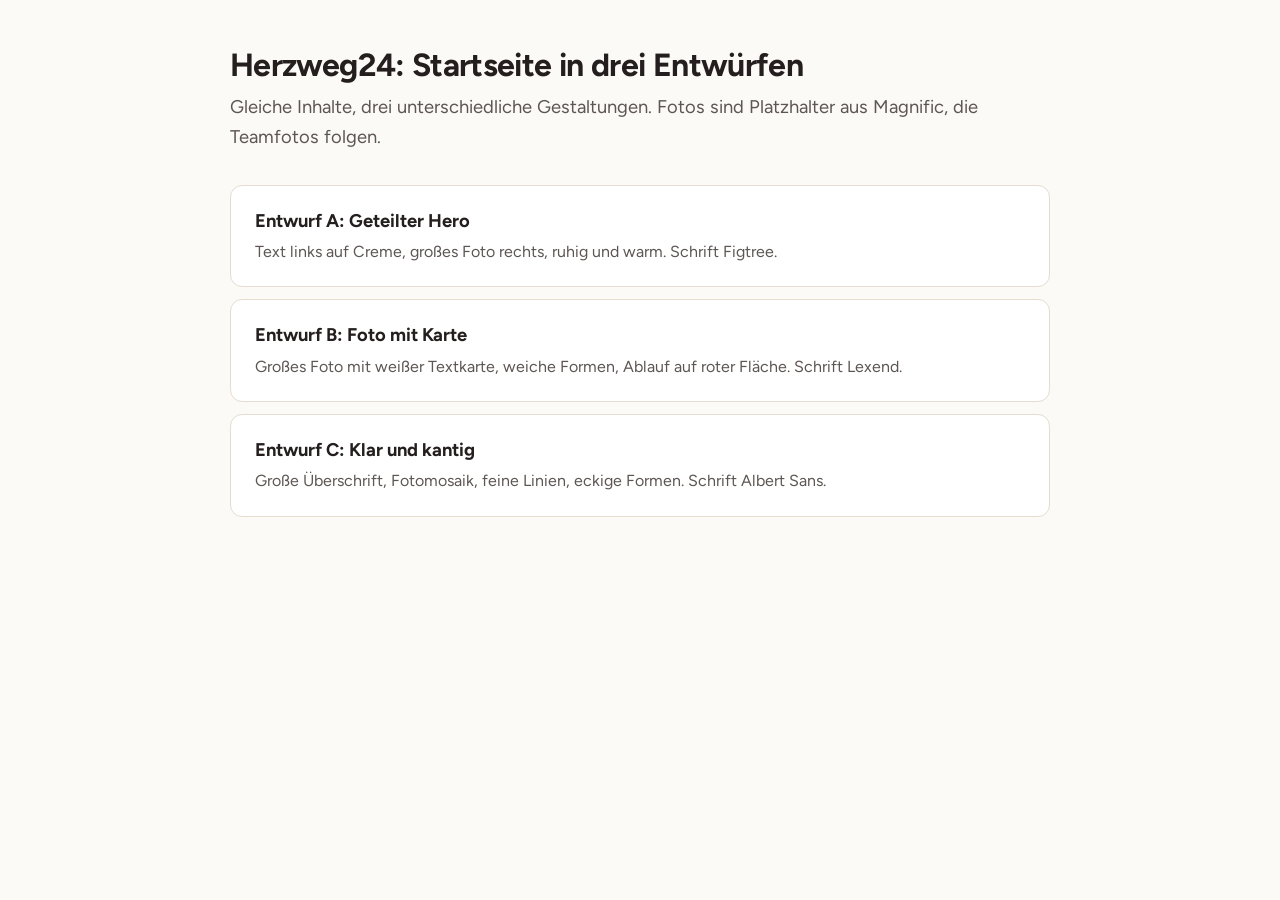
==== commit 675475c7: "Startseite: drei Entwürfe A, B, C Logo nur im Header, Fotos aus Magnific ohne Wasserzeichen lokal ei" ====
--- a/index.html
+++ b/index.html
@@ -1,363 +1,23 @@
 <!doctype html>
-<html lang="de">
-<head>
-  <meta charset="utf-8">
-  <meta name="viewport" content="width=device-width, initial-scale=1">
-  <title>24 Stunden Pflege Amberg &amp; Oberpfalz | Herzweg24</title>
-  <meta name="description" content="Liebevolle 24-Stunden-Betreuung für Ihre Angehörigen in den eigenen vier Wänden. Persönliche Beratung vor Ort im Raum Amberg. Jetzt kostenlos anfragen.">
-  <meta name="theme-color" content="#fcfaf7">
-  <link rel="icon" href="assets/img/logo-herzweg24.png">
-  <link rel="preload" href="assets/fonts/figtree-latin-700-normal.woff2" as="font" type="font/woff2" crossorigin>
-  <link rel="preload" href="assets/fonts/figtree-latin-400-normal.woff2" as="font" type="font/woff2" crossorigin>
-  <link rel="stylesheet" href="assets/icons/icons.css">
-  <link rel="stylesheet" href="assets/css/style.css">
-  <meta property="og:title" content="24-Stunden-Pflege zuhause in Amberg und der Oberpfalz | Herzweg24">
-  <meta property="og:description" content="Familienbetrieb aus Ammerthal. Persönliche Beratung bei Ihnen zuhause, Betreuungskraft in 5 bis 10 Tagen.">
-  <meta property="og:locale" content="de_DE">
-  <script type="application/ld+json">
-  {
-    "@context": "https://schema.org",
-    "@type": "LocalBusiness",
-    "name": "Betreuungsdienst Herzweg24",
-    "description": "Vermittlung von 24-Stunden-Betreuungskräften im Raum Amberg und Oberpfalz",
-    "url": "https://www.herzweg24.de/",
-    "telephone": "+49 9628 7409897",
-    "email": "info@herzweg24.de",
-    "address": { "@type": "PostalAddress", "streetAddress": "Kotzheimer Straße 2", "postalCode": "92260", "addressLocality": "Ammerthal", "addressRegion": "Bayern", "addressCountry": "DE" },
-    "areaServed": ["Amberg", "Amberg-Sulzbach", "Oberpfalz"],
-    "openingHoursSpecification": [
-      { "@type": "OpeningHoursSpecification", "dayOfWeek": ["Monday", "Tuesday", "Wednesday", "Thursday"], "opens": "09:00", "closes": "18:00" },
-      { "@type": "OpeningHoursSpecification", "dayOfWeek": ["Friday", "Saturday"], "opens": "09:00", "closes": "12:00" }
-    ]
-  }
-  </script>
-  <script type="application/ld+json">
-  {
-    "@context": "https://schema.org",
-    "@type": "FAQPage",
-    "mainEntity": [
-      { "@type": "Question", "name": "Was bedeutet 24-Stunden-Pflege genau?", "acceptedAnswer": { "@type": "Answer", "text": "Eine Betreuungskraft wohnt mit im Haushalt Ihres Angehörigen und unterstützt im Alltag und bei der Grundpflege. Sie hat geregelte Pausen und Freizeit, ist aber im Haus und damit da, wenn sie gebraucht wird." } },
-      { "@type": "Question", "name": "Wie schnell kann eine Betreuungskraft bei uns sein?", "acceptedAnswer": { "@type": "Answer", "text": "In der Regel innerhalb von 5 bis 10 Tagen nach dem Beratungsgespräch oder zu Ihrem Wunschtermin." } },
-      { "@type": "Question", "name": "Was müssen wir zuhause bereitstellen?", "acceptedAnswer": { "@type": "Answer", "text": "Ein eigenes Zimmer für die Betreuungskraft, einen Internetzugang sowie die Mitbenutzung von Bad und Küche." } },
-      { "@type": "Question", "name": "Wie oft wechselt die Betreuungskraft?", "acceptedAnswer": { "@type": "Answer", "text": "Üblich ist ein Wechsel alle 2 bis 3 Monate. Wir begleiten jeden Wechsel persönlich." } },
-      { "@type": "Question", "name": "Übernimmt die Betreuungskraft auch Pflege?", "acceptedAnswer": { "@type": "Answer", "text": "Ja, die Grundpflege wie Waschen, Anziehen und Hilfe beim Toilettengang. Medizinische Behandlungspflege übernimmt ein ambulanter Pflegedienst." } },
-      { "@type": "Question", "name": "Wo beraten Sie vor Ort?", "acceptedAnswer": { "@type": "Answer", "text": "Im Umkreis von etwa 50 km um Amberg. Außerhalb davon vermitteln wir ebenfalls und beraten Sie telefonisch." } }
-    ]
-  }
-  </script>
-</head>
-<body>
-
-<a class="sr-only" href="#inhalt">Zum Inhalt springen</a>
-
-<header class="site-header" id="top">
-  <div class="wrap header-inner">
-    <a class="wordmark" href="#top">Herzweg<b>24</b></a>
-    <nav class="main-nav" id="nav" aria-label="Hauptnavigation">
-      <a href="#leistungen">Leistungen</a>
-      <a href="#kosten">Kosten</a>
-      <a href="#betreuungskraefte">Betreuungskräfte</a>
-      <a href="#ueber-uns">Über uns</a>
-      <a href="#kontakt">Kontakt</a>
-    </nav>
-    <a class="header-phone" href="tel:+4996287409897" data-conversion="anruf"><i class="ph ph-phone" aria-hidden="true"></i>09628 7409897</a>
-    <button class="menu-toggle" type="button" aria-expanded="false" aria-controls="nav" aria-label="Menü öffnen"><i class="ph ph-list" aria-hidden="true"></i></button>
-  </div>
-</header>
-
-<main id="inhalt">
-
-  <section class="hero">
-    <div class="wrap">
-      <img class="hero-logo" src="assets/img/logo-herzweg24.png" width="230" height="231" alt="Betreuungsdienst Herzweg24">
-      <h1>24-Stunden-Pflege zuhause in <span>Amberg und der Oberpfalz</span></h1>
-      <p class="hero-sub">Wir vermitteln Betreuungskräfte, die bei Ihren Angehörigen einziehen. Persönlich begleitet von uns, einer Familie aus Ammerthal.</p>
-      <div class="hero-actions">
-        <a class="btn btn-primary" href="tel:+4996287409897" data-conversion="anruf"><i class="ph ph-phone" aria-hidden="true"></i>Jetzt anrufen</a>
-        <a class="btn btn-secondary" href="https://forms.cloud.microsoft/Pages/ResponsePage.aspx?id=EPrh1cgauUe2HvMaPHXPu1EsKyl7h5tHnTXdQtuc9rlUN0JQUEFRRExWUlhVMlFURk5WVlhBMkpTNy4u" target="_blank" rel="noopener" data-conversion="formular">Rückruf anfordern</a>
-      </div>
-    </div>
-  </section>
-
-  <div class="hero-photo">
-    <!-- Platzhalter: später Teamfoto oder echtes Foto aus einer Betreuung -->
-    <img src="https://img.magnific.com/premium-photo/senior-woman-caregiver-drinking-coffee-kitchen-with-talking-bonding-healthcare-support-assisted-living-home-old-person-with-beverage-wellness-retirement-assistance-service_590464-648895.jpg?w=1600" width="1600" height="686" alt="Betreuungskraft und ältere Dame beim Kaffee in der Küche" fetchpriority="high">
-  </div>
-
-  <section class="facts" aria-label="Das Wichtigste auf einen Blick">
-    <div class="wrap">
-      <ul>
-        <li><strong>Familienbetrieb aus Ammerthal</strong><span>Elena, Alexandra und Ralf Fanderl</span></li>
-        <li><strong>Beratung bei Ihnen zuhause</strong><span>im Umkreis von ca. 50 km um Amberg</span></li>
-        <li><strong>In 5 bis 10 Tagen vor Ort</strong><span>oder zu Ihrem Wunschtermin</span></li>
-      </ul>
-    </div>
-  </section>
-
-  <section class="section">
-    <div class="wrap split">
-      <div class="split-photo">
-        <img src="https://img.magnific.com/premium-photo/old-man-caregiver-help-with-walker-home-mobility-support-assistance-rehabilitation-health-worker-senior-person-walking-guide-assisted-living-facility-balance-recovery_590464-535054.jpg?w=1000" width="1000" height="1250" alt="Betreuerin stützt einen älteren Herrn mit Rollator in seiner Wohnung" loading="lazy">
-      </div>
-      <div>
-        <h2>Wenn es zuhause allein nicht mehr geht</h2>
-        <p class="lead" style="margin-top:1rem">Eine 24-Stunden-Betreuung hilft, damit Ihre Angehörigen in ihrem Zuhause bleiben können.</p>
-        <div class="situations-list">
-          <div><h3>Nach dem Krankenhaus</h3><p>Die Entlassung steht bevor, aber allein klappt der Alltag noch nicht.</p></div>
-          <div><h3>Bei Demenz</h3><p>Ihre Mutter oder Ihr Vater braucht Orientierung und jemanden, der rund um die Uhr da ist.</p></div>
-          <div><h3>Wenn Ihre Kraft nicht mehr reicht</h3><p>Sie pflegen selbst und merken, dass es so nicht weitergehen kann.</p></div>
-        </div>
-      </div>
-    </div>
-  </section>
-
-  <section class="section tint" id="leistungen">
-    <div class="wrap">
-      <div class="head">
-        <h2>Was Ihre Betreuungskraft übernimmt</h2>
-        <p class="lead">Sie lebt mit im Haushalt und ist im Alltag da, bei den kleinen Handgriffen genauso wie in schwierigen Momenten.</p>
-      </div>
-      <div class="services-cols">
-        <div class="services-col">
-          <h3>Im Alltag</h3>
-          <ul>
-            <li><i class="ph ph-check" aria-hidden="true"></i>Haushalt und Wäsche</li>
-            <li><i class="ph ph-check" aria-hidden="true"></i>Mahlzeiten zubereiten</li>
-            <li><i class="ph ph-check" aria-hidden="true"></i>Einkäufe und Besorgungen</li>
-            <li><i class="ph ph-check" aria-hidden="true"></i>Spaziergänge und Begleitung</li>
-            <li><i class="ph ph-check" aria-hidden="true"></i>Eine feste Tagesstruktur</li>
-          </ul>
-        </div>
-        <div class="services-col">
-          <h3>In der Betreuung</h3>
-          <ul>
-            <li><i class="ph ph-check" aria-hidden="true"></i>Grundpflege, z. B. Waschen und Anziehen</li>
-            <li><i class="ph ph-check" aria-hidden="true"></i>Hilfe beim Toilettengang</li>
-            <li><i class="ph ph-check" aria-hidden="true"></i>Betreuung bei Demenz</li>
-            <li><i class="ph ph-check" aria-hidden="true"></i>Auch bei höherem Pflegegrad</li>
-            <li><i class="ph ph-check" aria-hidden="true"></i>Gesellschaft und Gespräche</li>
-          </ul>
-        </div>
-      </div>
-      <p class="services-note">Medizinische Behandlungspflege wie Spritzen oder Wundversorgung übernimmt weiterhin Ihr ambulanter Pflegedienst. <a href="#leistungen">Alle Leistungen ansehen</a></p>
-    </div>
-  </section>
-
-  <section class="section shortterm" id="kurzzeitbetreuung">
-    <div class="wrap split">
-      <div>
-        <h2>Kurzzeitbetreuung zuhause</h2>
-        <p class="lead" style="margin-top:1rem">Nicht jede Situation ist auf Dauer. Eine Betreuungskraft unterstützt auch für einen begrenzten Zeitraum, zum Beispiel für acht Wochen.</p>
-        <ul>
-          <li><i class="ph ph-check" aria-hidden="true"></i>Nach einer OP oder Krankheit</li>
-          <li><i class="ph ph-check" aria-hidden="true"></i>Als Auszeit für pflegende Angehörige</li>
-          <li><i class="ph ph-check" aria-hidden="true"></i>Bis ein Heimplatz frei wird</li>
-        </ul>
-        <a class="btn btn-secondary" href="https://forms.cloud.microsoft/Pages/ResponsePage.aspx?id=EPrh1cgauUe2HvMaPHXPu1EsKyl7h5tHnTXdQtuc9rlUN0JQUEFRRExWUlhVMlFURk5WVlhBMkpTNy4u" target="_blank" rel="noopener" data-conversion="formular">Rückruf anfordern</a>
-      </div>
-      <div class="split-photo">
-        <img src="https://img.magnific.com/premium-photo/adult-son-carefully-assisting-his-senior-father-using-walker-living-room-father-day-concept_35674-33184.jpg?w=1100" width="1100" height="880" alt="Sohn hilft seinem Vater mit dem Rollator im Wohnzimmer" loading="lazy">
-      </div>
-    </div>
-  </section>
-
-  <section class="section tint">
-    <div class="wrap">
-      <div class="head">
-        <h2>So einfach geht es los</h2>
-        <p class="lead">Vom ersten Anruf bis zur Anreise begleiten wir Sie persönlich.</p>
-      </div>
-      <ol class="steps">
-        <li><h3>Sie rufen uns an</h3><p>Erzählen Sie uns kurz, worum es geht. Kostenlos und unverbindlich.</p></li>
-        <li><h3>Wir kommen zu Ihnen nach Hause</h3><p>Wir lernen Ihre Angehörigen kennen und besprechen in Ruhe, was gebraucht wird.</p></li>
-        <li><h3>Die Betreuungskraft zieht ein</h3><p>In 5 bis 10 Tagen oder zu Ihrem Wunschtermin. Wir bleiben die ganze Zeit Ihr Ansprechpartner.</p></li>
-      </ol>
-      <div class="steps-cta">
-        <a class="btn btn-primary" href="tel:+4996287409897" data-conversion="anruf"><i class="ph ph-phone" aria-hidden="true"></i>Jetzt anrufen</a>
-      </div>
-    </div>
-  </section>
-
-  <section class="section" id="betreuungskraefte">
-    <div class="wrap">
-      <div class="head">
-        <h2>Was Familien uns zuerst fragen</h2>
-      </div>
-      <dl class="answers">
-        <div class="answer-row">
-          <dt>Ist das legal?</dt>
-          <dd>Ja. Unsere Betreuungskräfte kommen überwiegend aus Polen und arbeiten über feste Partneragenturen mit A1-Bescheinigung. Sie sind in ihrem Heimatland sozialversichert.</dd>
-        </div>
-        <div class="answer-row">
-          <dt>Spricht die Betreuungskraft Deutsch?</dt>
-          <dd>Ihre Wünsche zu Deutschkenntnissen, Führerschein oder Nichtraucher berücksichtigen wir bei der Auswahl.</dd>
-        </div>
-        <div class="answer-row">
-          <dt>Und wenn es menschlich nicht passt?</dt>
-          <dd>Dann tauschen wir die Betreuungskraft auf Ihren Wunsch zeitnah aus.</dd>
-        </div>
-      </dl>
-    </div>
-  </section>
-
-  <section class="section tint" id="ueber-uns">
-    <div class="wrap team-grid">
-      <div class="team-text">
-        <h2>Wir sind Herzweg24</h2>
-        <p class="lead">Ein Familienbetrieb, entstanden aus eigener Erfahrung.</p>
-        <p>Als in unserer Familie Pflege nötig wurde, haben wir erlebt, wie viele Fragen offen bleiben und wie schwer gute Hilfe zu finden ist. Deshalb haben wir Herzweg24 gegründet.</p>
-        <p>Alexandra bringt über acht Jahre Erfahrung aus der ambulanten Pflege und dem Pflegeheim mit, Elena ist Sozialpädagogin. Gemeinsam mit Ralf sind wir Ihre festen Ansprechpartner, auch über die Bürozeiten hinaus.</p>
-      </div>
-      <div class="people">
-        <!-- Platzhalter: Porträts vom Fotografen folgen -->
-        <figure><div class="photo-slot">Foto folgt</div><figcaption><strong>Alexandra Fanderl</strong><span>über 8 Jahre in der Pflege</span></figcaption></figure>
-        <figure><div class="photo-slot">Foto folgt</div><figcaption><strong>Elena Fanderl</strong><span>Sozialpädagogin</span></figcaption></figure>
-        <figure><div class="photo-slot">Foto folgt</div><figcaption><strong>Ralf Fanderl</strong><span>Mitinhaber</span></figcaption></figure>
-      </div>
-    </div>
-  </section>
-
-  <section class="section" id="kosten">
-    <div class="wrap costs-grid">
-      <div>
-        <h2>Was kostet <span class="nowrap">24-Stunden-Pflege</span>?</h2>
-        <p class="lead">Jede Situation ist anders, deshalb gibt es bei uns keinen Pauschalpreis. Nach dem Beratungsgespräch erhalten Sie ein klares Angebot.</p>
-        <p class="costs-hint"><strong>Gut zu wissen:</strong> Ab Pflegegrad 2 zahlt die Pflegekasse Pflegegeld. Viele Familien nutzen es, um einen Teil der Betreuung zu finanzieren.</p>
-      </div>
-      <div class="factors">
-        <h3>Der Preis hängt vor allem ab von</h3>
-        <ul>
-          <li>dem Pflegeaufwand</li>
-          <li>den Deutschkenntnissen der Betreuungskraft</li>
-          <li>Einsätzen in der Nacht</li>
-          <li>einem Führerschein</li>
-          <li>der Betreuung von zwei Personen</li>
-        </ul>
-        <a href="#kosten">Mehr zu Kosten und Zuschüssen</a>
-      </div>
-    </div>
-  </section>
-
-  <section class="section tint area">
-    <div class="wrap">
-      <h2>Für Familien in Amberg und der ganzen Oberpfalz</h2>
-      <p class="lead" style="margin-top:1rem">Zum Beratungsgespräch kommen wir im Umkreis von etwa 50 km um Amberg zu Ihnen. Betreuungskräfte vermitteln wir in ganz Deutschland.</p>
-      <p class="places"><strong>Unter anderem in:</strong> Amberg, Ammerthal, Sulzbach-Rosenberg, Hirschau, Schwandorf, Burglengenfeld, Nabburg, Neumarkt i. d. OPf., Weiden i. d. OPf., Auerbach i. d. OPf. und Hersbruck.</p>
-    </div>
-  </section>
-
-  <section class="section" id="faq">
-    <div class="wrap faq-grid">
-      <div>
-        <h2>Häufige Fragen zur <span class="nowrap">24-Stunden-Pflege</span></h2>
-        <p class="lead">Ihre Frage ist nicht dabei? Rufen Sie uns einfach an.</p>
-      </div>
-      <div class="faq-list">
-        <details>
-          <summary>Was bedeutet 24-Stunden-Pflege genau?<i class="ph ph-caret-down" aria-hidden="true"></i></summary>
-          <p class="answer">Eine Betreuungskraft wohnt mit im Haushalt Ihres Angehörigen und unterstützt im Alltag und bei der Grundpflege. Sie hat geregelte Pausen und Freizeit, ist aber im Haus und damit da, wenn sie gebraucht wird.</p>
-        </details>
-        <details>
-          <summary>Wie schnell kann eine Betreuungskraft bei uns sein?<i class="ph ph-caret-down" aria-hidden="true"></i></summary>
-          <p class="answer">In der Regel innerhalb von 5 bis 10 Tagen nach dem Beratungsgespräch. Wenn Sie einen bestimmten Starttermin brauchen, zum Beispiel die Entlassung aus dem Krankenhaus, planen wir darauf hin.</p>
-        </details>
-        <details>
-          <summary>Was müssen wir zuhause bereitstellen?<i class="ph ph-caret-down" aria-hidden="true"></i></summary>
-          <p class="answer">Ein eigenes Zimmer für die Betreuungskraft, einen Internetzugang sowie die Mitbenutzung von Bad und Küche.</p>
-        </details>
-        <details>
-          <summary>Wie oft wechselt die Betreuungskraft?<i class="ph ph-caret-down" aria-hidden="true"></i></summary>
-          <p class="answer">Üblich ist ein Wechsel alle 2 bis 3 Monate. Wir begleiten jeden Wechsel persönlich, damit die Übergabe gut gelingt.</p>
-        </details>
-        <details>
-          <summary>Übernimmt die Betreuungskraft auch Pflege?<i class="ph ph-caret-down" aria-hidden="true"></i></summary>
-          <p class="answer">Ja, die Grundpflege wie Waschen, Anziehen und Hilfe beim Toilettengang. Medizinische Behandlungspflege wie Spritzen oder Wundversorgung übernimmt ein ambulanter Pflegedienst.</p>
-        </details>
-        <details>
-          <summary>Wo beraten Sie vor Ort?<i class="ph ph-caret-down" aria-hidden="true"></i></summary>
-          <p class="answer">Im Umkreis von etwa 50 km um Amberg, zum Beispiel in Sulzbach-Rosenberg, Schwandorf, Neumarkt und Weiden. Außerhalb davon vermitteln wir ebenfalls und beraten Sie telefonisch.</p>
-        </details>
-      </div>
-    </div>
-  </section>
-
-  <section class="section" id="kontakt" style="padding-top:0">
-    <div class="wrap">
-      <div class="contact-box">
-        <div>
-          <h2>Sprechen wir über Ihre Situation</h2>
-          <p class="lead">Kostenlos und unverbindlich. Wir hören zu und sagen Ihnen ehrlich, was möglich ist.</p>
-          <a class="contact-phone" href="tel:+4996287409897" data-conversion="anruf">09628 7409897</a>
-          <p class="contact-mobile">Mobil: <a href="tel:+491705248684" data-conversion="anruf">0170 5248684</a></p>
-        </div>
-        <div>
-          <div class="contact-actions">
-            <a class="btn btn-primary" href="tel:+4996287409897" data-conversion="anruf"><i class="ph ph-phone" aria-hidden="true"></i>Jetzt anrufen</a>
-            <a class="btn btn-secondary" href="https://wa.me/491705248684" target="_blank" rel="noopener" data-conversion="whatsapp"><i class="ph ph-whatsapp-logo" aria-hidden="true"></i>Per WhatsApp schreiben</a>
-            <a class="btn btn-secondary" href="https://forms.cloud.microsoft/Pages/ResponsePage.aspx?id=EPrh1cgauUe2HvMaPHXPu1EsKyl7h5tHnTXdQtuc9rlUN0JQUEFRRExWUlhVMlFURk5WVlhBMkpTNy4u" target="_blank" rel="noopener" data-conversion="formular">Rückruf anfordern</a>
-          </div>
-          <p class="hours"><strong>Bürozeiten:</strong> Mo bis Do 9 bis 18 Uhr, Fr und Sa 9 bis 12 Uhr</p>
-        </div>
-      </div>
-    </div>
-  </section>
-
-</main>
-
-<footer class="site-footer">
-  <div class="wrap">
-    <div class="footer-grid">
-      <div class="footer-brand">
-        <img src="assets/img/logo-herzweg24.png" alt="Herzweg24" width="84" height="84">
-        <p>Betreuungsdienst Herzweg24 GbR<br>Kotzheimer Straße 2, 92260 Ammerthal</p>
-      </div>
-      <div>
-        <h3>Kontakt</h3>
-        <ul>
-          <li><a href="tel:+4996287409897" data-conversion="anruf">09628 7409897</a></li>
-          <li><a href="tel:+491705248684" data-conversion="anruf">0170 5248684</a></li>
-          <li><a href="mailto:info@herzweg24.de">info@herzweg24.de</a></li>
-          <li><a href="#">Instagram</a></li>
-        </ul>
-      </div>
-      <div>
-        <h3>Seiten</h3>
-        <ul>
-          <li><a href="#leistungen">Leistungen</a></li>
-          <li><a href="#kosten">Kosten</a></li>
-          <li><a href="#betreuungskraefte">Betreuungskräfte</a></li>
-          <li><a href="#ueber-uns">Über uns</a></li>
-          <li><a href="#kontakt">Kontakt</a></li>
-        </ul>
-      </div>
-    </div>
-    <div class="footer-bottom">
-      <span>© 2026 Betreuungsdienst Herzweg24 GbR</span>
-      <span><a href="#">Impressum</a><a href="#">Datenschutz</a></span>
-    </div>
-  </div>
-</footer>
-
-<nav class="mobile-bar" aria-label="Schnellkontakt">
-  <a class="call" href="tel:+4996287409897" data-conversion="anruf"><i class="ph ph-phone" aria-hidden="true"></i>Anrufen</a>
-  <a href="https://wa.me/491705248684" target="_blank" rel="noopener" data-conversion="whatsapp"><i class="ph ph-whatsapp-logo" aria-hidden="true"></i>WhatsApp</a>
-  <a href="https://forms.cloud.microsoft/Pages/ResponsePage.aspx?id=EPrh1cgauUe2HvMaPHXPu1EsKyl7h5tHnTXdQtuc9rlUN0JQUEFRRExWUlhVMlFURk5WVlhBMkpTNy4u" target="_blank" rel="noopener" data-conversion="formular"><i class="ph ph-chat-circle-text" aria-hidden="true"></i>Rückruf</a>
-</nav>
-
-<script>
-(function () {
-  var header = document.querySelector('.site-header');
-  var toggle = document.querySelector('.menu-toggle');
-  var nav = document.getElementById('nav');
-  function setOpen(open) {
-    header.classList.toggle('open', open);
-    toggle.setAttribute('aria-expanded', open);
-    toggle.setAttribute('aria-label', open ? 'Menü schließen' : 'Menü öffnen');
-    toggle.firstElementChild.className = 'ph ' + (open ? 'ph-x' : 'ph-list');
-  }
-  toggle.addEventListener('click', function () { setOpen(!header.classList.contains('open')); });
-  nav.addEventListener('click', function (e) { if (e.target.tagName === 'A') setOpen(false); });
-})();
-</script>
-</body>
-</html>
+<html lang="de"><head><meta charset="utf-8"><meta name="viewport" content="width=device-width, initial-scale=1">
+<title>Herzweg24 Startseite: Entwürfe</title><meta name="robots" content="noindex">
+<link rel="stylesheet" href="assets/css/base.css">
+<style>
+body { padding: 3rem 1.25rem; }
+.wrap { max-width: 820px; }
+h1 { font-size: 2rem; margin-bottom: .5rem; }
+p { color: var(--ink-soft); }
+ul { list-style: none; padding: 0; margin: 2rem 0 0; display: grid; gap: .75rem; }
+a.card { display: block; padding: 1.25rem 1.5rem; border: 1px solid var(--line); border-radius: 12px; text-decoration: none; color: var(--ink); background: #fff; }
+a.card strong { display: block; font-size: 1.15rem; }
+a.card span { color: var(--ink-soft); font-size: 1rem; }
+a.card:hover { border-color: var(--red); }
+</style></head>
+<body><div class="wrap">
+<h1>Herzweg24: Startseite in drei Entwürfen</h1>
+<p>Gleiche Inhalte, drei unterschiedliche Gestaltungen. Fotos sind Platzhalter aus Magnific, die Teamfotos folgen.</p>
+<ul>
+<li><a class="card" href="entwurf-a.html"><strong>Entwurf A: Geteilter Hero</strong><span>Text links auf Creme, großes Foto rechts, ruhig und warm. Schrift Figtree.</span></a></li>
+<li><a class="card" href="entwurf-b.html"><strong>Entwurf B: Foto mit Karte</strong><span>Großes Foto mit weißer Textkarte, weiche Formen, Ablauf auf roter Fläche. Schrift Lexend.</span></a></li>
+<li><a class="card" href="entwurf-c.html"><strong>Entwurf C: Klar und kantig</strong><span>Große Überschrift, Fotomosaik, feine Linien, eckige Formen. Schrift Albert Sans.</span></a></li>
+</ul></div></body></html>
--- a/assets/css/base.css
+++ b/assets/css/base.css
@@ -0,0 +1,147 @@
+/* Herzweg24 Startseite, gemeinsame Basis der drei Entwürfe */
+
+@font-face { font-family: "Figtree"; src: url("../fonts/figtree-latin-400-normal.woff2") format("woff2"); font-weight: 400; font-display: swap; }
+@font-face { font-family: "Figtree"; src: url("../fonts/figtree-latin-500-normal.woff2") format("woff2"); font-weight: 500; font-display: swap; }
+@font-face { font-family: "Figtree"; src: url("../fonts/figtree-latin-600-normal.woff2") format("woff2"); font-weight: 600; font-display: swap; }
+@font-face { font-family: "Figtree"; src: url("../fonts/figtree-latin-700-normal.woff2") format("woff2"); font-weight: 700; font-display: swap; }
+@font-face { font-family: "Lexend"; src: url("../fonts/lexend-latin-400-normal.woff2") format("woff2"); font-weight: 400; font-display: swap; }
+@font-face { font-family: "Lexend"; src: url("../fonts/lexend-latin-500-normal.woff2") format("woff2"); font-weight: 500; font-display: swap; }
+@font-face { font-family: "Lexend"; src: url("../fonts/lexend-latin-600-normal.woff2") format("woff2"); font-weight: 600; font-display: swap; }
+@font-face { font-family: "Lexend"; src: url("../fonts/lexend-latin-700-normal.woff2") format("woff2"); font-weight: 700; font-display: swap; }
+@font-face { font-family: "Albert Sans"; src: url("../fonts/albert-sans-latin-400-normal.woff2") format("woff2"); font-weight: 400; font-display: swap; }
+@font-face { font-family: "Albert Sans"; src: url("../fonts/albert-sans-latin-500-normal.woff2") format("woff2"); font-weight: 500; font-display: swap; }
+@font-face { font-family: "Albert Sans"; src: url("../fonts/albert-sans-latin-600-normal.woff2") format("woff2"); font-weight: 600; font-display: swap; }
+@font-face { font-family: "Albert Sans"; src: url("../fonts/albert-sans-latin-700-normal.woff2") format("woff2"); font-weight: 700; font-display: swap; }
+
+:root {
+  --red: #ac5454;
+  --red-dark: #8e3f40;
+  --cream: #f2e8dc;
+  --ink: #241f1e;
+  --ink-soft: #5d5653;
+  --line: #e6dccf;
+  --bg: #fcfaf7;
+  --radius: 14px;
+  --font: "Figtree", system-ui, sans-serif;
+  --display: var(--font);
+  --wrap: min(1200px, 100% - 2.5rem);
+  /* Emil Kowalski: starke Ease-out-Kurve für UI */
+  --ease-out: cubic-bezier(0.23, 1, 0.32, 1);
+  color-scheme: light;
+}
+
+*, *::before, *::after { box-sizing: border-box; }
+html { scroll-behavior: smooth; scroll-padding-top: 6rem; -webkit-text-size-adjust: 100%; }
+@media (prefers-reduced-motion: reduce) { html { scroll-behavior: auto; } }
+body { margin: 0; font-family: var(--font); font-size: 1.15rem; line-height: 1.65; color: var(--ink); background: var(--bg); -webkit-font-smoothing: antialiased; }
+::selection { background: var(--red); color: #fff; }
+:focus-visible { outline: 3px solid var(--red); outline-offset: 3px; border-radius: 4px; }
+img { display: block; max-width: 100%; height: auto; }
+a { color: var(--red-dark); text-underline-offset: .2em; }
+h1, h2, h3 { font-family: var(--display); margin: 0; line-height: 1.12; letter-spacing: -.02em; text-wrap: balance; font-weight: 700; }
+h1 { font-size: clamp(2.3rem, 1.5rem + 3vw, 3.9rem); }
+h2 { font-size: clamp(1.8rem, 1.3rem + 1.8vw, 2.7rem); }
+h3 { font-size: 1.25rem; font-weight: 600; letter-spacing: -.01em; }
+p { margin: 0; text-wrap: pretty; }
+.wrap { width: var(--wrap); margin-inline: auto; }
+.section { padding-block: clamp(4.5rem, 3rem + 5vw, 8rem); }
+.lead { font-size: 1.22rem; color: var(--ink-soft); max-width: 58ch; }
+.nowrap { white-space: nowrap; }
+.sr-only { position: absolute; width: 1px; height: 1px; overflow: hidden; clip: rect(0 0 0 0); white-space: nowrap; }
+.accent { color: var(--red); }
+
+/* Buttons: Druck-Feedback nach Emil Kowalski (scale 0.97, 140ms) */
+.btn {
+  display: inline-flex; align-items: center; justify-content: center; gap: .55rem;
+  min-height: 3.5rem; padding: .85rem 1.6rem; border-radius: 999px; white-space: nowrap;
+  font: 600 1.06rem/1.1 var(--font); text-decoration: none; border: 1.5px solid transparent; cursor: pointer;
+  transition: transform 140ms var(--ease-out), background-color 200ms ease, border-color 200ms ease, color 200ms ease;
+}
+.btn .ph { font-size: 1.25rem; }
+.btn:active { transform: scale(0.97); }
+.btn-primary { background: var(--red-dark); color: #fff; }
+.btn-ghost { background: transparent; color: var(--ink); border-color: rgb(36 31 30 / .25); }
+.btn-light { background: #fff; color: var(--red-dark); }
+.btn-outline-light { background: transparent; color: #fff; border-color: rgb(255 255 255 / .7); }
+@media (hover: hover) and (pointer: fine) {
+  .btn-primary:hover { background: #7a3536; }
+  .btn-ghost:hover { border-color: var(--ink); }
+  .btn-light:hover { background: var(--cream); }
+  .btn-outline-light:hover { background: rgb(255 255 255 / .12); }
+}
+
+/* Header mit Logo */
+.site-header { position: sticky; top: 0; z-index: 30; background: rgb(255 255 255 / .94); backdrop-filter: blur(10px); border-bottom: 1px solid rgb(36 31 30 / .07); }
+.header-inner { display: flex; align-items: center; gap: 2rem; min-height: 4.75rem; }
+.brand { display: flex; align-items: center; gap: .75rem; text-decoration: none; color: var(--ink); flex-shrink: 0; }
+.brand img { width: 58px; height: 58px; mix-blend-mode: multiply; }
+.brand-text { display: grid; line-height: 1.1; }
+.brand-text small { font-size: .78rem; color: var(--ink-soft); font-weight: 500; letter-spacing: .01em; }
+.brand-text strong { font-family: var(--display); font-size: 1.25rem; font-weight: 700; letter-spacing: -.01em; }
+.brand-text strong span { color: var(--red); }
+.main-nav { display: flex; gap: 1.8rem; margin-left: auto; }
+.main-nav a { color: var(--ink); text-decoration: none; font-weight: 500; font-size: 1rem; transition: color 200ms ease; }
+@media (hover: hover) and (pointer: fine) { .main-nav a:hover { color: var(--red-dark); } }
+.header-phone { display: inline-flex; align-items: center; gap: .45rem; font-weight: 600; color: var(--ink); text-decoration: none; white-space: nowrap; }
+.header-phone .ph { color: var(--red); font-size: 1.2rem; }
+.header-cta { min-height: 2.9rem; padding: .6rem 1.2rem; font-size: .98rem; }
+.menu-toggle { display: none; margin-left: auto; background: none; border: 0; padding: .5rem; color: var(--ink); cursor: pointer; font-size: 1.8rem; }
+@media (max-width: 1120px) { .header-phone { display: none; } }
+@media (max-width: 900px) {
+  .main-nav, .header-cta { display: none; }
+  .menu-toggle { display: inline-flex; }
+  .site-header.open .main-nav { display: flex; flex-direction: column; gap: 0; position: absolute; inset: 100% 0 auto 0; background: #fff; padding: .25rem 1.25rem 1rem; border-bottom: 1px solid var(--line); }
+  .site-header.open .main-nav a { padding: .9rem 0; border-bottom: 1px solid var(--line); font-size: 1.1rem; }
+}
+
+/* Gemeinsame Bausteine */
+.check-list { list-style: none; margin: 0; padding: 0; display: grid; gap: .6rem; }
+.check-list li { display: flex; gap: .7rem; align-items: baseline; }
+.check-list .ph { color: var(--red); flex-shrink: 0; transform: translateY(2px); }
+.photo { border-radius: var(--radius); overflow: hidden; background: var(--cream); }
+.photo img { width: 100%; height: 100%; object-fit: cover; }
+.photo-slot { border-radius: var(--radius); background: var(--cream); display: grid; place-items: center; color: var(--ink-soft); font-size: .95rem; aspect-ratio: 3 / 4; }
+
+.faq-list details { border-top: 1px solid var(--line); }
+.faq-list details:last-child { border-bottom: 1px solid var(--line); }
+.faq-list summary { list-style: none; cursor: pointer; padding: 1.3rem 0; display: flex; justify-content: space-between; gap: 1rem; align-items: center; font-weight: 600; font-size: 1.12rem; }
+.faq-list summary::-webkit-details-marker { display: none; }
+.faq-list summary .ph { color: var(--red); font-size: 1.2rem; transition: transform 200ms var(--ease-out); flex-shrink: 0; }
+.faq-list details[open] summary .ph { transform: rotate(180deg); }
+.faq-list .answer { padding: 0 0 1.3rem; color: var(--ink-soft); max-width: 62ch; }
+
+.site-footer { padding-block: 3.5rem; font-size: 1rem; color: var(--ink-soft); border-top: 1px solid var(--line); }
+.footer-grid { display: grid; grid-template-columns: 1.4fr 1fr 1fr; gap: 2rem; }
+.footer-grid h3 { font-size: 1rem; margin-bottom: .7rem; color: var(--ink); }
+.footer-grid ul { list-style: none; margin: 0; padding: 0; display: grid; gap: .4rem; }
+.footer-grid a { color: var(--ink-soft); text-decoration: none; }
+.footer-grid a:hover { color: var(--red-dark); }
+.footer-grid .brand { margin-bottom: 1rem; }
+.footer-bottom { margin-top: 2.25rem; padding-top: 1.2rem; border-top: 1px solid var(--line); display: flex; flex-wrap: wrap; gap: .75rem 1.5rem; justify-content: space-between; }
+.footer-bottom a { color: var(--ink-soft); }
+.footer-bottom a + a { margin-left: 1.25rem; }
+@media (max-width: 760px) { .footer-grid { grid-template-columns: 1fr; } .site-footer { padding-bottom: 7rem; } }
+
+.mobile-bar { display: none; }
+@media (max-width: 900px) {
+  .mobile-bar { display: grid; grid-template-columns: 1.2fr 1fr 1fr; gap: .4rem; position: fixed; inset: auto 0 0 0; z-index: 40; background: rgb(255 255 255 / .97); border-top: 1px solid var(--line); padding: .5rem .6rem calc(.5rem + env(safe-area-inset-bottom)); }
+  .mobile-bar a { display: flex; align-items: center; justify-content: center; gap: .4rem; min-height: 3.1rem; border-radius: 999px; text-decoration: none; font-weight: 600; font-size: .98rem; color: var(--ink); border: 1px solid var(--line); transition: transform 140ms var(--ease-out); }
+  .mobile-bar a:active { transform: scale(0.97); }
+  .mobile-bar a .ph { font-size: 1.25rem; color: var(--red); }
+  .mobile-bar a.call { background: var(--red-dark); border-color: var(--red-dark); color: #fff; }
+  .mobile-bar a.call .ph { color: #fff; }
+}
+
+/* Bewegung nach Emil Kowalski:
+   Hero beim Laden gestaffelt (Erklärung der Reihenfolge), Inhalte beim Scrollen einmal sanft einblenden.
+   Nur opacity, transform und filter; Ease-out; 60ms Staffelung. Ohne JS bleibt alles sichtbar. */
+@media (prefers-reduced-motion: no-preference) {
+  .js .rise { opacity: 0; transform: translateY(14px); filter: blur(4px); transition: opacity 700ms var(--ease-out), transform 700ms var(--ease-out), filter 700ms var(--ease-out); transition-delay: calc(var(--i, 0) * 60ms); }
+  .js .rise.in { opacity: 1; transform: none; filter: none; }
+  .js .hero-media.rise { transform: scale(0.98); transition-duration: 900ms; }
+  .js .hero-media.rise.in { transform: none; }
+}
+@media (prefers-reduced-motion: reduce) {
+  .js .rise { opacity: 0; transition: opacity 400ms ease; transition-delay: calc(var(--i, 0) * 40ms); }
+  .js .rise.in { opacity: 1; }
+}
